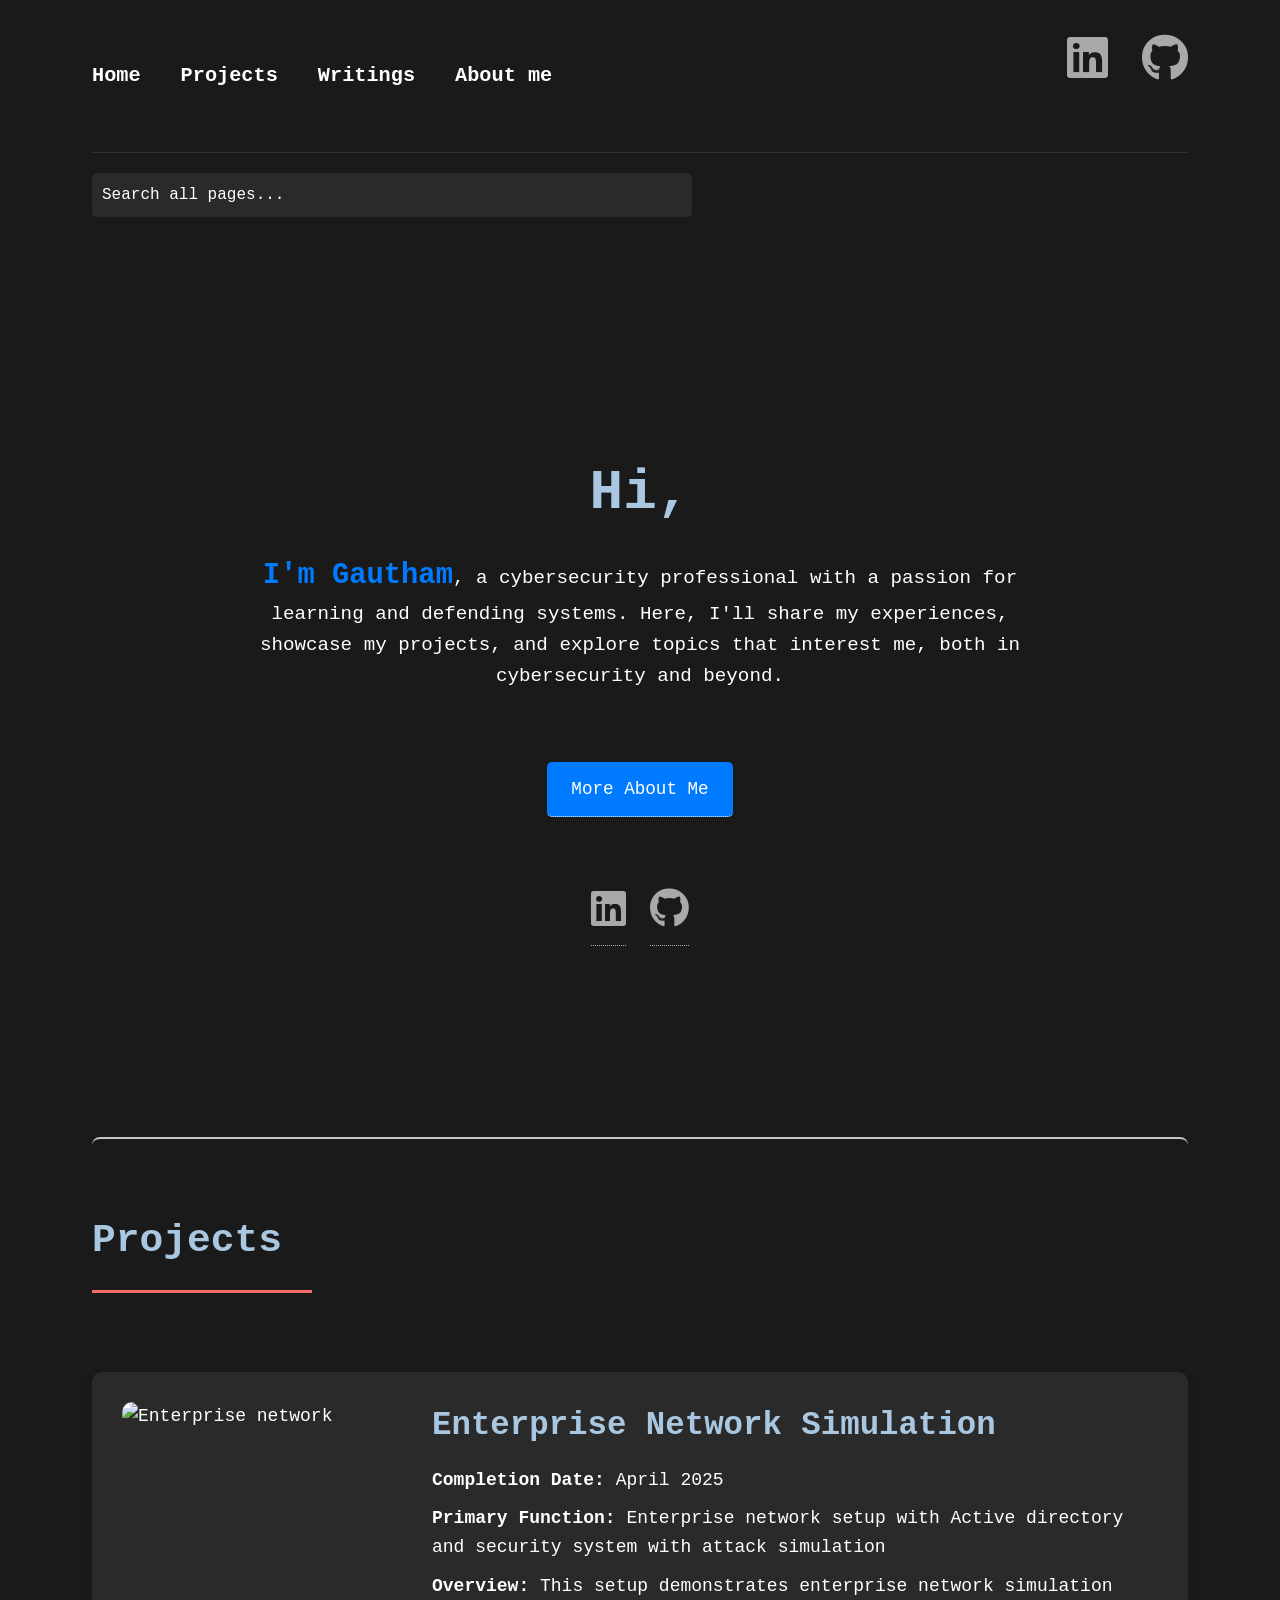
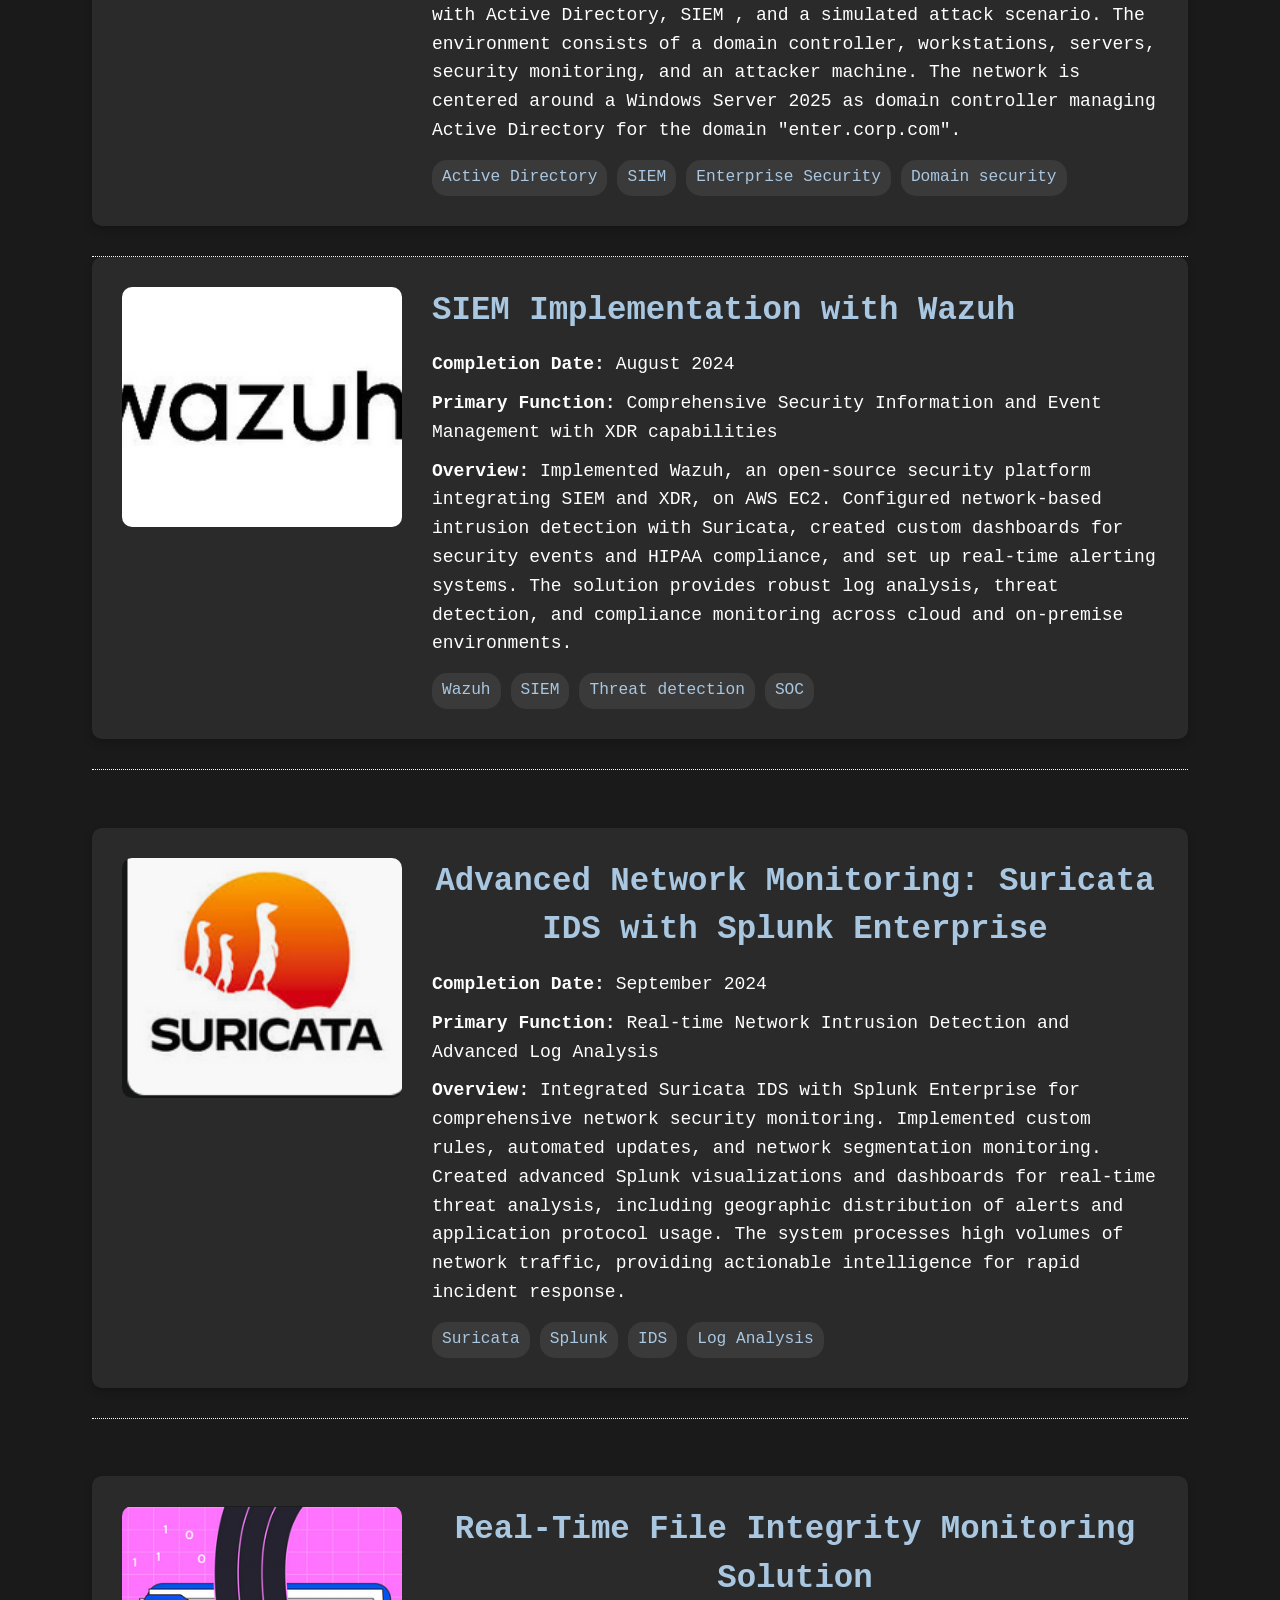
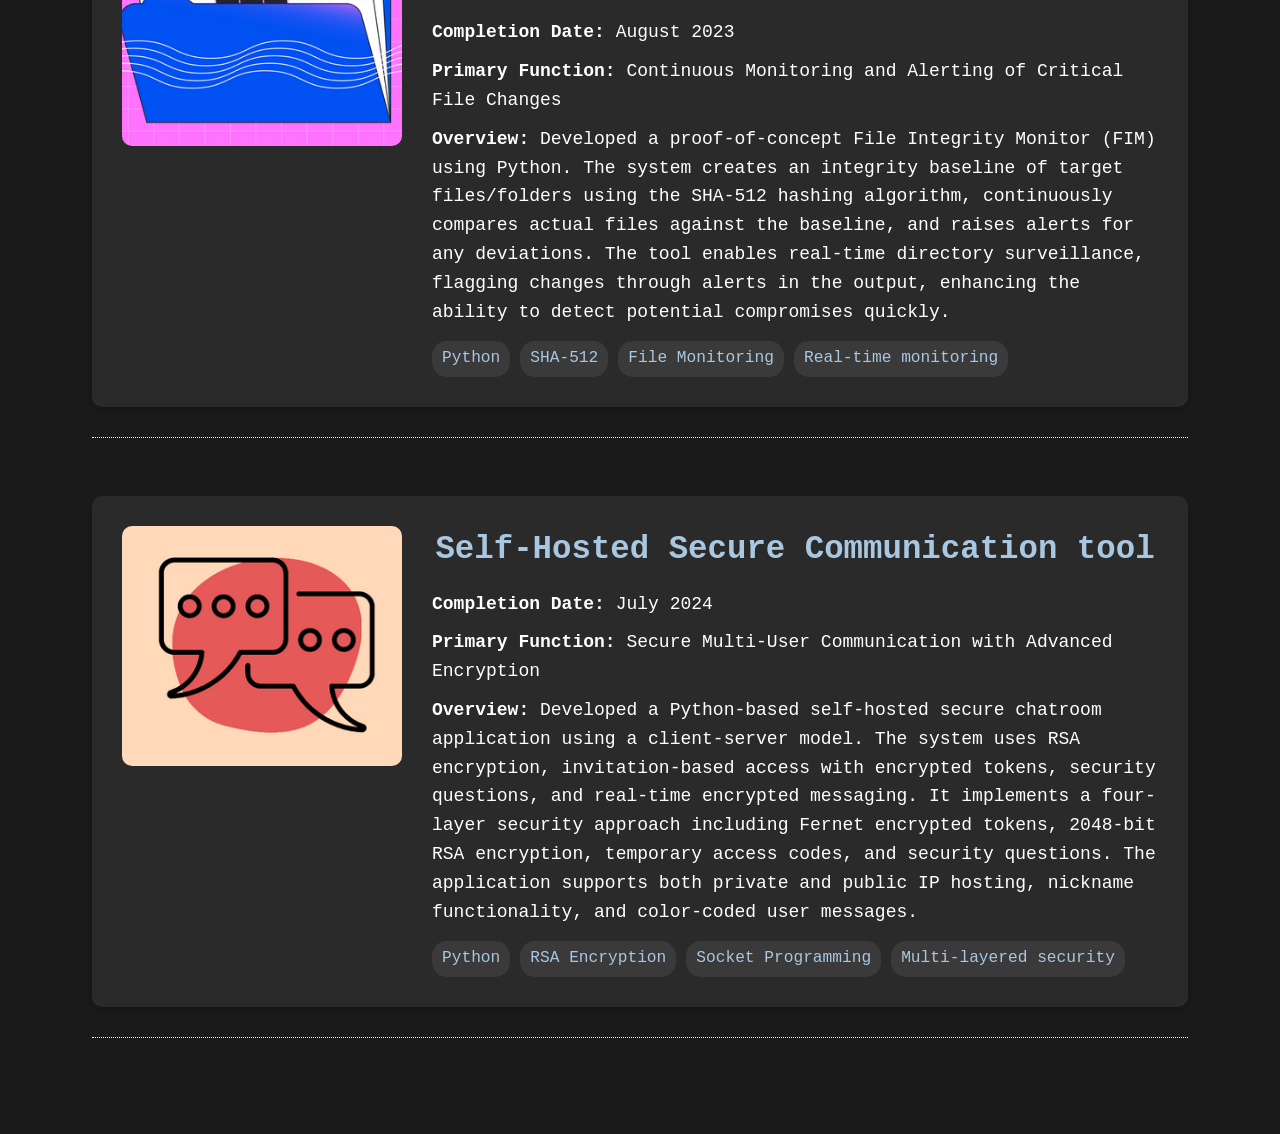
==== index.html @ 32847be4 "Update index.html" ====
<!DOCTYPE HTML>
<html lang="en">
<head>
<title>BeyondTheFirewall</title>
<meta charset="utf-8" />
<meta name="viewport" content="width=device-width, initial-scale=1, user-scalable=no" />
<link rel="stylesheet" href="assets/css/main.css" />
<link rel="stylesheet" href="https://cdnjs.cloudflare.com/ajax/libs/font-awesome/5.15.3/css/all.min.css">
<style>
body {
    font-size: 18px;
    line-height: 1.6;
    color: #a9a9a9;
    background-color: #1a1a1a;
    margin: 0;
    padding: 0;
}
#wrapper {
    max-width: 100%;
    margin: 0 auto;
    padding: 0 20px;
}
#main {
    width: 100%;
    max-width: 1800px;
    margin: 0 auto;
}
.inner {
    padding: 20px;
}
#header {
    display: flex;
    justify-content: space-between;
    align-items: center;
    padding: 20px 0;
    border-bottom: 1px solid #333;
}
.header-content {
    display: flex;
    justify-content: space-between;
    align-items: center;
    width: 100%;
}
.header-links {
    display: flex;
    gap: 2.5rem;
}
.header-links a {
    white-space: nowrap;
    font-size: 1.2em;
    color: #a9a9a9;
    text-decoration: none;
    transition: color 0.3s ease;
}
.header-links a:hover {
    color: #007bff;
}
h1 {
    margin: 0 0 1.5rem 0;
    font-size: 3.5rem;
    text-align: center;
    color: #a9c7e0;
}
h2 {
    margin: 40px 0;
    font-size: 2.2em;
    text-align: center;
    color: #a9c7e0;
}
.content {
    background-color: transparent;
    padding: 30px;
    border-radius: 8px;
    color: #ffffff;
}
.icons {
    list-style-type: none;
    padding: 0;
    display: flex;
    gap: 1rem;
}
.icons a {
    font-size: 2.1em;
    color: #a9a9a9;
    transition: color 0.3s ease;
}
.icons a:hover {
    color: #007bff;
}
#banner {
    text-align: center;
    display: flex;
    flex-direction: column;
    align-items: center;
    justify-content: center;
    min-height: 100vh;
    padding: 2rem;
}
.banner-content {
    display: flex;
    flex-direction: column;
    align-items: center;
    max-width: 800px;
    margin: 0 auto;
}
.highlight-name {
    color: #007bff;
    font-weight: bold;
    font-size: 1.5em;
}
.intro-text {
    font-size: 1.2rem;
    margin-bottom: 2rem;
}
.banner-cta {
    margin-bottom: 2rem;
}
.about-me-link {
    display: inline-block;
    padding: 0.8rem 1.5rem;
    background-color: #007bff;
    color: #fff;
    text-decoration: none;
    border-radius: 5px;
    font-size: 1.1rem;
    transition: background-color 0.3s ease;
}
.about-me-link:hover {
    background-color: #0056b3;
}
.social-links {
    display: flex;
    justify-content: center;
    gap: 1.5rem;
    margin-top: 2rem;
}
.icon-link {
    font-size: 2.5rem;
    color: #a9a9a9;
    transition: color 0.3s ease;
}
.icon-link:hover {
    color: #007bff;
}
.project-box {
    background-color: #2a2a2a;
    border-radius: 10px;
    box-shadow: 0 4px 8px rgba(0, 0, 0, 0.2);
    padding: 30px;
    display: flex;
    align-items: flex-start;
    transition: all 0.2s ease;
    position: relative;
    overflow: hidden;
    margin-bottom: 30px;
    text-decoration: none;
    color: inherit;
}
.project-box::before {
    content: '';
    position: absolute;
    top: -100%;
    left: 0;
    width: 100%;
    height: 100%;
    background: linear-gradient(to bottom, rgba(255,255,255,0.1), transparent);
    transition: top 0.3s ease;
}
.project-box:hover::before {
    top: 0;
}
.project-box:hover {
    transform: translateY(-5px);
    box-shadow: 0 6px 12px rgba(0, 0, 0, 0.3);
}
.project-box-link {
    text-decoration: none;
    color: inherit;
    display: block;
}
.project-box-link:hover {
    text-decoration: none;
    color: inherit;
}
.project-image {
    width: 280px;
    height: 240px;
    margin-right: 30px;
    object-fit: cover;
    border-radius: 10px;
}
.project-info {
    flex: 1;
}
.project-name {
    color: #a9c7e0;
    margin-top: 0;
    margin-bottom: 15px;
    font-size: 1.8em;
    font-weight: bold;
}
.project-info p {
    margin: 10px 0;
    font-size: 1em;
}
.tech-stack {
    display: flex;
    flex-wrap: wrap;
    gap: 10px;
    margin-top: 15px;
}
.tech-tag {
    background-color: #3a3a3a;
    color: #a9c7e0;
    padding: 5px 10px;
    border-radius: 15px;
    font-size: 0.9em;
}
#search-container {
    margin: 20px 0;
    text-align: center;
}
#search-input {
    width: 80%;
    max-width: 600px;
    padding: 10px;
    font-size: 16px;
    border: none;
    border-radius: 5px;
    background-color: #2a2a2a;
    color: #a9a9a9;
}
#search-results {
    margin-top: 20px;
    text-align: left;
    color: #a9a9a9;
}
.search-result-item {
    margin-bottom: 15px;
    padding: 10px;
    background-color: #2a2a2a;
    border-radius: 5px;
}
.search-result-item h3 {
    margin-top: 0;
    color: #a9c7e0;
}
.search-result-item p {
    margin-bottom: 5px;
}
.search-result-item a {
    color: #007bff;
    text-decoration: none;
}
/* Responsive adjustments */
@media screen and (max-width: 768px) {
    body {
        font-size: 16px;
    }
    #header {
        flex-direction: column;
        align-items: flex-start;
    }
    .header-content {
        flex-direction: column;
        align-items: flex-start;
    }
    .header-links {
        flex-direction: column;
        gap: 1rem;
        margin-bottom: 1rem;
    }
    h1 {
        font-size: 2.5em;
    }
    .project-box {
        flex-direction: column;
    }
    .project-image {
        width: 100%;
        margin-right: 0;
        margin-bottom: 20px;
    }
    .social-links {
        flex-wrap: wrap;
    }
}
</style>
</head>
<body class="is-preload">

    <!-- Wrapper -->
    <div id="wrapper">

        <!-- Main -->
        <div id="main">
            <div class="inner">

                <!-- Header -->
                <header id="header">
                    <div class="header-content">
                        <div class="header-links">
                            <a href="index.html" class="logo"><strong>Home</strong></a>
                            <a href="Projects.html" class="logo"><strong>Projects</strong></a>
                            <a href="Writings.html" class="logo"><strong>Writings</strong></a>
                            <a href="AboutMe.html" class="logo"><strong>About me</strong></a>
                            
                        </div>
                        <ul class="icons">
                            <li><a href="https://www.linkedin.com/in/gautham-shridhar-bhandari/" class="icon brands fa-linkedin"><span class="label">LinkedIn</span></a></li>
                            <li><a href="https://github.com/gauthamsb777/gauthamsb777" class="icon brands fa-github"><span class="label">Github</span></a></li>
                        </ul>
                    </div>
                </header>

                <!-- Search Bar -->
                <div id="search-container">
                    <input type="text" id="search-input" placeholder="Search all pages...">
                    <div id="search-results"></div>
                </div>

                <!-- Banner -->
                <section id="banner" class="content">
                    <div class="banner-content">
                        <h1>Hi,</h1>
                        <div class="intro-text">
                            <p><span class="highlight-name">I'm Gautham</span>, a cybersecurity professional with a passion for learning and defending systems. Here, I'll share my experiences, showcase my projects, and explore topics that interest me, both in cybersecurity and beyond.</p>
                        </div>
                        <div class="banner-cta">
                            <a href="AboutMe.html" class="about-me-link">More About Me</a>
                        </div>
                        <div class="social-links">
                            <a href="https://www.linkedin.com/in/gautham-shridhar-bhandari/" class="icon-link" target="_blank" rel="noopener noreferrer">
                                <i class="fab fa-linkedin"></i>
                            </a>
                            <a href="https://github.com/gauthamsb777/gauthamsb777" class="icon-link" target="_blank" rel="noopener noreferrer">
                                <i class="fab fa-github"></i>
                            </a>
                        </div>
                    </div>
                </section>

<!-- Projects Section -->
<!-- Projects Section -->
<section class="content">
    <header class="major">
        <h2>Projects</h2>
    </header>
    <div class="container">
        <a href="Wazuh.html" class="project-box-link">
            <div id="wazuh" class="project-box">
                <img src="/assets/images/enterprise network.png" alt="Enterprise network" class="project-image" />
                <div class="project-info">
                    <h3 class="project-name">Enterprise Network Simulation</h3>
                    <p><strong>Completion Date:</strong> April 2025</p>
                    <p><strong>Primary Function:</strong> Enterprise network setup with Active directory and security system with attack simulation</p>
                    <p><strong>Overview:</strong> This setup demonstrates enterprise network simulation with Active Directory, SIEM , and a simulated attack scenario. The environment consists of a domain controller, workstations, servers, security monitoring, and an attacker machine. The network is centered around a Windows Server 2025 as domain controller managing Active Directory for the domain "enter.corp.com".</p>
                    <div class="tech-stack">
                        <span class="tech-tag">Active Directory</span>
                        <span class="tech-tag">SIEM</span>
                        <span class="tech-tag">Enterprise Security</span>
                        <span class="tech-tag">Domain security</span>
                    </div>
                </div>
            </div>
        </a>
        <a href="Wazuh.html" class="project-box-link">
            <div id="wazuh" class="project-box">
                <img src="/assets/images/wazuh.png" alt="Wazuh SIEM Implementation" class="project-image" />
                <div class="project-info">
                    <h3 class="project-name">SIEM Implementation with Wazuh</h3>
                    <p><strong>Completion Date:</strong> August 2024</p>
                    <p><strong>Primary Function:</strong> Comprehensive Security Information and Event Management with XDR capabilities</p>
                    <p><strong>Overview:</strong> Implemented Wazuh, an open-source security platform integrating SIEM and XDR, on AWS EC2. Configured network-based intrusion detection with Suricata, created custom dashboards for security events and HIPAA compliance, and set up real-time alerting systems. The solution provides robust log analysis, threat detection, and compliance monitoring across cloud and on-premise environments.</p>
                    <div class="tech-stack">
                        <span class="tech-tag">Wazuh</span>
                        <span class="tech-tag">SIEM</span>
                        <span class="tech-tag">Threat detection</span>
                        <span class="tech-tag">SOC</span>
                    </div>
                </div>
            </div>
        </a>
        <br><br>
        <a href="SuricataSplunk.html" class="project-box-link">
            <div id="suricata" class="project-box">
                <img src="/assets/images/suricata.png" alt="Suricata IDS with Splunk Enterprise" class="project-image" />
                <div class="project-info">
                    <h2 class="project-name">Advanced Network Monitoring: Suricata IDS with Splunk Enterprise</h2>
                    <p><strong>Completion Date:</strong> September 2024</p>
                    <p><strong>Primary Function:</strong> Real-time Network Intrusion Detection and Advanced Log Analysis</p>
                    <p><strong>Overview:</strong> Integrated Suricata IDS with Splunk Enterprise for comprehensive network security monitoring. Implemented custom rules, automated updates, and network segmentation monitoring. Created advanced Splunk visualizations and dashboards for real-time threat analysis, including geographic distribution of alerts and application protocol usage. The system processes high volumes of network traffic, providing actionable intelligence for rapid incident response.</p>
                    <div class="tech-stack">
                        <span class="tech-tag">Suricata</span>
                        <span class="tech-tag">Splunk</span>
                        <span class="tech-tag">IDS</span>
                        <span class="tech-tag">Log Analysis</span>
                    </div>
                </div>
            </div>
        </a>
        <br><br>
        <a href="https://github.com/gauthamsb777/gauthamsb777/tree/main/File_Integrity_Monitoring" class="project-box-link">
            <div id="file-integrity" class="project-box">
                <img src="/assets/images/file_integrity.png" alt="File Integrity Monitoring System" class="project-image" />
                <div class="project-info">
                    <h2 class="project-name">Real-Time File Integrity Monitoring Solution</h2>
                    <p><strong>Completion Date:</strong> August 2023</p>
                    <p><strong>Primary Function:</strong> Continuous Monitoring and Alerting of Critical File Changes</p>
                    <p><strong>Overview:</strong> Developed a proof-of-concept File Integrity Monitor (FIM) using Python. The system creates an integrity baseline of target files/folders using the SHA-512 hashing algorithm, continuously compares actual files against the baseline, and raises alerts for any deviations. The tool enables real-time directory surveillance, flagging changes through alerts in the output, enhancing the ability to detect potential compromises quickly.</p>
                    <div class="tech-stack">
                        <span class="tech-tag">Python</span>
                        <span class="tech-tag">SHA-512</span>
                        <span class="tech-tag">File Monitoring</span>
                        <span class="tech-tag">Real-time monitoring</span>
                    </div>
                </div>
            </div>
        </a>
        <br><br>
        <a href="https://github.com/gauthamsb777/gauthamsb777/tree/main/Secure_chat_room" class="project-box-link">
            <div id="secure-chatroom" class="project-box">
                <img src="/assets/images/secure_chat_rooms.png" alt="Self-Hosted Secure Chatroom" class="project-image" />
                <div class="project-info">
                    <h2 class="project-name">Self-Hosted Secure Communication tool</h2>
                    <p><strong>Completion Date:</strong> July 2024</p>
                    <p><strong>Primary Function:</strong> Secure Multi-User Communication with Advanced Encryption</p>
                    <p><strong>Overview:</strong> Developed a Python-based self-hosted secure chatroom application using a client-server model. The system uses RSA encryption, invitation-based access with encrypted tokens, security questions, and real-time encrypted messaging. It implements a four-layer security approach including Fernet encrypted tokens, 2048-bit RSA encryption, temporary access codes, and security questions. The application supports both private and public IP hosting, nickname functionality, and color-coded user messages.</p>
                    <div class="tech-stack">
                        <span class="tech-tag">Python</span>
                        <span class="tech-tag">RSA Encryption</span>
                        <span class="tech-tag">Socket Programming</span>
                        <span class="tech-tag">Multi-layered security</span>
                    </div>
                </div>
            </div>
        </a>
    </div>
</section>
</div>
</div>

</div>

<!-- Scripts -->
<script src="assets/js/jquery.min.js"></script>
<script src="assets/js/browser.min.js"></script>
<script src="assets/js/breakpoints.min.js"></script>
<script src="assets/js/util.js"></script>
<script src="assets/js/main.js"></script>
<script>
// List of all HTML files to search
const pagesToSearch = [
'index.html',
'wazuh.html',
'suricata-splunk-integration.html',
'file-integrity-monitoring.html',
'secure-chatroom.html'
// Add all your HTML files here
];

let pageContents = {};

// Function to fetch and store the content of all pages
async function fetchAllPages() {
for (const page of pagesToSearch) {
    try {
        const response = await fetch(page);
        const text = await response.text();
        const parser = new DOMParser();
        const doc = parser.parseFromString(text, 'text/html');
        pageContents[page] = {
            title: doc.title,
            content: doc.body.innerText
        };
    } catch (error) {
        console.error(`Error fetching ${page}:`, error);
    }
}
}

// Call this function when the page loads
fetchAllPages();

document.getElementById('search-input').addEventListener('input', function(e) {
const searchTerm = e.target.value.toLowerCase();
const resultsDiv = document.getElementById('search-results');

if (searchTerm.length > 2) {
    const results = searchAllPages(searchTerm);
    displaySearchResults(results, resultsDiv);
} else {
    resultsDiv.innerHTML = '';
}
});

function searchAllPages(term) {
const results = [];
for (const [page, content] of Object.entries(pageContents)) {
    if (content.title.toLowerCase().includes(term) || content.content.toLowerCase().includes(term)) {
        const snippet = getSnippet(content.content, term);
        results.push({
            title: content.title,
            url: page,
            snippet: snippet
        });
    }
}
return results;
}

function getSnippet(content, term) {
const index = content.toLowerCase().indexOf(term);
const start = Math.max(0, index - 30);
const end = Math.min(content.length, index + 30);
return '...' + content.slice(start, end) + '...';
}

function displaySearchResults(results, container) {
if (results.length === 0) {
    container.innerHTML = '<p>No results found.</p>';
    return;
}

let html = '';
results.forEach(result => {
    html += `
        <div class="search-result-item">
            <h3><a href="${result.url}">${result.title}</a></h3>
            <p>${result.snippet}</p>
        </div>
    `;
});
container.innerHTML = html;
}
</script>
<script>
    document.addEventListener('DOMContentLoaded', (event) => {
        document.querySelectorAll('a[href^="#"]').forEach(anchor => {
            anchor.addEventListener('click', function (e) {
                e.preventDefault();

                document.querySelector(this.getAttribute('href')).scrollIntoView({
                    behavior: 'smooth'
                });
            });
        });
    });
    </script>
</body>
</html>
</script>
</body>
</html>
---- assets/css/main.css ----
@import url(fontawesome-all.min.css);
/* No need to import Segoe UI as it's a system font */
/*
	Editorial by HTML5 UP
	html5up.net | @ajlkn
	Free for personal and commercial use under the CCA 3.0 license (html5up.net/license)
*/
html, body, div, span, applet, object,
iframe, h1, h2, h3, h4, h5, h6, p, blockquote,
pre, a, abbr, acronym, address, big, cite,
code, del, dfn, em, img, ins, kbd, q, s, samp,
small, strike, strong, sub, sup, tt, var, b,
u, i, center, dl, dt, dd, ol, ul, li, fieldset,
form, label, legend, table, caption, tbody,
tfoot, thead, tr, th, td, article, aside,
canvas, details, embed, figure, figcaption,
footer, header, hgroup, menu, nav, output, ruby,
section, summary, time, mark, audio, video {
  margin: 0;
  padding: 0;
  border: 0;
  font-size: 100%;
  font: inherit;
  vertical-align: baseline; }

article, aside, details, figcaption, figure,
footer, header, hgroup, menu, nav, section {
  display: block; }

body {
  line-height: 1; }

ol, ul {
  list-style: none; }

blockquote, q {
  quotes: none; }
  blockquote:before, blockquote:after, q:before, q:after {
    content: '';
    content: none; }

table {
  border-collapse: collapse;
  border-spacing: 0; }

body {
  -webkit-text-size-adjust: none; }

mark {
  background-color: transparent;
  color: inherit; }

input::-moz-focus-inner {
  border: 0;
  padding: 0; }

input, select, textarea {
  -moz-appearance: none;
  -webkit-appearance: none;
  -ms-appearance: none;
  appearance: none; }

/* Basic */
@-ms-viewport {
  width: device-width; }

body {
  -ms-overflow-style: scrollbar; }

body {
    font-family: 'Segoe UI', monospace;
}

@media screen and (max-width: 480px) {
  html, body {
    min-width: 320px; } }

html {
  box-sizing: border-box; }

*, *:before, *:after {
  box-sizing: inherit; }

body {
  background: #000000; }
  body.is-preload *, body.is-preload *:before, body.is-preload *:after, body.is-resizing *, body.is-resizing *:before, body.is-resizing *:after {
    -moz-animation: none !important;
    -webkit-animation: none !important;
    -ms-animation: none !important;
    animation: none !important;
    -moz-transition: none !important;
    -webkit-transition: none !important;
    -ms-transition: none !important;
    transition: none !important; }

    
  body, input, select, textarea {
  color: #ffffff;
  font-family: 'Segoe UI', monospace;
  font-size: 13pt;
  font-weight: 400;
  line-height: 1.65; }
  @media screen and (max-width: 1680px) {
    body, input, select, textarea {
      font-size: 11pt; } }
  @media screen and (max-width: 1280px) {
    body, input, select, textarea {
      font-size: 10pt; } }
  @media screen and (max-width: 360px) {
    body, input, select, textarea {
      font-size: 9pt; } }

a {
  -moz-transition: color 0.2s ease-in-out, border-bottom-color 0.2s ease-in-out;
  -webkit-transition: color 0.2s ease-in-out, border-bottom-color 0.2s ease-in-out;
  -ms-transition: color 0.2s ease-in-out, border-bottom-color 0.2s ease-in-out;
  transition: color 0.2s ease-in-out, border-bottom-color 0.2s ease-in-out;
  border-bottom: dotted 1px;
  color: #f56a6a;
  text-decoration: none; }
  a:hover {
    border-bottom-color: #f56a6a;
    color: #f56a6a !important; }
    a:hover strong {
      color: inherit; }

strong, b {
  color: #ffffff;
  font-weight: 600; }

em, i {
  font-style: italic; }

p {
  margin: 0 0 2em 0; }

h1, h2, h3, h4, h5, h6 {
  color: #ffffff;
  font-family: "segoe UI", monospace;
  font-weight: 700;
  line-height: 1.5;
  margin: 0 0 1em 0; }
  h1 a, h2 a, h3 a, h4 a, h5 a, h6 a {
    color: inherit;
    text-decoration: none;
    border-bottom: 0; }

h1 {
  font-size: 4em;
  margin: 0 0 0.5em 0;
  line-height: 1.3; }

h2 {
  font-size: 1.75em; }

h3 {
  font-size: 1.25em; }

h4 {
  font-size: 1.1em; }

h5 {
  font-size: 0.9em; }

h6 {
  font-size: 0.7em; }

@media screen and (max-width: 1680px) {
  h1 {
    font-size: 3.5em; } }

@media screen and (max-width: 980px) {
  h1 {
    font-size: 3.25em; } }

@media screen and (max-width: 736px) {
  h1 {
    font-size: 2em;
    line-height: 1.4; }
  h2 {
    font-size: 1.5em; } }
@media only screen and (max-width: 650px) {
img {
width: 100%;
}
}
sub {
  font-size: 0.8em;
  position: relative;
  top: 0.5em; }

sup {
  font-size: 0.8em;
  position: relative;
  top: -0.5em; }

blockquote {
  border-left: solid 3px rgba(255, 255, 255, 0.75);
  font-style: italic;
  margin: 0 0 2em 0;
  padding: 0.5em 0 0.5em 2em; }

code {
    background: rgba(0, 0, 0, 0.25);
    border-radius: 0.375em;
    border: solid 1px rgba(255, 255, 255, 0.75);
    font-family: "segoe UI", monospace;
    font-size: 0.9em;
    margin: 0 0.25em;
    padding: 0.25em 0.65em; }
  
pre {
    -webkit-overflow-scrolling: touch;
    font-family: "Segoe UI", monospace;
    font-size: 0.9em;
    margin: 0; /* Removed bottom margin */
    padding: 0; /* Added to remove any padding */
    width: fit-content; /* Make pre only as wide as its content */ 
    max-width: 100%; /* Ensure it doesn't overflow */ }
    
pre code {
     /* Changed from block to inline-block */
    line-height: 1.5; /* Slightly reduced */
    padding: 0.2em 0.4em; /* Minimal padding */
    margin: 0; /* No margin */
    overflow-x: auto; 
    width: auto; /* Auto width */
    border-radius: 0.375em; }

hr {
  border: 0;
  border-bottom: solid 1px rgba(249, 249, 249, 0.75);
  margin: 2em 0; }
  hr.major {
    margin: 3em 0; }

.align-left {
  text-align: left; }

.align-center {
  text-align: center; }

.align-right {
  text-align: right; }

/* Row */
.row {
  display: flex;
  flex-wrap: wrap;
  box-sizing: border-box;
  align-items: stretch; }
  .row > * {
    box-sizing: border-box; }
  .row.gtr-uniform > * > :last-child {
    margin-bottom: 0; }
  .row.aln-left {
    justify-content: flex-start; }
  .row.aln-center {
    justify-content: center; }
  .row.aln-right {
    justify-content: flex-end; }
  .row.aln-top {
    align-items: flex-start; }
  .row.aln-middle {
    align-items: center; }
  .row.aln-bottom {
    align-items: flex-end; }
  .row > .imp {
    order: -1; }
  .row > .col-1 {
    width: 8.33333%; }
  .row > .off-1 {
    margin-left: 8.33333%; }
  .row > .col-2 {
    width: 16.66667%; }
  .row > .off-2 {
    margin-left: 16.66667%; }
  .row > .col-3 {
    width: 25%; }
  .row > .off-3 {
    margin-left: 25%; }
  .row > .col-4 {
    width: 33.33333%; }
  .row > .off-4 {
    margin-left: 33.33333%; }
  .row > .col-5 {
    width: 41.66667%; }
  .row > .off-5 {
    margin-left: 41.66667%; }
  .row > .col-6 {
    width: 50%; }
  .row > .off-6 {
    margin-left: 50%; }
  .row > .col-7 {
    width: 58.33333%; }
  .row > .off-7 {
    margin-left: 58.33333%; }
  .row > .col-8 {
    width: 66.66667%; }
  .row > .off-8 {
    margin-left: 66.66667%; }
  .row > .col-9 {
    width: 75%; }
  .row > .off-9 {
    margin-left: 75%; }
  .row > .col-10 {
    width: 83.33333%; }
  .row > .off-10 {
    margin-left: 83.33333%; }
  .row > .col-11 {
    width: 91.66667%; }
  .row > .off-11 {
    margin-left: 91.66667%; }
  .row > .col-12 {
    width: 100%; }
  .row > .off-12 {
    margin-left: 100%; }
  .row.gtr-0 {
    margin-top: 0;
    margin-left: 0em; }
    .row.gtr-0 > * {
      padding: 0 0 0 0em; }
    .row.gtr-0.gtr-uniform {
      margin-top: 0em; }
      .row.gtr-0.gtr-uniform > * {
        padding-top: 0em; }
  .row.gtr-25 {
    margin-top: 0;
    margin-left: -0.375em; }
    .row.gtr-25 > * {
      padding: 0 0 0 0.375em; }
    .row.gtr-25.gtr-uniform {
      margin-top: -0.375em; }
      .row.gtr-25.gtr-uniform > * {
        padding-top: 0.375em; }
  .row.gtr-50 {
    margin-top: 0;
    margin-left: -0.75em; }
    .row.gtr-50 > * {
      padding: 0 0 0 0.75em; }
    .row.gtr-50.gtr-uniform {
      margin-top: -0.75em; }
      .row.gtr-50.gtr-uniform > * {
        padding-top: 0.75em; }
  .row {
    margin-top: 0;
    margin-left: -1.5em; }
    .row > * {
      padding: 0 0 0 1.5em; }
    .row.gtr-uniform {
      margin-top: -1.5em; }
      .row.gtr-uniform > * {
        padding-top: 1.5em; }
  .row.gtr-150 {
    margin-top: 0;
    margin-left: -2.25em; }
    .row.gtr-150 > * {
      padding: 0 0 0 2.25em; }
    .row.gtr-150.gtr-uniform {
      margin-top: -2.25em; }
      .row.gtr-150.gtr-uniform > * {
        padding-top: 2.25em; }
  .row.gtr-200 {
    margin-top: 0;
    margin-left: -3em; }
    .row.gtr-200 > * {
      padding: 0 0 0 3em; }
    .row.gtr-200.gtr-uniform {
      margin-top: -3em; }
      .row.gtr-200.gtr-uniform > * {
        padding-top: 3em; }
  @media screen and (max-width: 1680px) {
    .row {
      display: flex;
      flex-wrap: wrap;
      box-sizing: border-box;
      align-items: stretch; }
      .row > * {
        box-sizing: border-box; }
      .row.gtr-uniform > * > :last-child {
        margin-bottom: 0; }
      .row.aln-left {
        justify-content: flex-start; }
      .row.aln-center {
        justify-content: center; }
      .row.aln-right {
        justify-content: flex-end; }
      .row.aln-top {
        align-items: flex-start; }
      .row.aln-middle {
        align-items: center; }
      .row.aln-bottom {
        align-items: flex-end; }
      .row > .imp-xlarge {
        order: -1; }
      .row > .col-1-xlarge {
        width: 8.33333%; }
      .row > .off-1-xlarge {
        margin-left: 8.33333%; }
      .row > .col-2-xlarge {
        width: 16.66667%; }
      .row > .off-2-xlarge {
        margin-left: 16.66667%; }
      .row > .col-3-xlarge {
        width: 25%; }
      .row > .off-3-xlarge {
        margin-left: 25%; }
      .row > .col-4-xlarge {
        width: 33.33333%; }
      .row > .off-4-xlarge {
        margin-left: 33.33333%; }
      .row > .col-5-xlarge {
        width: 41.66667%; }
      .row > .off-5-xlarge {
        margin-left: 41.66667%; }
      .row > .col-6-xlarge {
        width: 50%; }
      .row > .off-6-xlarge {
        margin-left: 50%; }
      .row > .col-7-xlarge {
        width: 58.33333%; }
      .row > .off-7-xlarge {
        margin-left: 58.33333%; }
      .row > .col-8-xlarge {
        width: 66.66667%; }
      .row > .off-8-xlarge {
        margin-left: 66.66667%; }
      .row > .col-9-xlarge {
        width: 75%; }
      .row > .off-9-xlarge {
        margin-left: 75%; }
      .row > .col-10-xlarge {
        width: 83.33333%; }
      .row > .off-10-xlarge {
        margin-left: 83.33333%; }
      .row > .col-11-xlarge {
        width: 91.66667%; }
      .row > .off-11-xlarge {
        margin-left: 91.66667%; }
      .row > .col-12-xlarge {
        width: 100%; }
      .row > .off-12-xlarge {
        margin-left: 100%; }
      .row.gtr-0 {
        margin-top: 0;
        margin-left: 0em; }
        .row.gtr-0 > * {
          padding: 0 0 0 0em; }
        .row.gtr-0.gtr-uniform {
          margin-top: 0em; }
          .row.gtr-0.gtr-uniform > * {
            padding-top: 0em; }
      .row.gtr-25 {
        margin-top: 0;
        margin-left: -0.375em; }
        .row.gtr-25 > * {
          padding: 0 0 0 0.375em; }
        .row.gtr-25.gtr-uniform {
          margin-top: -0.375em; }
          .row.gtr-25.gtr-uniform > * {
            padding-top: 0.375em; }
      .row.gtr-50 {
        margin-top: 0;
        margin-left: -0.75em; }
        .row.gtr-50 > * {
          padding: 0 0 0 0.75em; }
        .row.gtr-50.gtr-uniform {
          margin-top: -0.75em; }
          .row.gtr-50.gtr-uniform > * {
            padding-top: 0.75em; }
      .row {
        margin-top: 0;
        margin-left: -1.5em; }
        .row > * {
          padding: 0 0 0 1.5em; }
        .row.gtr-uniform {
          margin-top: -1.5em; }
          .row.gtr-uniform > * {
            padding-top: 1.5em; }
      .row.gtr-150 {
        margin-top: 0;
        margin-left: -2.25em; }
        .row.gtr-150 > * {
          padding: 0 0 0 2.25em; }
        .row.gtr-150.gtr-uniform {
          margin-top: -2.25em; }
          .row.gtr-150.gtr-uniform > * {
            padding-top: 2.25em; }
      .row.gtr-200 {
        margin-top: 0;
        margin-left: -3em; }
        .row.gtr-200 > * {
          padding: 0 0 0 3em; }
        .row.gtr-200.gtr-uniform {
          margin-top: -3em; }
          .row.gtr-200.gtr-uniform > * {
            padding-top: 3em; } }
  @media screen and (max-width: 1280px) {
    .row {
      display: flex;
      flex-wrap: wrap;
      box-sizing: border-box;
      align-items: stretch; }
      .row > * {
        box-sizing: border-box; }
      .row.gtr-uniform > * > :last-child {
        margin-bottom: 0; }
      .row.aln-left {
        justify-content: flex-start; }
      .row.aln-center {
        justify-content: center; }
      .row.aln-right {
        justify-content: flex-end; }
      .row.aln-top {
        align-items: flex-start; }
      .row.aln-middle {
        align-items: center; }
      .row.aln-bottom {
        align-items: flex-end; }
      .row > .imp-large {
        order: -1; }
      .row > .col-1-large {
        width: 8.33333%; }
      .row > .off-1-large {
        margin-left: 8.33333%; }
      .row > .col-2-large {
        width: 16.66667%; }
      .row > .off-2-large {
        margin-left: 16.66667%; }
      .row > .col-3-large {
        width: 25%; }
      .row > .off-3-large {
        margin-left: 25%; }
      .row > .col-4-large {
        width: 33.33333%; }
      .row > .off-4-large {
        margin-left: 33.33333%; }
      .row > .col-5-large {
        width: 41.66667%; }
      .row > .off-5-large {
        margin-left: 41.66667%; }
      .row > .col-6-large {
        width: 50%; }
      .row > .off-6-large {
        margin-left: 50%; }
      .row > .col-7-large {
        width: 58.33333%; }
      .row > .off-7-large {
        margin-left: 58.33333%; }
      .row > .col-8-large {
        width: 66.66667%; }
      .row > .off-8-large {
        margin-left: 66.66667%; }
      .row > .col-9-large {
        width: 75%; }
      .row > .off-9-large {
        margin-left: 75%; }
      .row > .col-10-large {
        width: 83.33333%; }
      .row > .off-10-large {
        margin-left: 83.33333%; }
      .row > .col-11-large {
        width: 91.66667%; }
      .row > .off-11-large {
        margin-left: 91.66667%; }
      .row > .col-12-large {
        width: 100%; }
      .row > .off-12-large {
        margin-left: 100%; }
      .row.gtr-0 {
        margin-top: 0;
        margin-left: 0em; }
        .row.gtr-0 > * {
          padding: 0 0 0 0em; }
        .row.gtr-0.gtr-uniform {
          margin-top: 0em; }
          .row.gtr-0.gtr-uniform > * {
            padding-top: 0em; }
      .row.gtr-25 {
        margin-top: 0;
        margin-left: -0.375em; }
        .row.gtr-25 > * {
          padding: 0 0 0 0.375em; }
        .row.gtr-25.gtr-uniform {
          margin-top: -0.375em; }
          .row.gtr-25.gtr-uniform > * {
            padding-top: 0.375em; }
      .row.gtr-50 {
        margin-top: 0;
        margin-left: -0.75em; }
        .row.gtr-50 > * {
          padding: 0 0 0 0.75em; }
        .row.gtr-50.gtr-uniform {
          margin-top: -0.75em; }
          .row.gtr-50.gtr-uniform > * {
            padding-top: 0.75em; }
      .row {
        margin-top: 0;
        margin-left: -1.5em; }
        .row > * {
          padding: 0 0 0 1.5em; }
        .row.gtr-uniform {
          margin-top: -1.5em; }
          .row.gtr-uniform > * {
            padding-top: 1.5em; }
      .row.gtr-150 {
        margin-top: 0;
        margin-left: -2.25em; }
        .row.gtr-150 > * {
          padding: 0 0 0 2.25em; }
        .row.gtr-150.gtr-uniform {
          margin-top: -2.25em; }
          .row.gtr-150.gtr-uniform > * {
            padding-top: 2.25em; }
      .row.gtr-200 {
        margin-top: 0;
        margin-left: -3em; }
        .row.gtr-200 > * {
          padding: 0 0 0 3em; }
        .row.gtr-200.gtr-uniform {
          margin-top: -3em; }
          .row.gtr-200.gtr-uniform > * {
            padding-top: 3em; } }
  @media screen and (max-width: 980px) {
    .row {
      display: flex;
      flex-wrap: wrap;
      box-sizing: border-box;
      align-items: stretch; }
      .row > * {
        box-sizing: border-box; }
      .row.gtr-uniform > * > :last-child {
        margin-bottom: 0; }
      .row.aln-left {
        justify-content: flex-start; }
      .row.aln-center {
        justify-content: center; }
      .row.aln-right {
        justify-content: flex-end; }
      .row.aln-top {
        align-items: flex-start; }
      .row.aln-middle {
        align-items: center; }
      .row.aln-bottom {
        align-items: flex-end; }
      .row > .imp-medium {
        order: -1; }
      .row > .col-1-medium {
        width: 8.33333%; }
      .row > .off-1-medium {
        margin-left: 8.33333%; }
      .row > .col-2-medium {
        width: 16.66667%; }
      .row > .off-2-medium {
        margin-left: 16.66667%; }
      .row > .col-3-medium {
        width: 25%; }
      .row > .off-3-medium {
        margin-left: 25%; }
      .row > .col-4-medium {
        width: 33.33333%; }
      .row > .off-4-medium {
        margin-left: 33.33333%; }
      .row > .col-5-medium {
        width: 41.66667%; }
      .row > .off-5-medium {
        margin-left: 41.66667%; }
      .row > .col-6-medium {
        width: 50%; }
      .row > .off-6-medium {
        margin-left: 50%; }
      .row > .col-7-medium {
        width: 58.33333%; }
      .row > .off-7-medium {
        margin-left: 58.33333%; }
      .row > .col-8-medium {
        width: 66.66667%; }
      .row > .off-8-medium {
        margin-left: 66.66667%; }
      .row > .col-9-medium {
        width: 75%; }
      .row > .off-9-medium {
        margin-left: 75%; }
      .row > .col-10-medium {
        width: 83.33333%; }
      .row > .off-10-medium {
        margin-left: 83.33333%; }
      .row > .col-11-medium {
        width: 91.66667%; }
      .row > .off-11-medium {
        margin-left: 91.66667%; }
      .row > .col-12-medium {
        width: 100%; }
      .row > .off-12-medium {
        margin-left: 100%; }
      .row.gtr-0 {
        margin-top: 0;
        margin-left: 0em; }
        .row.gtr-0 > * {
          padding: 0 0 0 0em; }
        .row.gtr-0.gtr-uniform {
          margin-top: 0em; }
          .row.gtr-0.gtr-uniform > * {
            padding-top: 0em; }
      .row.gtr-25 {
        margin-top: 0;
        margin-left: -0.375em; }
        .row.gtr-25 > * {
          padding: 0 0 0 0.375em; }
        .row.gtr-25.gtr-uniform {
          margin-top: -0.375em; }
          .row.gtr-25.gtr-uniform > * {
            padding-top: 0.375em; }
      .row.gtr-50 {
        margin-top: 0;
        margin-left: -0.75em; }
        .row.gtr-50 > * {
          padding: 0 0 0 0.75em; }
        .row.gtr-50.gtr-uniform {
          margin-top: -0.75em; }
          .row.gtr-50.gtr-uniform > * {
            padding-top: 0.75em; }
      .row {
        margin-top: 0;
        margin-left: -1.5em; }
        .row > * {
          padding: 0 0 0 1.5em; }
        .row.gtr-uniform {
          margin-top: -1.5em; }
          .row.gtr-uniform > * {
            padding-top: 1.5em; }
      .row.gtr-150 {
        margin-top: 0;
        margin-left: -2.25em; }
        .row.gtr-150 > * {
          padding: 0 0 0 2.25em; }
        .row.gtr-150.gtr-uniform {
          margin-top: -2.25em; }
          .row.gtr-150.gtr-uniform > * {
            padding-top: 2.25em; }
      .row.gtr-200 {
        margin-top: 0;
        margin-left: -3em; }
        .row.gtr-200 > * {
          padding: 0 0 0 3em; }
        .row.gtr-200.gtr-uniform {
          margin-top: -3em; }
          .row.gtr-200.gtr-uniform > * {
            padding-top: 3em; } }
  @media screen and (max-width: 736px) {
    .row {
      display: flex;
      flex-wrap: wrap;
      box-sizing: border-box;
      align-items: stretch; }
      .row > * {
        box-sizing: border-box; }
      .row.gtr-uniform > * > :last-child {
        margin-bottom: 0; }
      .row.aln-left {
        justify-content: flex-start; }
      .row.aln-center {
        justify-content: center; }
      .row.aln-right {
        justify-content: flex-end; }
      .row.aln-top {
        align-items: flex-start; }
      .row.aln-middle {
        align-items: center; }
      .row.aln-bottom {
        align-items: flex-end; }
      .row > .imp-small {
        order: -1; }
      .row > .col-1-small {
        width: 8.33333%; }
      .row > .off-1-small {
        margin-left: 8.33333%; }
      .row > .col-2-small {
        width: 16.66667%; }
      .row > .off-2-small {
        margin-left: 16.66667%; }
      .row > .col-3-small {
        width: 25%; }
      .row > .off-3-small {
        margin-left: 25%; }
      .row > .col-4-small {
        width: 33.33333%; }
      .row > .off-4-small {
        margin-left: 33.33333%; }
      .row > .col-5-small {
        width: 41.66667%; }
      .row > .off-5-small {
        margin-left: 41.66667%; }
      .row > .col-6-small {
        width: 50%; }
      .row > .off-6-small {
        margin-left: 50%; }
      .row > .col-7-small {
        width: 58.33333%; }
      .row > .off-7-small {
        margin-left: 58.33333%; }
      .row > .col-8-small {
        width: 66.66667%; }
      .row > .off-8-small {
        margin-left: 66.66667%; }
      .row > .col-9-small {
        width: 75%; }
      .row > .off-9-small {
        margin-left: 75%; }
      .row > .col-10-small {
        width: 83.33333%; }
      .row > .off-10-small {
        margin-left: 83.33333%; }
      .row > .col-11-small {
        width: 91.66667%; }
      .row > .off-11-small {
        margin-left: 91.66667%; }
      .row > .col-12-small {
        width: 100%; }
      .row > .off-12-small {
        margin-left: 100%; }
      .row.gtr-0 {
        margin-top: 0;
        margin-left: 0em; }
        .row.gtr-0 > * {
          padding: 0 0 0 0em; }
        .row.gtr-0.gtr-uniform {
          margin-top: 0em; }
          .row.gtr-0.gtr-uniform > * {
            padding-top: 0em; }
      .row.gtr-25 {
        margin-top: 0;
        margin-left: -0.375em; }
        .row.gtr-25 > * {
          padding: 0 0 0 0.375em; }
        .row.gtr-25.gtr-uniform {
          margin-top: -0.375em; }
          .row.gtr-25.gtr-uniform > * {
            padding-top: 0.375em; }
      .row.gtr-50 {
        margin-top: 0;
        margin-left: -0.75em; }
        .row.gtr-50 > * {
          padding: 0 0 0 0.75em; }
        .row.gtr-50.gtr-uniform {
          margin-top: -0.75em; }
          .row.gtr-50.gtr-uniform > * {
            padding-top: 0.75em; }
      .row {
        margin-top: 0;
        margin-left: -1.5em; }
        .row > * {
          padding: 0 0 0 1.5em; }
        .row.gtr-uniform {
          margin-top: -1.5em; }
          .row.gtr-uniform > * {
            padding-top: 1.5em; }
      .row.gtr-150 {
        margin-top: 0;
        margin-left: -2.25em; }
        .row.gtr-150 > * {
          padding: 0 0 0 2.25em; }
        .row.gtr-150.gtr-uniform {
          margin-top: -2.25em; }
          .row.gtr-150.gtr-uniform > * {
            padding-top: 2.25em; }
      .row.gtr-200 {
        margin-top: 0;
        margin-left: -3em; }
        .row.gtr-200 > * {
          padding: 0 0 0 3em; }
        .row.gtr-200.gtr-uniform {
          margin-top: -3em; }
          .row.gtr-200.gtr-uniform > * {
            padding-top: 3em; } }
  @media screen and (max-width: 480px) {
    .row {
      display: flex;
      flex-wrap: wrap;
      box-sizing: border-box;
      align-items: stretch; }
      .row > * {
        box-sizing: border-box; }
      .row.gtr-uniform > * > :last-child {
        margin-bottom: 0; }
      .row.aln-left {
        justify-content: flex-start; }
      .row.aln-center {
        justify-content: center; }
      .row.aln-right {
        justify-content: flex-end; }
      .row.aln-top {
        align-items: flex-start; }
      .row.aln-middle {
        align-items: center; }
      .row.aln-bottom {
        align-items: flex-end; }
      .row > .imp-xsmall {
        order: -1; }
      .row > .col-1-xsmall {
        width: 8.33333%; }
      .row > .off-1-xsmall {
        margin-left: 8.33333%; }
      .row > .col-2-xsmall {
        width: 16.66667%; }
      .row > .off-2-xsmall {
        margin-left: 16.66667%; }
      .row > .col-3-xsmall {
        width: 25%; }
      .row > .off-3-xsmall {
        margin-left: 25%; }
      .row > .col-4-xsmall {
        width: 33.33333%; }
      .row > .off-4-xsmall {
        margin-left: 33.33333%; }
      .row > .col-5-xsmall {
        width: 41.66667%; }
      .row > .off-5-xsmall {
        margin-left: 41.66667%; }
      .row > .col-6-xsmall {
        width: 50%; }
      .row > .off-6-xsmall {
        margin-left: 50%; }
      .row > .col-7-xsmall {
        width: 58.33333%; }
      .row > .off-7-xsmall {
        margin-left: 58.33333%; }
      .row > .col-8-xsmall {
        width: 66.66667%; }
      .row > .off-8-xsmall {
        margin-left: 66.66667%; }
      .row > .col-9-xsmall {
        width: 75%; }
      .row > .off-9-xsmall {
        margin-left: 75%; }
      .row > .col-10-xsmall {
        width: 83.33333%; }
      .row > .off-10-xsmall {
        margin-left: 83.33333%; }
      .row > .col-11-xsmall {
        width: 91.66667%; }
      .row > .off-11-xsmall {
        margin-left: 91.66667%; }
      .row > .col-12-xsmall {
        width: 100%; }
      .row > .off-12-xsmall {
        margin-left: 100%; }
      .row.gtr-0 {
        margin-top: 0;
        margin-left: 0em; }
        .row.gtr-0 > * {
          padding: 0 0 0 0em; }
        .row.gtr-0.gtr-uniform {
          margin-top: 0em; }
          .row.gtr-0.gtr-uniform > * {
            padding-top: 0em; }
      .row.gtr-25 {
        margin-top: 0;
        margin-left: -0.375em; }
        .row.gtr-25 > * {
          padding: 0 0 0 0.375em; }
        .row.gtr-25.gtr-uniform {
          margin-top: -0.375em; }
          .row.gtr-25.gtr-uniform > * {
            padding-top: 0.375em; }
      .row.gtr-50 {
        margin-top: 0;
        margin-left: -0.75em; }
        .row.gtr-50 > * {
          padding: 0 0 0 0.75em; }
        .row.gtr-50.gtr-uniform {
          margin-top: -0.75em; }
          .row.gtr-50.gtr-uniform > * {
            padding-top: 0.75em; }
      .row {
        margin-top: 0;
        margin-left: -1.5em; }
        .row > * {
          padding: 0 0 0 1.5em; }
        .row.gtr-uniform {
          margin-top: -1.5em; }
          .row.gtr-uniform > * {
            padding-top: 1.5em; }
      .row.gtr-150 {
        margin-top: 0;
        margin-left: -2.25em; }
        .row.gtr-150 > * {
          padding: 0 0 0 2.25em; }
        .row.gtr-150.gtr-uniform {
          margin-top: -2.25em; }
          .row.gtr-150.gtr-uniform > * {
            padding-top: 2.25em; }
      .row.gtr-200 {
        margin-top: 0;
        margin-left: -3em; }
        .row.gtr-200 > * {
          padding: 0 0 0 3em; }
        .row.gtr-200.gtr-uniform {
          margin-top: -3em; }
          .row.gtr-200.gtr-uniform > * {
            padding-top: 3em; } }

/* Section/Article */
section.special, article.special {
  text-align: center; }

header p {
  font-family: "DM Mono", monospace;
  font-size: 1em;
  font-weight: 400;
  letter-spacing: 0.075em;
  margin-top: -0.5em;
  text-transform: uppercase; }

header.major > :last-child {
  border-bottom: solid 3px #f56a6a;
  display: inline-block;
  margin: 0 0 2em 0;
  padding: 0 0.75em 0.5em 0; }

header.main > :last-child {
  margin: 0 0 1em 0; }

/* Form */
form {
  margin: 0 0 2em 0; }

label {
  color: #ffffff;
  display: block;
  font-size: 0.9em;
  font-weight: 600;
  margin: 0 0 1em 0; }

input[type="text"],
input[type="password"],
input[type="email"],
input[type="tel"],
input[type="search"],
input[type="url"],
select,
textarea {
  -moz-appearance: none;
  -webkit-appearance: none;
  -ms-appearance: none;
  appearance: none;
  background: #070707;
  border-radius: 0.375em;
  border: none;
  border: solid 1px rgba(210, 215, 217, 0.75);
  color: inherit;
  display: block;
  outline: 0;
  padding: 0 1em;
  text-decoration: none;
  width: 100%; }
  input[type="text"]:invalid,
  input[type="password"]:invalid,
  input[type="email"]:invalid,
  input[type="tel"]:invalid,
  input[type="search"]:invalid,
  input[type="url"]:invalid,
  select:invalid,
  textarea:invalid {
    box-shadow: none; }
  input[type="text"]:focus,
  input[type="password"]:focus,
  input[type="email"]:focus,
  input[type="tel"]:focus,
  input[type="search"]:focus,
  input[type="url"]:focus,
  select:focus,
  textarea:focus {
    border-color: #f56a6a;
    box-shadow: 0 0 0 1px #f56a6a; }

select {
  background-image: url("data:image/svg+xml;charset=utf8,%3Csvg xmlns='http://www.w3.org/2000/svg' width='40' height='40' preserveAspectRatio='none' viewBox='0 0 40 40'%3E%3Cpath d='M9.4,12.3l10.4,10.4l10.4-10.4c0.2-0.2,0.5-0.4,0.9-0.4c0.3,0,0.6,0.1,0.9,0.4l3.3,3.3c0.2,0.2,0.4,0.5,0.4,0.9 c0,0.4-0.1,0.6-0.4,0.9L20.7,31.9c-0.2,0.2-0.5,0.4-0.9,0.4c-0.3,0-0.6-0.1-0.9-0.4L4.3,17.3c-0.2-0.2-0.4-0.5-0.4-0.9 c0-0.4,0.1-0.6,0.4-0.9l3.3-3.3c0.2-0.2,0.5-0.4,0.9-0.4S9.1,12.1,9.4,12.3z' fill='rgba(210, 215, 217, 0.75)' /%3E%3C/svg%3E");
  background-size: 1.25em;
  background-repeat: no-repeat;
  background-position: calc(100% - 1em) center;
  height: 2.75em;
  padding-right: 2.75em;
  text-overflow: ellipsis; }
  select option {
    color: #feffff;
    background: #000000; }
  select:focus::-ms-value {
    background-color: transparent; }
  select::-ms-expand {
    display: none; }

input[type="text"],
input[type="password"],
input[type="email"],
input[type="tel"],
input[type="search"],
input[type="url"],
select {
  height: 2.75em; }

textarea {
  padding: 0.75em 1em; }

input[type="checkbox"],
input[type="radio"] {
  -moz-appearance: none;
  -webkit-appearance: none;
  -ms-appearance: none;
  appearance: none;
  display: block;
  float: left;
  margin-right: -2em;
  opacity: 0;
  width: 1em;
  z-index: -1; }
  input[type="checkbox"] + label,
  input[type="radio"] + label {
    text-decoration: none;
    color: #ff6161;
    cursor: pointer;
    display: inline-block;
    font-size: 1em;
    font-weight: 400;
    padding-left: 2.4em;
    padding-right: 0.75em;
    position: relative; }
    input[type="checkbox"] + label:before,
    input[type="radio"] + label:before {
      -moz-osx-font-smoothing: grayscale;
      -webkit-font-smoothing: antialiased;
      display: inline-block;
      font-style: normal;
      font-variant: normal;
      text-rendering: auto;
      line-height: 1;
      text-transform: none !important;
      font-family: 'Font Awesome 5 Free';
      font-weight: 900; }
    input[type="checkbox"] + label:before,
    input[type="radio"] + label:before {
      background: #000000;
      border-radius: 0.375em;
      border: solid 1px rgb(255, 255, 255);
      content: '';
      display: inline-block;
      font-size: 0.8em;
      height: 2.0625em;
      left: 0;
      line-height: 2.0625em;
      position: absolute;
      text-align: center;
      top: 0;
      width: 2.0625em; }
  input[type="checkbox"]:checked + label:before,
  input[type="radio"]:checked + label:before {
    background: #000000;
    border-color: #ff6161;
    color: #ffffff;
    content: '\f00c'; }
  input[type="checkbox"]:focus + label:before,
  input[type="radio"]:focus + label:before {
    border-color: #f56a6a;
    box-shadow: 0 0 0 1px #f56a6a; }

input[type="checkbox"] + label:before {
  border-radius: 0.375em; }

input[type="radio"] + label:before {
  border-radius: 100%; }

::-webkit-input-placeholder {
  color: #ffffff !important;
  opacity: 1.0; }

:-moz-placeholder {
  color: #ffffff !important;
  opacity: 1.0; }

::-moz-placeholder {
  color: #feffff !important;
  opacity: 1.0; }

:-ms-input-placeholder {
  color: #f9f9f9 !important;
  opacity: 1.0; }

/* Box */
.box {
  border-radius: 0.375em;
  border: solid 1px rgba(255, 255, 255, 0.895);
  margin-bottom: 2em;
  padding: 1.5em; }
  .box > :last-child,
  .box > :last-child > :last-child,
  .box > :last-child > :last-child > :last-child {
    margin-bottom: 0; }
  .box.alt {
    border: 0;
    border-radius: 0;
    padding: 0; }

/* Icon */
.icon {
  text-decoration: none;
  border-bottom: none;
  position: relative; }
  .icon:before {
    -moz-osx-font-smoothing: grayscale;
    -webkit-font-smoothing: antialiased;
    display: inline-block;
    font-style: normal;
    font-variant: normal;
    text-rendering: auto;
    line-height: 1;
    text-transform: none !important;
    font-family: 'Font Awesome 5 Free';
    font-weight: 400; }
  .icon > .label {
    display: none; }
  .icon:before {
    line-height: inherit; }
  .icon.solid:before {
    font-weight: 900; }
  .icon.brands:before {
    font-family: 'Font Awesome 5 Brands'; }

/* Image */
.image {
  border-radius: 0.375em;
  border: 0;
  display: inline-block;
  position: relative; }
  .image img {
    border-radius: 0.375em;
    display: block; }
  .image.left, .image.right {
    max-width: 40%; }
    .image.left img, .image.right img {
      width: 100%; }
  .image.left {
    float: left;
    padding: 0 1.5em 1em 0;
    top: 0.25em; }
  .image.right {
    float: right;
    padding: 0 0 1em 1.5em;
    top: 0.25em; }
  .image.fit {
    display: block;
    margin: 0 0 2em 0;
    width: 100%; }
    .image.fit img {
      width: 100%; }
  .image.main {
    display: block;
    margin: 0 0 3em 0;
    width: 100%; }
    .image.main img {
      width: 100%; }

a.image {
  overflow: hidden; }
  a.image img {
    -moz-transition: -moz-transform 0.2s ease;
    -webkit-transition: -webkit-transform 0.2s ease;
    -ms-transition: -ms-transform 0.2s ease;
    transition: transform 0.2s ease; }
  a.image:hover img {
    -moz-transform: scale(1.075);
    -webkit-transform: scale(1.075);
    -ms-transform: scale(1.075);
    transform: scale(1.075); }

/* List */
ol {
  list-style: decimal;
  margin: 0 0 2em 0;
  padding-left: 1.25em; }
  ol li {
    padding-left: 0.25em; }

ul {
  list-style: disc;
  margin: 0 0 2em 0;
  padding-left: 1em; }
  ul li {
    padding-left: 0.5em; }
  ul.alt {
    list-style: none;
    padding-left: 0; }
    ul.alt li {
      border-top: solid 1px rgba(255, 255, 255, 0.75);
      padding: 0.5em 0; }
      ul.alt li:first-child {
        border-top: 0;
        padding-top: 0; }

dl {
  margin: 0 0 2em 0; }
  dl dt {
    display: block;
    font-weight: 600;
    margin: 0 0 1em 0; }
  dl dd {
    margin-left: 2em; }

/* Actions */
ul.actions {
  display: -moz-flex;
  display: -webkit-flex;
  display: -ms-flex;
  display: flex;
  cursor: default;
  list-style: none;
  margin-left: -1em;
  padding-left: 0; }
  ul.actions li {
    padding: 0 0 0 1em;
    vertical-align: middle; }
  ul.actions.special {
    -moz-justify-content: center;
    -webkit-justify-content: center;
    -ms-justify-content: center;
    justify-content: center;
    width: 100%;
    margin-left: 0; }
    ul.actions.special li:first-child {
      padding-left: 0; }
  ul.actions.stacked {
    -moz-flex-direction: column;
    -webkit-flex-direction: column;
    -ms-flex-direction: column;
    flex-direction: column;
    margin-left: 0; }
    ul.actions.stacked li {
      padding: 1.3em 0 0 0; }
      ul.actions.stacked li:first-child {
        padding-top: 0; }
  ul.actions.fit {
    width: calc(100% + 1em); }
    ul.actions.fit li {
      -moz-flex-grow: 1;
      -webkit-flex-grow: 1;
      -ms-flex-grow: 1;
      flex-grow: 1;
      -moz-flex-shrink: 1;
      -webkit-flex-shrink: 1;
      -ms-flex-shrink: 1;
      flex-shrink: 1;
      width: 100%; }
      ul.actions.fit li > * {
        width: 100%; }
    ul.actions.fit.stacked {
      width: 100%; }

/* Icons */
ul.icons {
  cursor: default;
  list-style: none;
  padding-left: 0; }
  ul.icons li {
    display: inline-block;
    padding: 0 1em 0 0; }
    ul.icons li:last-child {
      padding-right: 0; }
    ul.icons li .icon {
      color: inherit; }
      ul.icons li .icon:before {
        font-size: 1.25em; }

/* Contact */
ul.contact {
  list-style: none;
  padding: 0; }
  ul.contact li {
    text-decoration: none;
    border-top: solid 1px rgba(255, 255, 255, 0.75);
    margin: 1.5em 0 0 0;
    padding: 1.5em 0 0 3em;
    position: relative; }
    ul.contact li:before {
      -moz-osx-font-smoothing: grayscale;
      -webkit-font-smoothing: antialiased;
      display: inline-block;
      font-style: normal;
      font-variant: normal;
      text-rendering: auto;
      line-height: 1;
      text-transform: none !important;
      font-family: 'Font Awesome 5 Free';
      font-weight: 400; }
    ul.contact li:before {
      color: #f56a6a;
      display: inline-block;
      font-size: 1.5em;
      height: 1.125em;
      left: 0;
      line-height: 1.125em;
      position: absolute;
      text-align: center;
      top: 1em;
      width: 1.5em; }
    ul.contact li:first-child {
      border-top: 0;
      margin-top: 0;
      padding-top: 0; }
      ul.contact li:first-child:before {
        top: 0; }
    ul.contact li a {
      color: inherit; }

/* Pagination */
ul.pagination {
  cursor: default;
  list-style: none;
  padding-left: 0; }
  ul.pagination li {
    display: inline-block;
    padding-left: 0;
    vertical-align: middle; }
    ul.pagination li > .page {
      -moz-transition: background-color 0.2s ease-in-out, color 0.2s ease-in-out;
      -webkit-transition: background-color 0.2s ease-in-out, color 0.2s ease-in-out;
      -ms-transition: background-color 0.2s ease-in-out, color 0.2s ease-in-out;
      transition: background-color 0.2s ease-in-out, color 0.2s ease-in-out;
      border-bottom: 0;
      border-radius: 0.375em;
      display: inline-block;
      font-size: 0.8em;
      font-weight: 600;
      height: 2em;
      line-height: 2em;
      margin: 0 0.125em;
      min-width: 2em;
      padding: 0 0.5em;
      text-align: center; }
      ul.pagination li > .page.active {
        background-color: #0c0c0c;
        color: #ffffff !important; }
        ul.pagination li > .page.active:hover {
          background-color: #040404; }
        ul.pagination li > .page.active:active {
          background-color: #010101; }
    ul.pagination li:first-child {
      padding-right: 0.75em; }
    ul.pagination li:last-child {
      padding-left: 0.75em; }
  @media screen and (max-width: 480px) {
    ul.pagination li:nth-child(n+2):nth-last-child(n+2) {
      display: none; }
    ul.pagination li:first-child {
      padding-right: 0; } }

/* Table */
.table-wrapper {
  -webkit-overflow-scrolling: touch;
  overflow-x: auto; }

table {
  margin: 0 0 2em 0;
  width: 100%; }
  table tbody tr {
    border: solid 1px rgba(255, 255, 255, 0.97);
    border-left: 0;
    border-right: 0; }
    table tbody tr:nth-child(2n + 1) {
      background-color: rgba(0, 0, 0, 0.25); }
  table td {
    padding: 0.75em 0.75em; }
  table th {
    color: #3d4449;
    font-size: 0.9em;
    font-weight: 600;
    padding: 0 0.75em 0.75em 0.75em;
    text-align: left; }
  table thead {
    border-bottom: solid 2px rgb(255, 88, 88); }
  table tfoot {
    border-top: solid 2px rgb(255, 91, 91); }
  table.alt {
    border-collapse: separate; }
    table.alt tbody tr td {
      border: solid 1px rgb(255, 77, 77);
      border-left-width: 0;
      border-top-width: 0; }
      table.alt tbody tr td:first-child {
        border-left-width: 1px; }
    table.alt tbody tr:first-child td {
      border-top-width: 1px; }
    table.alt thead {
      border-bottom: 0; }
    table.alt tfoot {
      border-top: 0; }

/* Button */
input[type="submit"],
input[type="reset"],
input[type="button"],
button,
.button {
  -moz-appearance: none;
  -webkit-appearance: none;
  -ms-appearance: none;
  appearance: none;
  -moz-transition: background-color 0.2s ease-in-out, color 0.2s ease-in-out;
  -webkit-transition: background-color 0.2s ease-in-out, color 0.2s ease-in-out;
  -ms-transition: background-color 0.2s ease-in-out, color 0.2s ease-in-out;
  transition: background-color 0.2s ease-in-out, color 0.2s ease-in-out;
  background-color: transparent;
  border-radius: 0.375em;
  border: 0;
  box-shadow: inset 0 0 0 2px #f56a6a;
  color: #f56a6a !important;
  cursor: pointer;
  display: inline-block;
  font-family: "DM Mono", monospace;
  font-size: 0.8em;
  font-weight: 700;
  height: 3.5em;
  letter-spacing: 0.075em;
  line-height: 3.5em;
  padding: 0 2.25em;
  text-align: center;
  text-decoration: none;
  text-transform: uppercase;
  white-space: nowrap; }
  input[type="submit"]:hover,
  input[type="reset"]:hover,
  input[type="button"]:hover,
  button:hover,
  .button:hover {
    background-color: rgba(245, 106, 106, 0.05); }
  input[type="submit"]:active,
  input[type="reset"]:active,
  input[type="button"]:active,
  button:active,
  .button:active {
    background-color: rgba(245, 106, 106, 0.15); }
  input[type="submit"].icon:before,
  input[type="reset"].icon:before,
  input[type="button"].icon:before,
  button.icon:before,
  .button.icon:before {
    margin-right: 0.5em; }
  input[type="submit"].fit,
  input[type="reset"].fit,
  input[type="button"].fit,
  button.fit,
  .button.fit {
    width: 100%; }
  input[type="submit"].small,
  input[type="reset"].small,
  input[type="button"].small,
  button.small,
  .button.small {
    font-size: 0.6em; }
  input[type="submit"].large,
  input[type="reset"].large,
  input[type="button"].large,
  button.large,
  .button.large {
    font-size: 1em;
    height: 3.65em;
    line-height: 3.65em; }
  input[type="submit"].primary,
  input[type="reset"].primary,
  input[type="button"].primary,
  button.primary,
  .button.primary {
    background-color: #f56a6a;
    box-shadow: none;
    color: #000000 !important; }
    input[type="submit"].primary:hover,
    input[type="reset"].primary:hover,
    input[type="button"].primary:hover,
    button.primary:hover,
    .button.primary:hover {
      background-color: #f67878; }
    input[type="submit"].primary:active,
    input[type="reset"].primary:active,
    input[type="button"].primary:active,
    button.primary:active,
    .button.primary:active {
      background-color: #f45c5c; }
  input[type="submit"].disabled, input[type="submit"]:disabled,
  input[type="reset"].disabled,
  input[type="reset"]:disabled,
  input[type="button"].disabled,
  input[type="button"]:disabled,
  button.disabled,
  button:disabled,
  .button.disabled,
  .button:disabled {
    pointer-events: none;
    opacity: 0.25; }

/* Mini Posts */
.mini-posts article {
  border-top: solid 1px rgba(210, 215, 217, 0.75);
  margin-top: 2em;
  padding-top: 2em; }
  .mini-posts article .image {
    display: block;
    margin: 0 0 1.5em 0; }
    .mini-posts article .image img {
      display: block;
      width: 100%; }
  .mini-posts article:first-child {
    border-top: 0;
    margin-top: 0;
    padding-top: 0; }

/* Features */
.features {
  display: -moz-flex;
  display: -webkit-flex;
  display: -ms-flex;
  display: flex;
  -moz-flex-wrap: wrap;
  -webkit-flex-wrap: wrap;
  -ms-flex-wrap: wrap;
  flex-wrap: wrap;
  margin: 0 0 2em -3em;
  width: calc(100% + 3em); }
  .features article {
    -moz-align-items: center;
    -webkit-align-items: center;
    -ms-align-items: center;
    align-items: center;
    display: -moz-flex;
    display: -webkit-flex;
    display: -ms-flex;
    display: flex;
    margin: 0 0 3em 3em;
    position: relative;
    width: calc(50% - 3em); }
    .features article:nth-child(2n - 1) {
      margin-right: 1.5em; }
    .features article:nth-child(2n) {
      margin-left: 1.5em; }
    .features article:nth-last-child(1), .features article:nth-last-child(2) {
      margin-bottom: 0; }
    .features article .icon {
      -moz-flex-grow: 0;
      -webkit-flex-grow: 0;
      -ms-flex-grow: 0;
      flex-grow: 0;
      -moz-flex-shrink: 0;
      -webkit-flex-shrink: 0;
      -ms-flex-shrink: 0;
      flex-shrink: 0;
      display: block;
      height: 10em;
      line-height: 10em;
      margin: 0 2em 0 0;
      text-align: center;
      width: 10em; }
      .features article .icon:before {
        color: #f56a6a;
        font-size: 2.75rem;
        position: relative;
        top: 0.05em; }
      .features article .icon:after {
        -moz-transform: rotate(45deg);
        -webkit-transform: rotate(45deg);
        -ms-transform: rotate(45deg);
        transform: rotate(45deg);
        border-radius: 0.25rem;
        border: solid 2px rgba(210, 215, 217, 0.75);
        content: '';
        display: block;
        height: 7em;
        left: 50%;
        margin: -3.5em 0 0 -3.5em;
        position: absolute;
        top: 50%;
        width: 7em; }
    .features article .content {
      -moz-flex-grow: 1;
      -webkit-flex-grow: 1;
      -ms-flex-grow: 1;
      flex-grow: 1;
      -moz-flex-shrink: 1;
      -webkit-flex-shrink: 1;
      -ms-flex-shrink: 1;
      flex-shrink: 1;
      width: 100%; }
      .features article .content > :last-child {
        margin-bottom: 0; }
  @media screen and (max-width: 980px) {
    .features {
      margin: 0 0 2em 0;
      width: 100%; }
      .features article {
        margin: 0 0 3em 0;
        width: 100%; }
        .features article:nth-child(2n - 1) {
          margin-right: 0; }
        .features article:nth-child(2n) {
          margin-left: 0; }
        .features article:nth-last-child(1), .features article:nth-last-child(2) {
          margin-bottom: 3em; }
        .features article:last-child {
          margin-bottom: 0; }
        .features article .icon {
          height: 8em;
          line-height: 8em;
          width: 8em; }
          .features article .icon:before {
            font-size: 2.25rem; }
          .features article .icon:after {
            height: 6em;
            margin: -3em 0 0 -3em;
            width: 6em; } }
  @media screen and (max-width: 480px) {
    .features article {
      -moz-flex-direction: column;
      -webkit-flex-direction: column;
      -ms-flex-direction: column;
      flex-direction: column;
      -moz-align-items: -moz-flex-start;
      -webkit-align-items: -webkit-flex-start;
      -ms-align-items: -ms-flex-start;
      align-items: flex-start; }
      .features article .icon {
        height: 6em;
        line-height: 6em;
        margin: 0 0 1.5em 0;
        width: 6em; }
        .features article .icon:before {
          font-size: 1.5rem; }
        .features article .icon:after {
          height: 4em;
          margin: -2em 0 0 -2em;
          width: 4em; } }
  @media screen and (max-width: 480px) {
    .features article .icon:before {
      font-size: 1.25rem; } }

/* Posts */
.posts {
  display: -moz-flex;
  display: -webkit-flex;
  display: -ms-flex;
  display: flex;
  -moz-flex-wrap: wrap;
  -webkit-flex-wrap: wrap;
  -ms-flex-wrap: wrap;
  flex-wrap: wrap;
  margin: 0 0 2em -6em;
  width: calc(100% + 6em); }
  .posts article {
    -moz-flex-grow: 0;
    -webkit-flex-grow: 0;
    -ms-flex-grow: 0;
    flex-grow: 0;
    -moz-flex-shrink: 1;
    -webkit-flex-shrink: 1;
    -ms-flex-shrink: 1;
    flex-shrink: 1;
    margin: 0 0 6em 6em;
    position: relative;
    width: calc(33.33333% - 6em); }
    .posts article:before {
      background: rgba(0, 0, 0, 0.75);
      content: '';
      display: block;
      height: calc(100% + 6em);
      left: -3em;
      position: absolute;
      top: 0;
      width: 1px; }
    .posts article:after {
      background: rgba(0, 0, 0, 0.75);
      bottom: -3em;
      content: '';
      display: block;
      height: 1px;
      position: absolute;
      right: 0;
      width: calc(100% + 6em); }
    .posts article > :last-child {
      margin-bottom: 0; }
    .posts article .image {
      display: block;
      margin: 0 0 2em 0; }
      .posts article .image img {
        display: block;
        width: 100%; }
  @media screen and (min-width: 1681px) {
    .posts article:nth-child(3n + 1):before {
      display: none; }
    .posts article:nth-child(3n + 1):after {
      width: 100%; }
    .posts article:nth-last-child(1), .posts article:nth-last-child(2), .posts article:nth-last-child(3) {
      margin-bottom: 0; }
      .posts article:nth-last-child(1):before, .posts article:nth-last-child(2):before, .posts article:nth-last-child(3):before {
        height: 100%; }
      .posts article:nth-last-child(1):after, .posts article:nth-last-child(2):after, .posts article:nth-last-child(3):after {
        display: none; } }
  @media screen and (max-width: 1680px) {
    .posts article {
      width: calc(50% - 6em); }
      .posts article:nth-last-child(3) {
        margin-bottom: 6em; } }
  @media screen and (min-width: 481px) and (max-width: 1680px) {
    .posts article:nth-child(2n + 1):before {
      display: none; }
    .posts article:nth-child(2n + 1):after {
      width: 100%; }
    .posts article:nth-last-child(1), .posts article:nth-last-child(2) {
      margin-bottom: 0; }
      .posts article:nth-last-child(1):before, .posts article:nth-last-child(2):before {
        height: 100%; }
      .posts article:nth-last-child(1):after, .posts article:nth-last-child(2):after {
        display: none; } }
  @media screen and (max-width: 736px) {
    .posts {
      margin: 0 0 2em -4.5em;
      width: calc(100% + 4.5em); }
      .posts article {
        margin: 0 0 4.5em 4.5em;
        width: calc(50% - 4.5em); }
        .posts article:before {
          height: calc(100% + 4.5em);
          left: -2.25em; }
        .posts article:after {
          bottom: -2.25em;
          width: calc(100% + 4.5em); }
        .posts article:nth-last-child(3) {
          margin-bottom: 4.5em; } }
  @media screen and (max-width: 480px) {
    .posts {
      margin: 0 0 2em 0;
      width: 100%; }
      .posts article {
        margin: 0 0 4.5em 0;
        width: 100%; }
        .posts article:before {
          display: none; }
        .posts article:after {
          width: 100%; }
        .posts article:last-child {
          margin-bottom: 0; }
          .posts article:last-child:after {
            display: none; } }

/* Wrapper */
#wrapper {
  display: -moz-flex;
  display: -webkit-flex;
  display: -ms-flex;
  display: flex;
  -moz-flex-direction: row-reverse;
  -webkit-flex-direction: row-reverse;
  -ms-flex-direction: row-reverse;
  flex-direction: row-reverse;
  min-height: 100vh; }

/* Main */
#main {
  -moz-flex-grow: 1;
  -webkit-flex-grow: 1;
  -ms-flex-grow: 1;
  flex-grow: 1;
  -moz-flex-shrink: 1;
  -webkit-flex-shrink: 1;
  -ms-flex-shrink: 1;
  flex-shrink: 1;
  width: 100%; }
  #main > .inner {
    padding: 0 6em 0.1em 6em ;
    margin: 0 auto;
    max-width: 110em; }
    #main > .inner > section {
      padding: 6em 0 4em 0 ;
      border-top: solid 2px rgba(251, 254, 255, 0.75); }
      #main > .inner > section:first-of-type {
        border-top: 0 !important; }
  @media screen and (max-width: 1680px) {
    #main > .inner {
      padding: 0 5em 0.1em 5em ; }
      #main > .inner > section {
        padding: 5em 0 3em 0 ; } }
  @media screen and (max-width: 1280px) {
    #main > .inner {
      padding: 0 4em 0.1em 4em ; }
      #main > .inner > section {
        padding: 4em 0 2em 0 ; } }
  @media screen and (max-width: 736px) {
    #main > .inner {
      padding: 0 2em 0.1em 2em ; }
      #main > .inner > section {
        padding: 3em 0 1em 0 ; } }

/* Sidebar */
#search form {
  text-decoration: none;
  position: relative; }
  #search form:before {
    -moz-osx-font-smoothing: grayscale;
    -webkit-font-smoothing: antialiased;
    display: inline-block;
    font-style: normal;
    font-variant: normal;
    text-rendering: auto;
    line-height: 1;
    text-transform: none !important;
    font-family: 'Font Awesome 5 Free';
    font-weight: 900; }
  #search form:before {
    -moz-transform: scaleX(-1);
    -webkit-transform: scaleX(-1);
    -ms-transform: scaleX(-1);
    transform: scaleX(-1);
    color: #ffffff;
    content: '\f002';
    cursor: default;
    display: block;
    font-size: 1.5em;
    height: 2em;
    line-height: 2em;
    opacity: 0.325;
    position: absolute;
    right: 0;
    text-align: center;
    top: 0;
    width: 2em; }
  #search form input[type="text"] {
    padding-right: 2.75em; }

#sidebar {
  -moz-flex-grow: 0;
  -webkit-flex-grow: 0;
  -ms-flex-grow: 0;
  flex-grow: 0;
  -moz-flex-shrink: 0;
  -webkit-flex-shrink: 0;
  -ms-flex-shrink: 0;
  flex-shrink: 0;
  -moz-transition: margin-left 0.5s ease, box-shadow 0.5s ease;
  -webkit-transition: margin-left 0.5s ease, box-shadow 0.5s ease;
  -ms-transition: margin-left 0.5s ease, box-shadow 0.5s ease;
  transition: margin-left 0.5s ease, box-shadow 0.5s ease;
  background-color: #070707;
  font-size: 0.9em;
  position: relative;
  width: 26em; }
  #sidebar h2 {
    font-size: 1.38889em; }
  #sidebar > .inner {
    padding: 2.22222em 2.22222em 2.44444em 2.22222em ;
    position: relative;
    width: 26em; }
    #sidebar > .inner > * {
      border-bottom: solid 2px rgb(255, 255, 255);
      margin: 0 0 3.5em 0;
      padding: 0 0 3.5em 0; }
      #sidebar > .inner > * > :last-child {
        margin-bottom: 0; }
      #sidebar > .inner > *:last-child {
        border-bottom: 0;
        margin-bottom: 0;
        padding-bottom: 0; }
    #sidebar > .inner > .alt {
      background-color: #000000;
      border-bottom: 0;
      margin: -2.22222em 0 4.44444em -2.22222em;
      padding: 2.22222em;
      width: calc(100% + 4.44444em); }
  #sidebar .toggle {
    text-decoration: none;
    -moz-transition: left 0.5s ease;
    -webkit-transition: left 0.5s ease;
    -ms-transition: left 0.5s ease;
    transition: left 0.5s ease;
    -webkit-tap-highlight-color: rgba(255, 255, 255, 0);
    border: 0;
    display: block;
    height: 7.5em;
    left: 26em;
    line-height: 7.5em;
    outline: 0;
    overflow: hidden;
    position: absolute;
    text-align: center;
    text-indent: -15em;
    white-space: nowrap;
    top: 0;
    width: 6em;
    z-index: 10000; }
    #sidebar .toggle:before {
      -moz-osx-font-smoothing: grayscale;
      -webkit-font-smoothing: antialiased;
      display: inline-block;
      font-style: normal;
      font-variant: normal;
      text-rendering: auto;
      line-height: 1;
      text-transform: none !important;
      font-family: 'Font Awesome 5 Free';
      font-weight: 900; }
    #sidebar .toggle:before {
      content: '\f0c9';
      font-size: 2rem;
      height: inherit;
      left: 0;
      line-height: inherit;
      position: absolute;
      text-indent: 0;
      top: 0;
      width: inherit; }
  #sidebar.inactive {
    margin-left: -26em; }
  @media screen and (max-width: 1680px) {
    #sidebar {
      width: 24em; }
      #sidebar > .inner {
        padding: 1.66667em 1.66667em 1.33333em 1.66667em ;
        width: 24em; }
        #sidebar > .inner > .alt {
          margin: -1.66667em 0 3.33333em -1.66667em;
          padding: 1.66667em;
          width: calc(100% + 3.33333em); }
      #sidebar .toggle {
        height: 6.25em;
        left: 24em;
        line-height: 6.25em;
        text-indent: 5em;
        width: 5em; }
        #sidebar .toggle:before {
          font-size: 1.5rem; }
      #sidebar.inactive {
        margin-left: -24em; } }
  @media screen and (max-width: 1280px) {
    #sidebar {
      box-shadow: 0 0 5em 0 rgba(0, 0, 0, 0.175);
      height: 100%;
      left: 0;
      position: fixed;
      top: 0;
      z-index: 10000; }
      #sidebar.inactive {
        box-shadow: none; }
      #sidebar > .inner {
        -webkit-overflow-scrolling: touch;
        height: 100%;
        left: 0;
        overflow-x: hidden;
        overflow-y: auto;
        position: absolute;
        top: 0; }
        #sidebar > .inner:after {
          content: '';
          display: block;
          height: 4em;
          width: 100%; }
      #sidebar .toggle {
        text-indent: 6em;
        width: 6em; }
        #sidebar .toggle:before {
          font-size: 1.5rem;
          margin-left: -0.4375em; }
      body.is-preload #sidebar {
        display: none; } }
  @media screen and (max-width: 736px) {
    #sidebar .toggle {
      text-indent: 7.25em;
      width: 7.25em; }
      #sidebar .toggle:before {
        color: #f9fdff;
        margin-left: -0.0625em;
        margin-top: -0.25em;
        font-size: 1.1rem;
        z-index: 1; }
      #sidebar .toggle:after {
        background: rgba(0, 0, 0, 0.75);
        border-radius: 0.375em;
        content: '';
        height: 3.5em;
        left: 1em;
        position: absolute;
        top: 1em;
        width: 5em; } }

/* Header */
#header {
  display: -moz-flex;
  display: -webkit-flex;
  display: -ms-flex;
  display: flex;
  border-bottom: solid 5px #6a6cf5;
  padding: 6em 0 1em 0;
  position: relative; }
  #header > * {
    -moz-flex: 1;
    -webkit-flex: 1;
    -ms-flex: 1;
    flex: 1;
    margin-bottom: 0; }
  #header .logo {
    border-bottom: 0;
    color: inherit;
    font-family: "segoe UI", monospace;
    font-size: 1.125em; }
  #header .icons {
    text-align: right; }
  @media screen and (max-width: 1680px) {
    #header {
      padding-top: 5em; } }
  @media screen and (max-width: 736px) {
    #header {
      padding-top: 6.5em; }
      #header .logo {
        font-size: 1.25em;
        margin: 0; }
      #header .icons {
        height: 5em;
        line-height: 5em;
        position: absolute;
        right: -0.5em;
        top: 0; } }

/* Banner */
#banner {
  padding: 6em 0 4em 0 ;
  display: -moz-flex;
  display: -webkit-flex;
  display: -ms-flex;
  display: flex; }
  #banner h1 {
    margin-top: -0.125em; }
  #banner .content {
    -moz-flex-grow: 1;
    -webkit-flex-grow: 1;
    -ms-flex-grow: 1;
    flex-grow: 1;
    -moz-flex-shrink: 1;
    -webkit-flex-shrink: 1;
    -ms-flex-shrink: 1;
    flex-shrink: 1;
    width: 50%; }
  #banner .image {
    -moz-flex-grow: 0;
    -webkit-flex-grow: 0;
    -ms-flex-grow: 0;
    flex-grow: 0;
    -moz-flex-shrink: 0;
    -webkit-flex-shrink: 0;
    -ms-flex-shrink: 0;
    flex-shrink: 0;
    display: block;
    margin: 0 0 2em 4em;
    width: 50%; }
    #banner .image img {
      height: 100%;
      -moz-object-fit: cover;
      -webkit-object-fit: cover;
      -ms-object-fit: cover;
      object-fit: cover;
      -moz-object-position: center;
      -webkit-object-position: center;
      -ms-object-position: center;
      object-position: center;
      width: 100%; }
  @media screen and (orientation: portrait) {
    #banner {
      -moz-flex-direction: column-reverse;
      -webkit-flex-direction: column-reverse;
      -ms-flex-direction: column-reverse;
      flex-direction: column-reverse; }
      #banner h1 br {
        display: none; }
      #banner .content {
        -moz-flex-grow: 0;
        -webkit-flex-grow: 0;
        -ms-flex-grow: 0;
        flex-grow: 0;
        -moz-flex-shrink: 0;
        -webkit-flex-shrink: 0;
        -ms-flex-shrink: 0;
        flex-shrink: 0;
        width: 100%; }
      #banner .image {
        -moz-flex-grow: 0;
        -webkit-flex-grow: 0;
        -ms-flex-grow: 0;
        flex-grow: 0;
        -moz-flex-shrink: 0;
        -webkit-flex-shrink: 0;
        -ms-flex-shrink: 0;
        flex-shrink: 0;
        margin: 0 0 4em 0;
        height: 25em;
        max-height: 50vh;
        min-height: 18em;
        width: 100%; } }
  @media screen and (orientation: portrait) and (max-width: 480px) {
    #banner .image {
      max-height: 35vh; } }

/* Footer */
#footer .copyright {
  color: #f5f6f7;
  font-size: 0.9em; }
  #footer .copyright a {
    color: inherit; }

/* Menu */
#menu ul {
  -moz-user-select: none;
  -webkit-user-select: none;
  -ms-user-select: none;
  user-select: none;
  color: #ffffff;
  font-family: "DM Mono", monospace;
  font-weight: 400;
  letter-spacing: 0.075em;
  list-style: none;
  margin-bottom: 0;
  padding: 0;
  text-transform: uppercase; }
  #menu ul a, #menu ul span {
    border-bottom: 0;
    color: inherit;
    cursor: pointer;
    display: block;
    font-size: 0.9em;
    padding: 0.625em 0; }
    #menu ul a:hover, #menu ul span:hover {
      color: #f56a6a; }
    #menu ul a.opener, #menu ul span.opener {
      -moz-transition: color 0.2s ease-in-out;
      -webkit-transition: color 0.2s ease-in-out;
      -ms-transition: color 0.2s ease-in-out;
      transition: color 0.2s ease-in-out;
      text-decoration: none;
      -webkit-tap-highlight-color: rgba(255, 255, 255, 0);
      position: relative; }
      #menu ul a.opener:before, #menu ul span.opener:before {
        -moz-osx-font-smoothing: grayscale;
        -webkit-font-smoothing: antialiased;
        display: inline-block;
        font-style: normal;
        font-variant: normal;
        text-rendering: auto;
        line-height: 1;
        text-transform: none !important;
        font-family: 'Font Awesome 5 Free';
        font-weight: 900; }
      #menu ul a.opener:before, #menu ul span.opener:before {
        -moz-transition: color 0.2s ease-in-out, -moz-transform 0.2s ease-in-out;
        -webkit-transition: color 0.2s ease-in-out, -webkit-transform 0.2s ease-in-out;
        -ms-transition: color 0.2s ease-in-out, -ms-transform 0.2s ease-in-out;
        transition: color 0.2s ease-in-out, transform 0.2s ease-in-out;
        color: #ffffff;
        content: '\f078';
        position: absolute;
        right: 0; }
      #menu ul a.opener:hover:before, #menu ul span.opener:hover:before {
        color: #f56a6a; }
      #menu ul a.opener.active + ul, #menu ul span.opener.active + ul {
        display: block; }
      #menu ul a.opener.active:before, #menu ul span.opener.active:before {
        -moz-transform: rotate(-180deg);
        -webkit-transform: rotate(-180deg);
        -ms-transform: rotate(-180deg);
        transform: rotate(-180deg); }

#menu > ul > li {
  border-top: solid 1px rgba(255, 254, 254, 0.75);
  margin: 0.5em 0 0 0;
  padding: 0.5em 0 0 0; }
  #menu > ul > li > ul {
    color: #ffffff;
    display: none;
    margin: 0.5em 0 1.5em 0;
    padding-left: 1em; }
    #menu > ul > li > ul a, #menu > ul > li > ul span {
      font-size: 0.8em; }
    #menu > ul > li > ul > li {
      margin: 0.125em 0 0 0;
      padding: 0.125em 0 0 0; }
  #menu > ul > li:first-child {
    border-top: 0;
    margin-top: 0;
    padding-top: 0; }


    :root {
  
      --background-color-dark: #1a1a1a; /* Dark mode background color */
    }
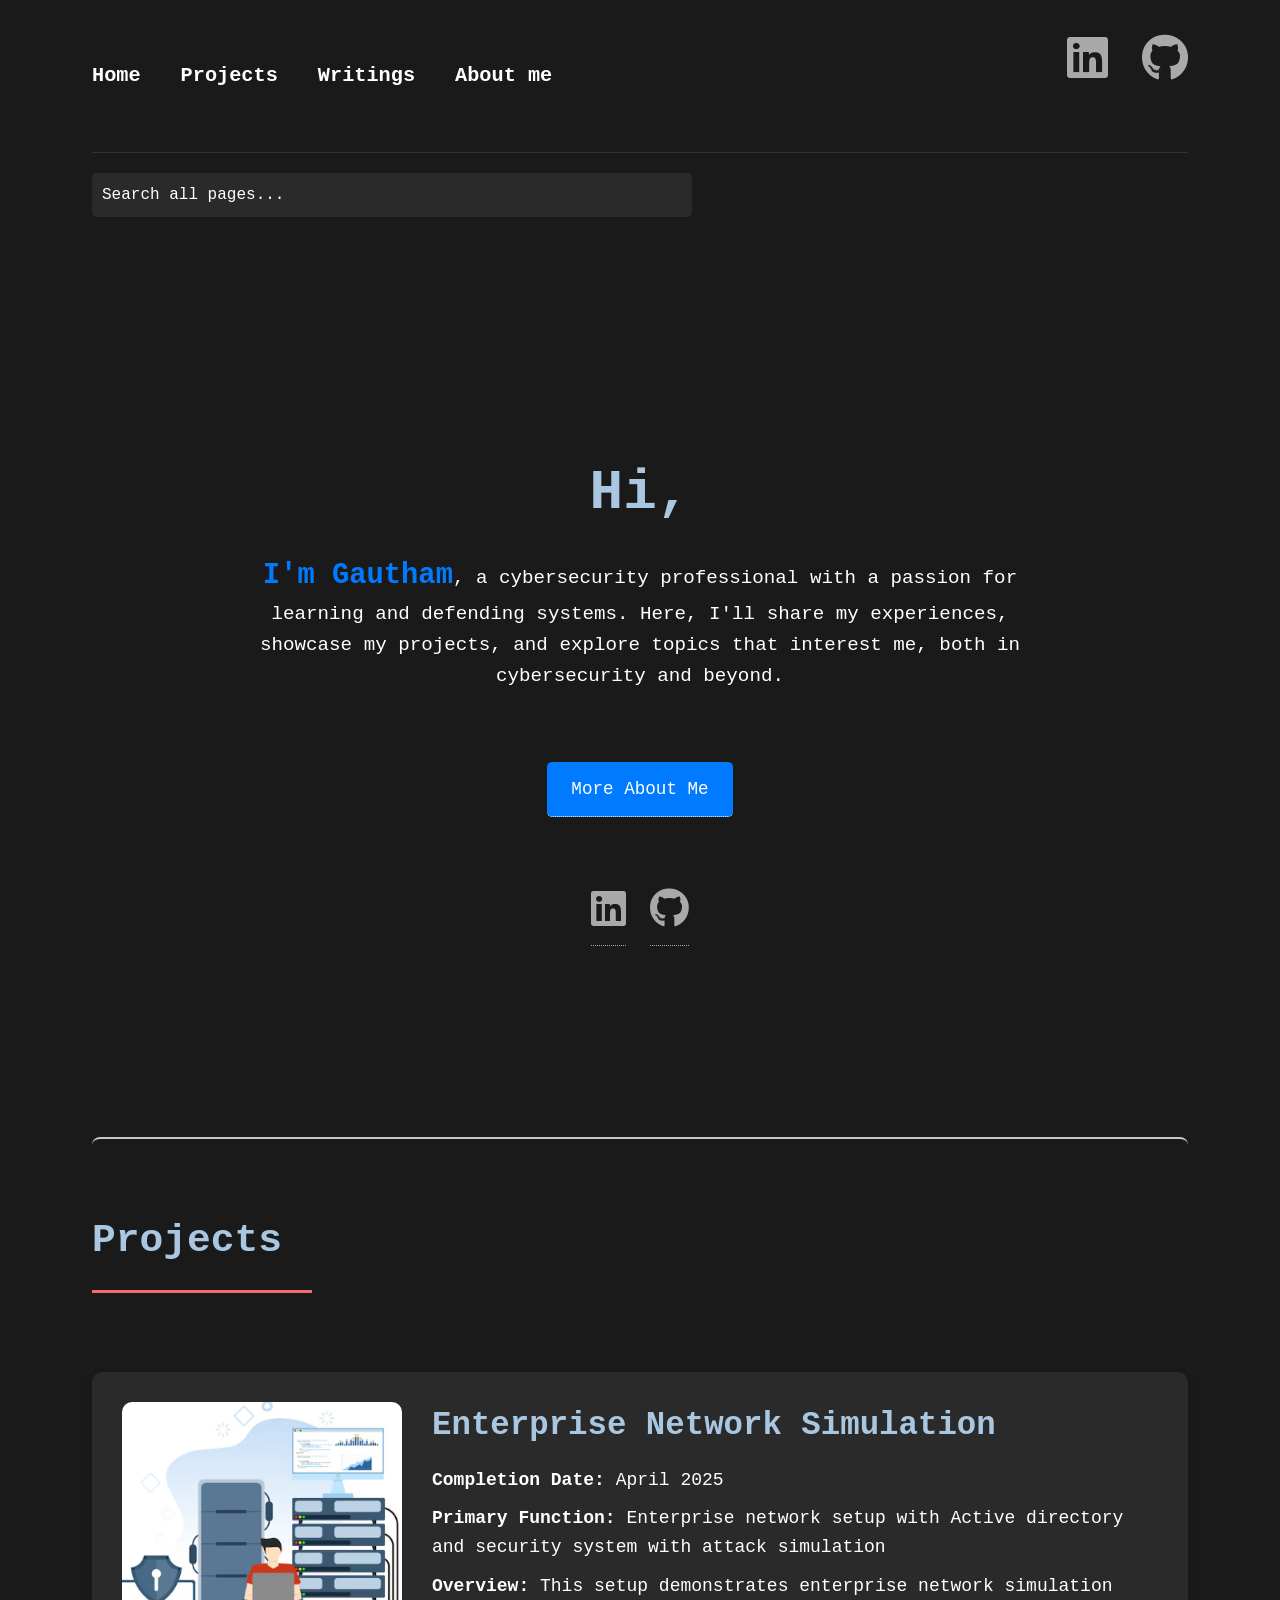
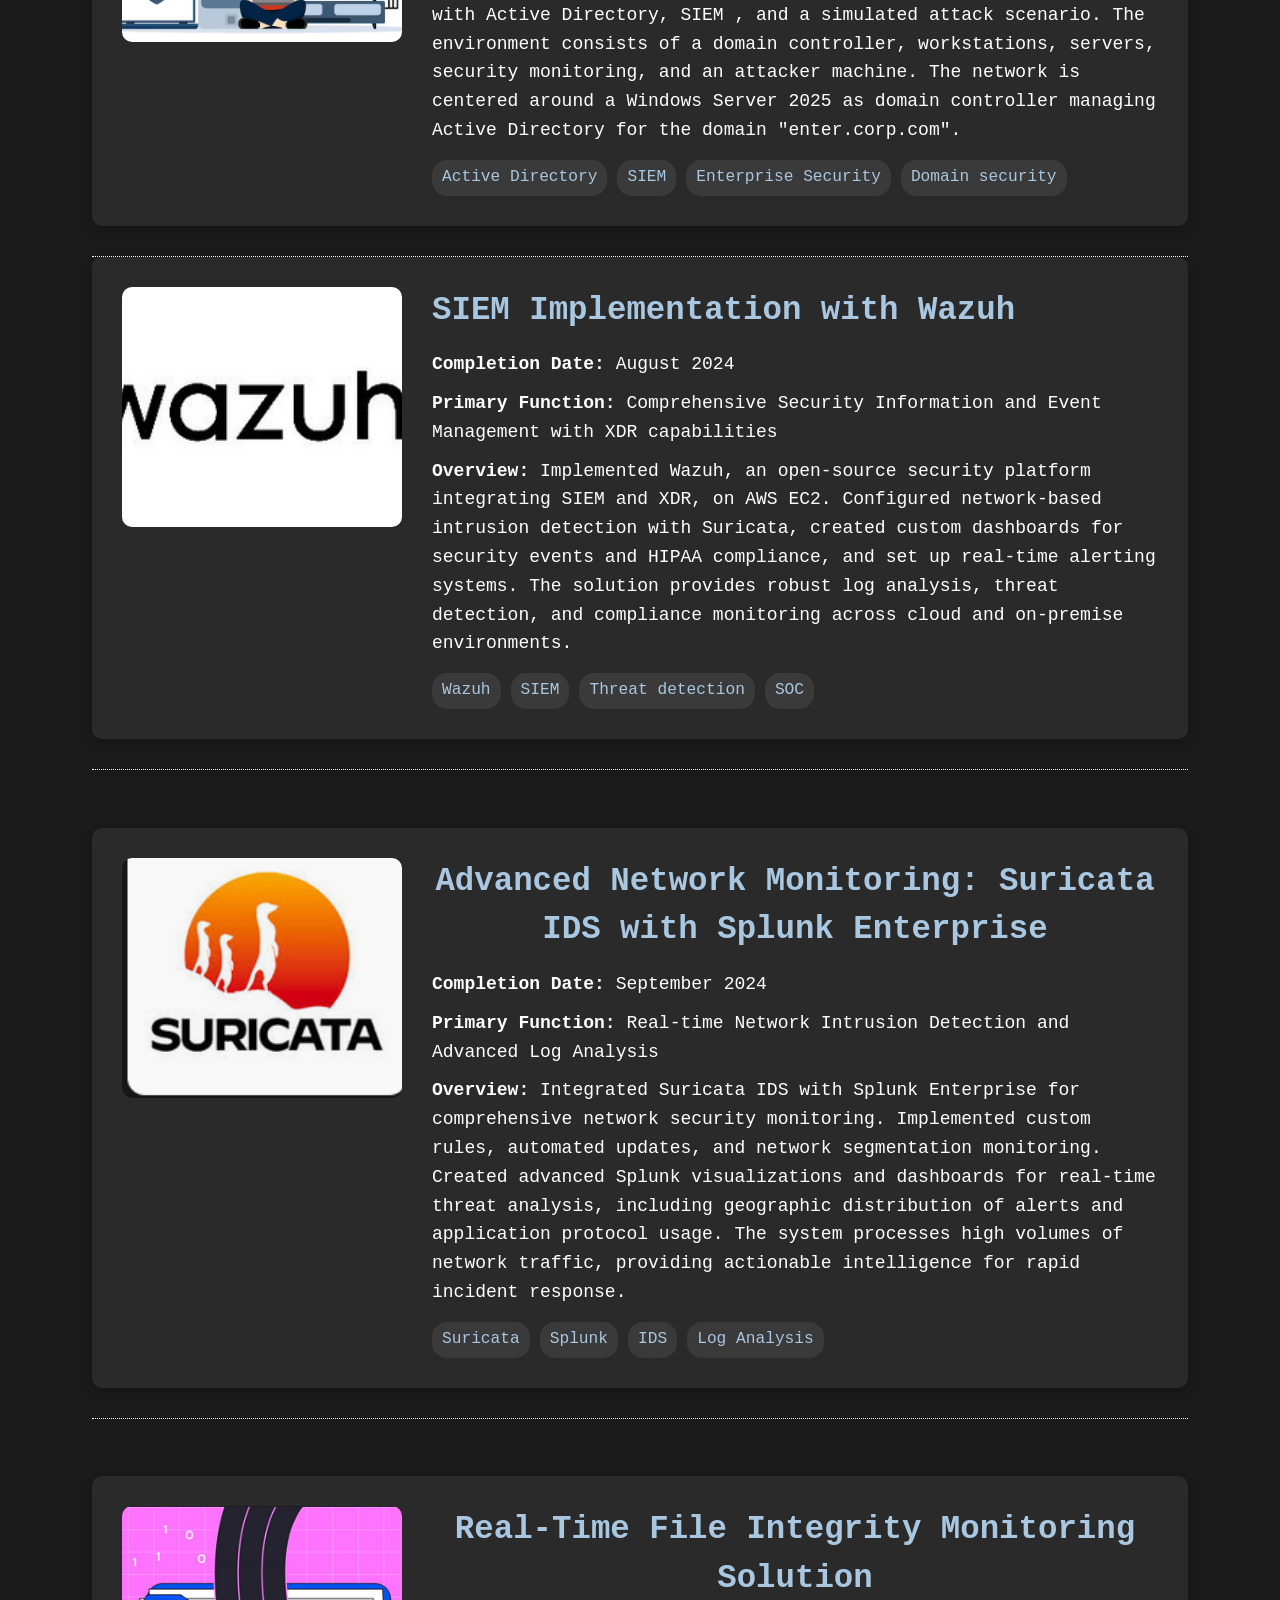
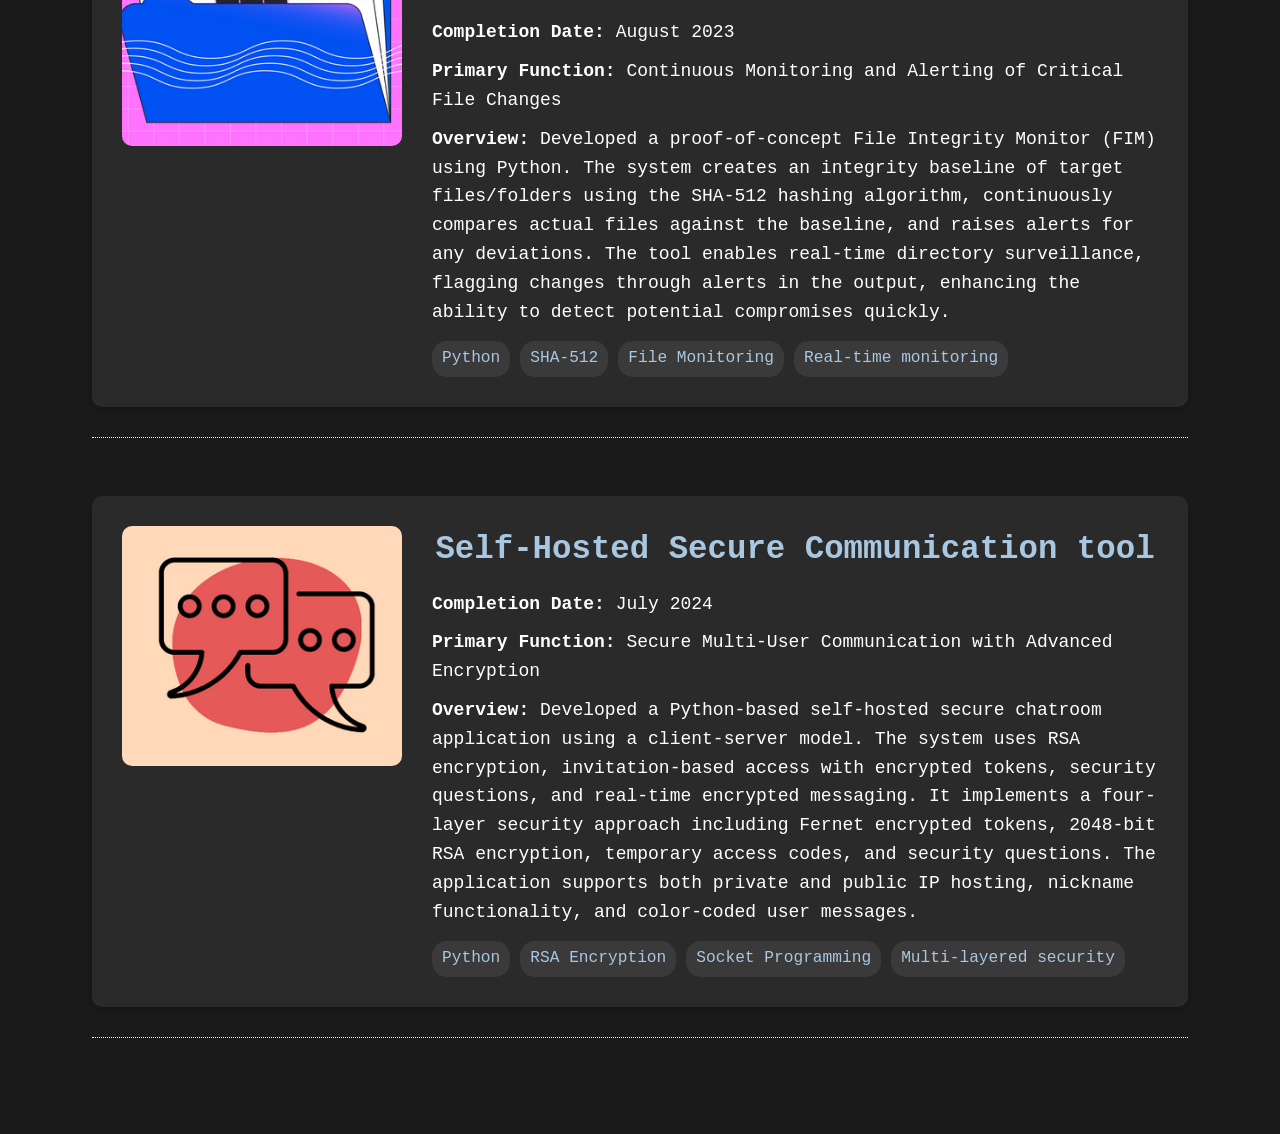
==== commit 0110d993: "Update index.html" ====
--- a/index.html
+++ b/index.html
@@ -349,7 +349,7 @@
     <div class="container">
         <a href="Wazuh.html" class="project-box-link">
             <div id="wazuh" class="project-box">
-                <img src="/assets/images/enterprise network.png" alt="Enterprise network" class="project-image" />
+                <img src="/assets/images/Enterprise network.png" alt="Enterprise network" class="project-image" />
                 <div class="project-info">
                     <h3 class="project-name">Enterprise Network Simulation</h3>
                     <p><strong>Completion Date:</strong> April 2025</p>
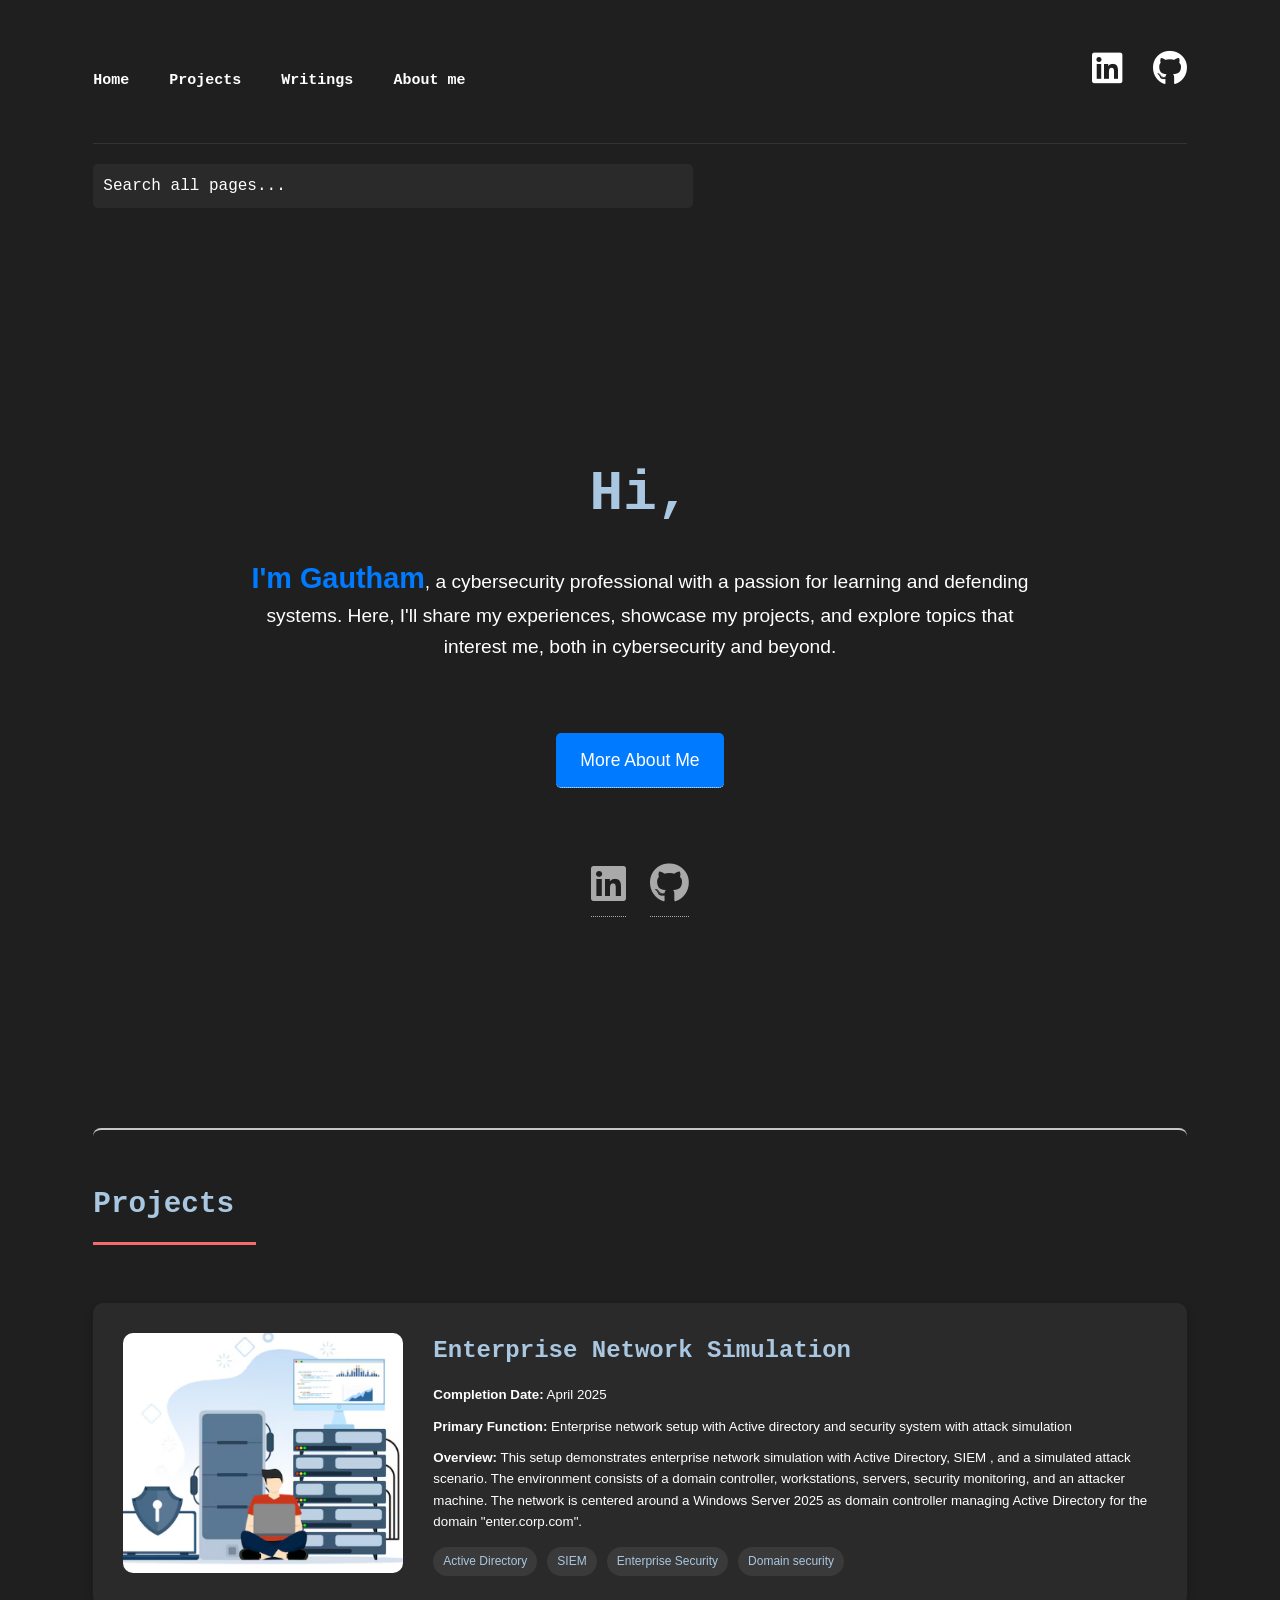
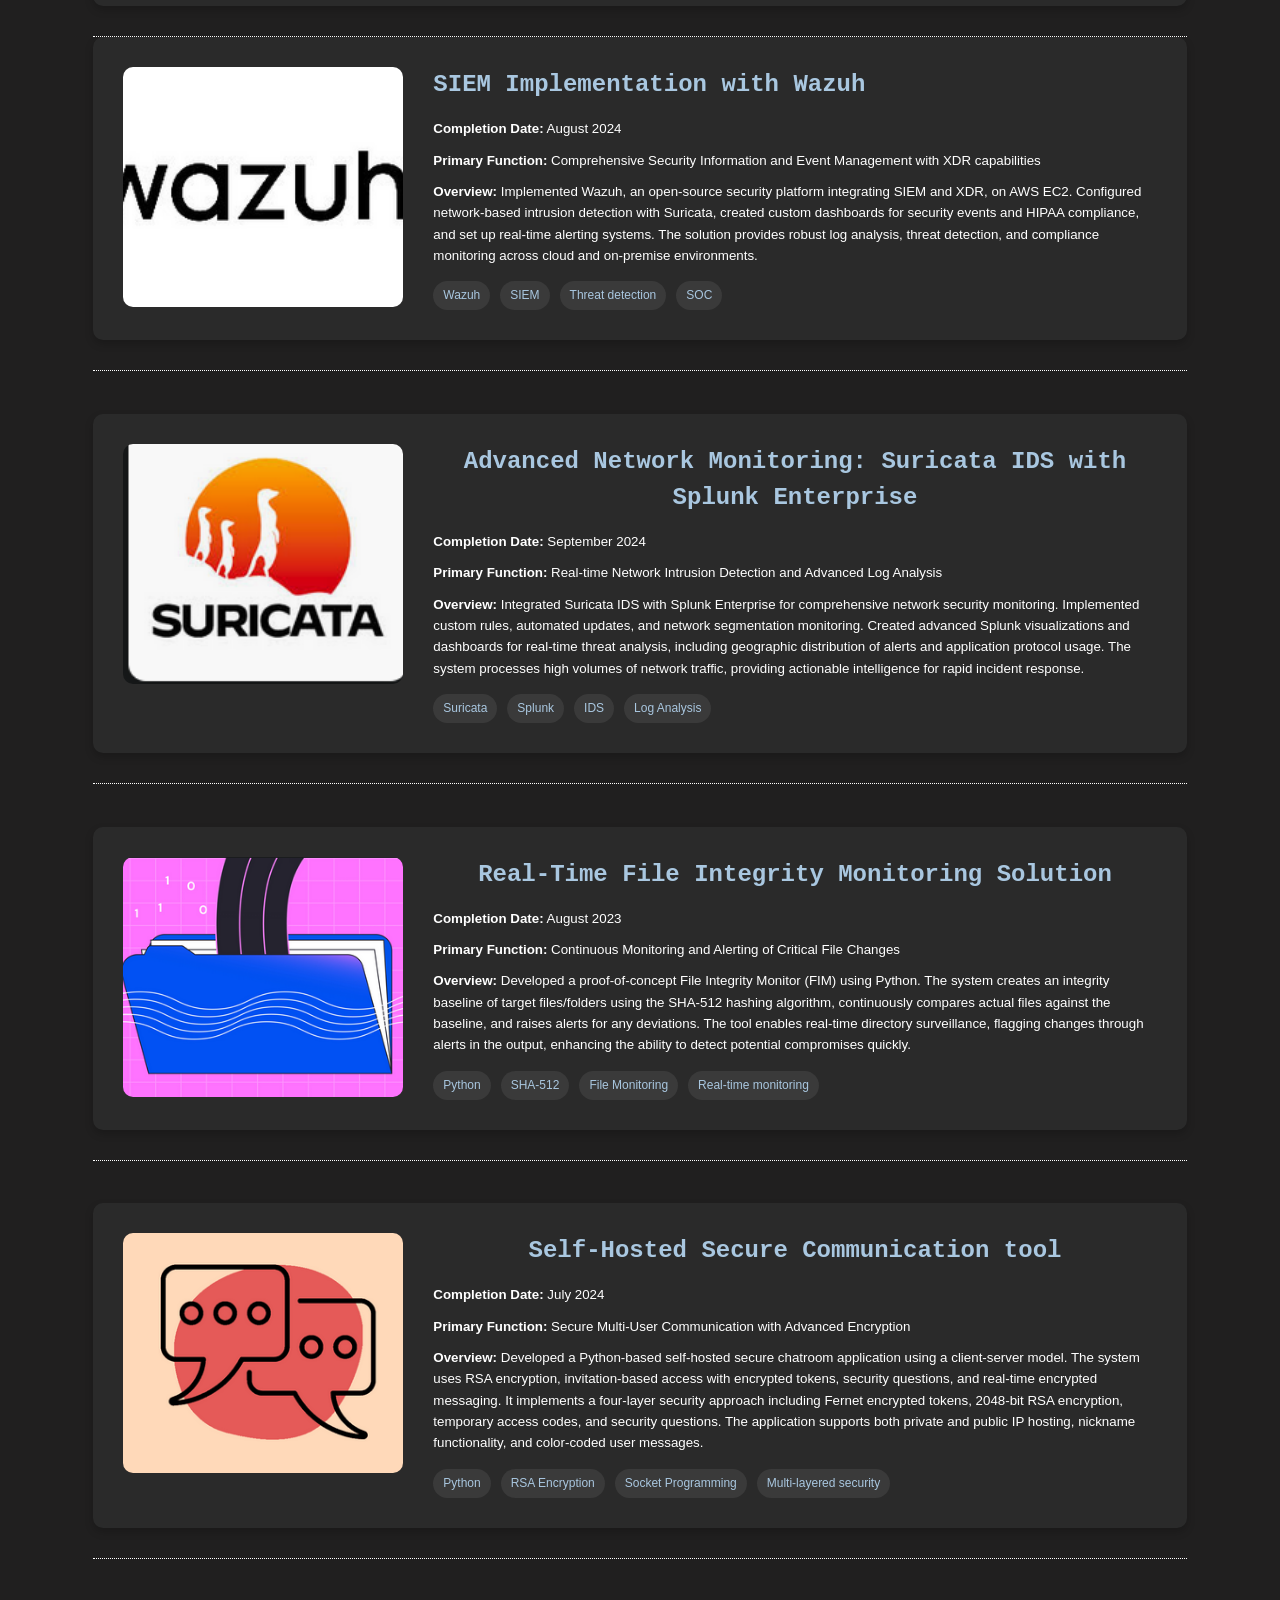
==== commit 23edca99: "Update index.html" ====
--- a/index.html
+++ b/index.html
@@ -6,16 +6,17 @@
 <meta name="viewport" content="width=device-width, initial-scale=1, user-scalable=no" />
 <link rel="stylesheet" href="assets/css/main.css" />
 <link rel="stylesheet" href="https://cdnjs.cloudflare.com/ajax/libs/font-awesome/5.15.3/css/all.min.css">
-<style>
-body {
-    font-size: 18px;
-    line-height: 1.6;
-    color: #a9a9a9;
-    background-color: #1a1a1a;
-    margin: 0;
-    padding: 0;
-}
-#wrapper {
+<style>    
+            body {
+                font-family: 'Segoe UI', Tahoma, Geneva, Verdana, sans-serif;
+                line-height: 1.6;
+                color: #ffffff;
+                max-width: 1300px;
+                margin: 0 auto;
+                padding: 20px;
+                background-color: #201f1f;
+            }
+            #wrapper {
     max-width: 100%;
     margin: 0 auto;
     padding: 0 20px;
@@ -48,7 +49,7 @@
 .header-links a {
     white-space: nowrap;
     font-size: 1.2em;
-    color: #a9a9a9;
+    color: #ffffff;
     text-decoration: none;
     transition: color 0.3s ease;
 }
@@ -347,7 +348,7 @@
         <h2>Projects</h2>
     </header>
     <div class="container">
-        <a href="Wazuh.html" class="project-box-link">
+        <a href="EnterpriseLab.html" class="project-box-link">
             <div id="wazuh" class="project-box">
                 <img src="/assets/images/Enterprise network.png" alt="Enterprise network" class="project-image" />
                 <div class="project-info">
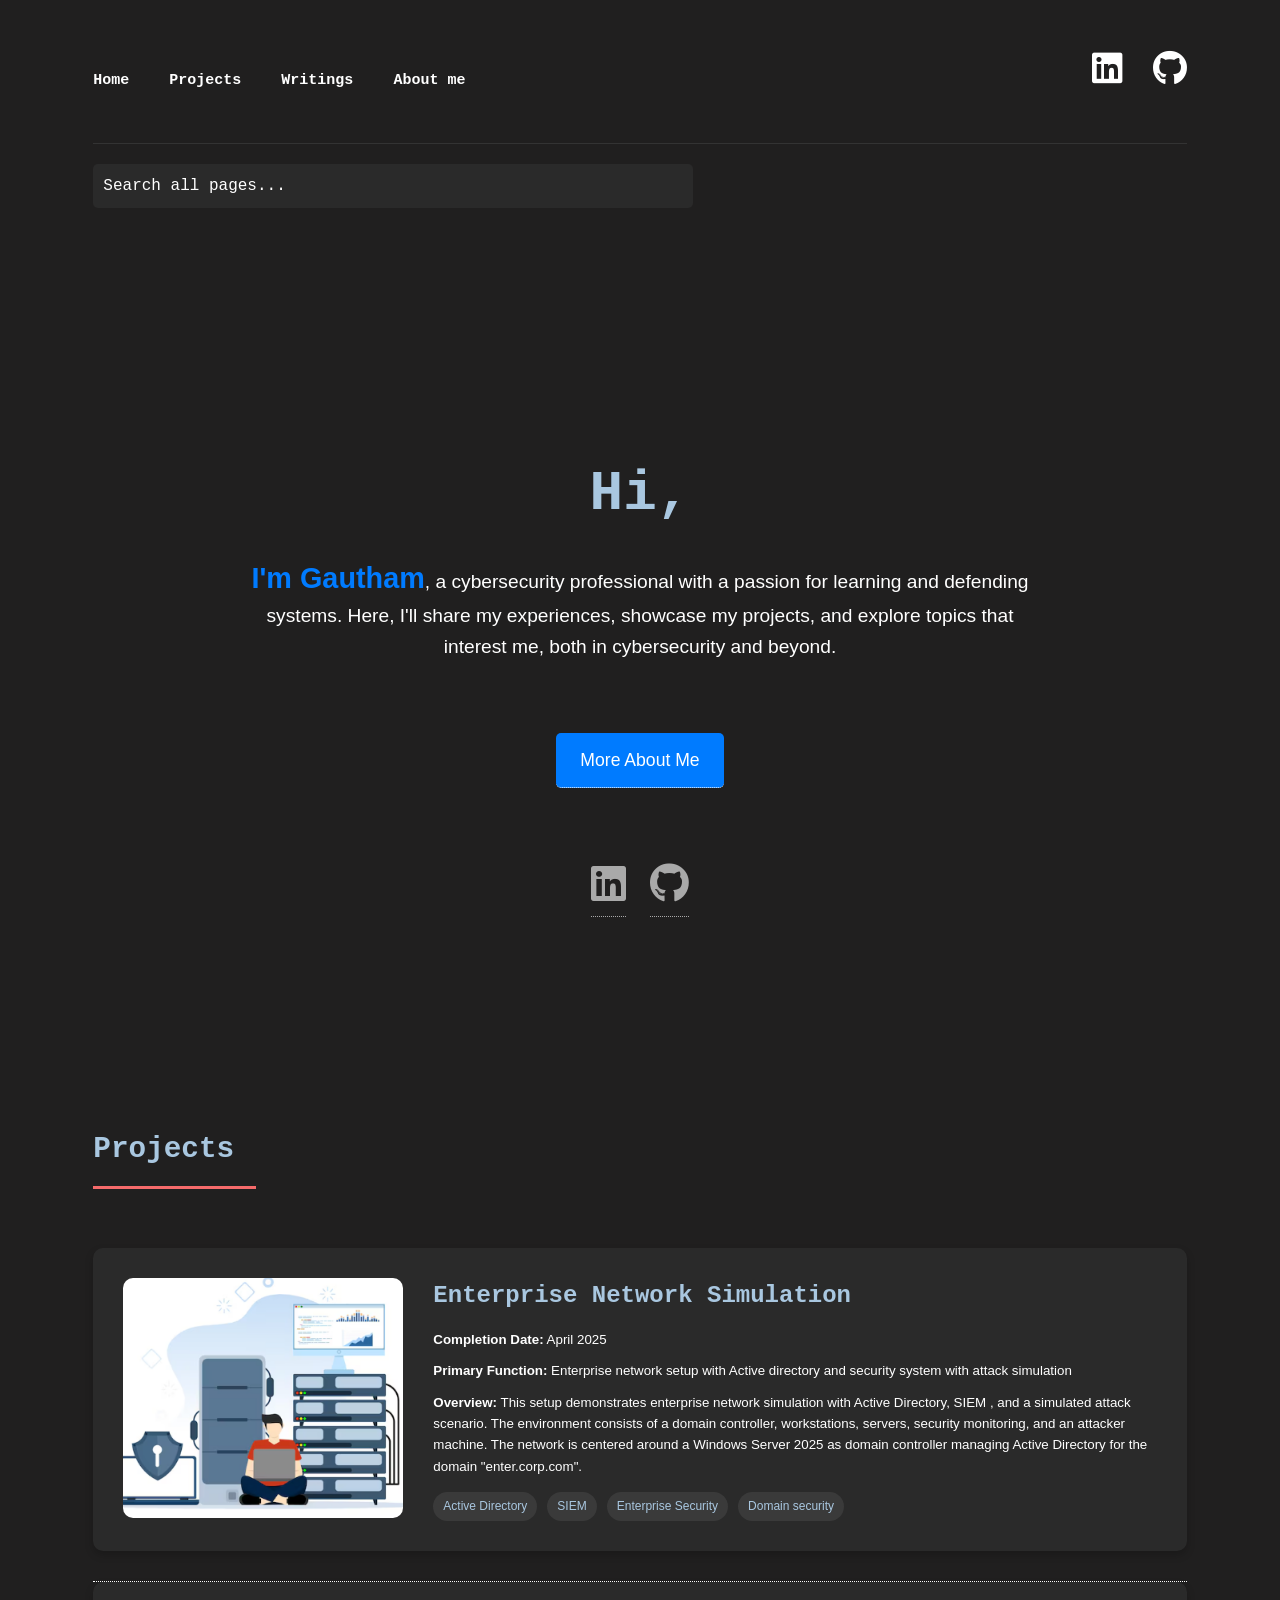
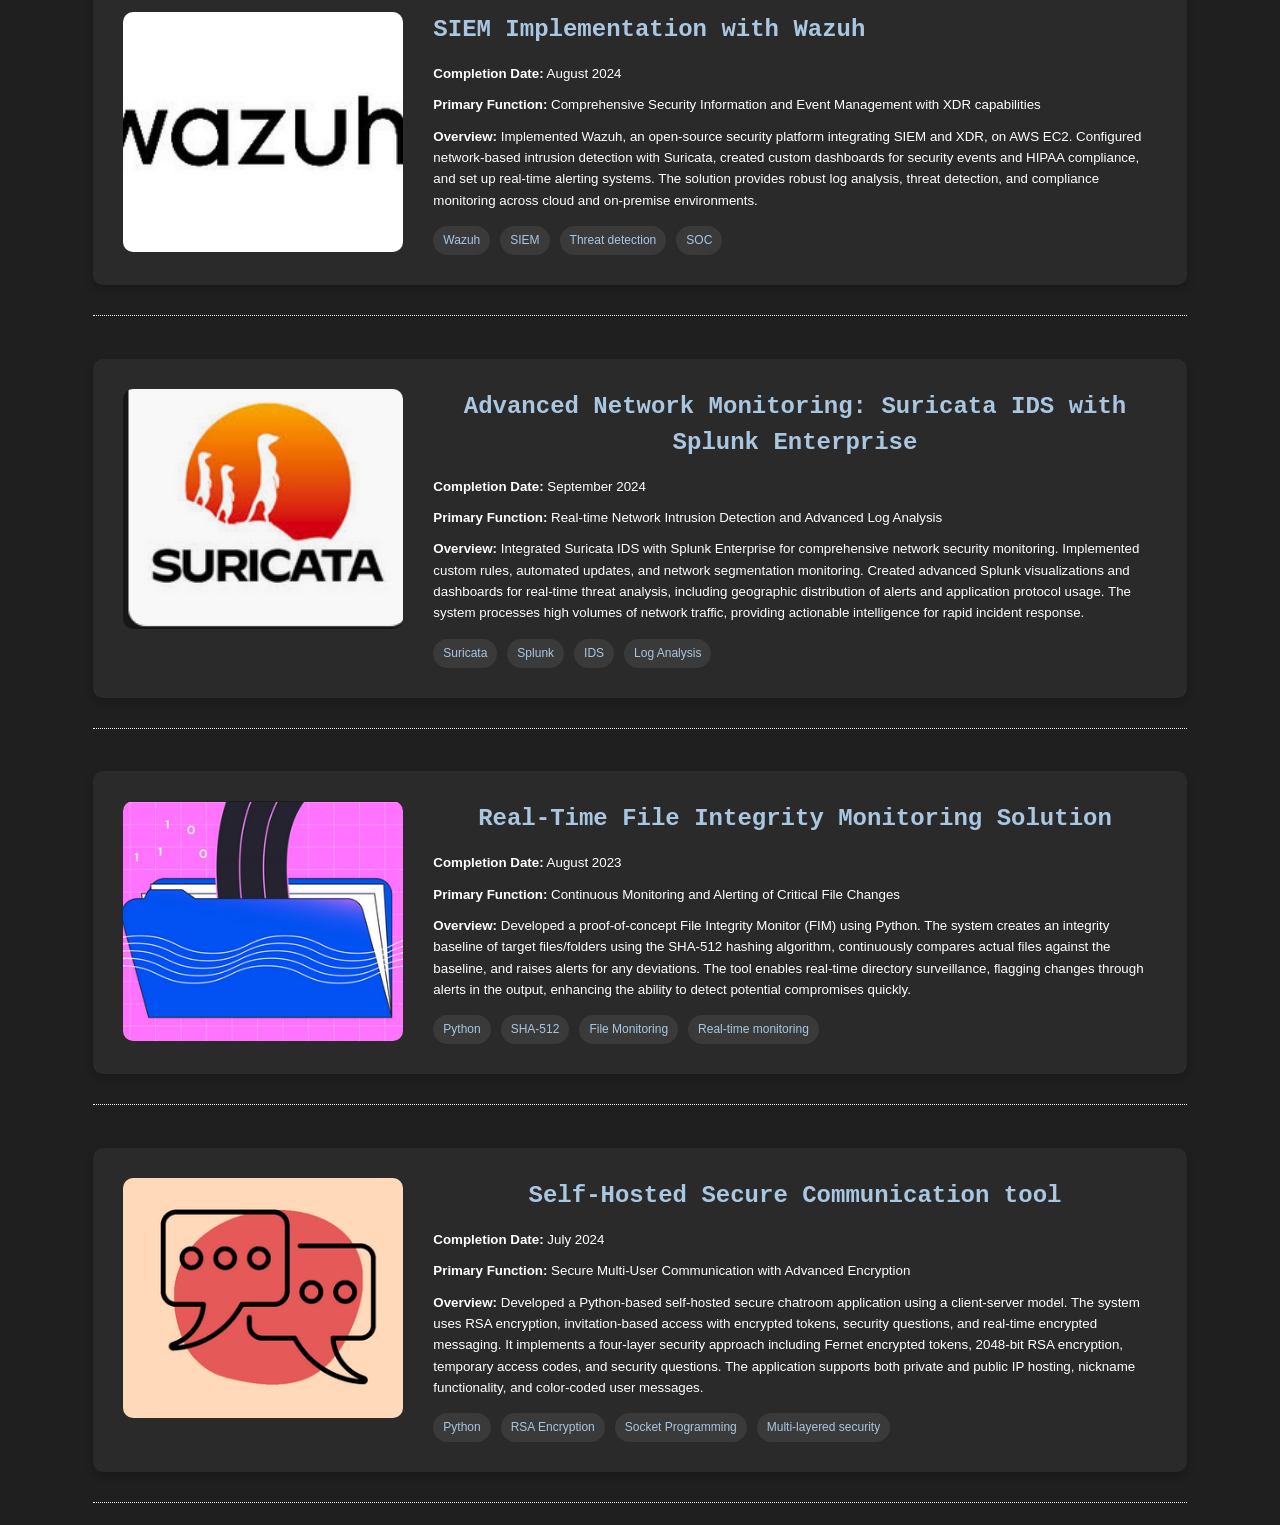
==== commit 59dc3357: "Update index.html" ====
--- a/index.html
+++ b/index.html
@@ -343,7 +343,7 @@
 
 <!-- Projects Section -->
 <!-- Projects Section -->
-<section class="content">
+
     <header class="major">
         <h2>Projects</h2>
     </header>
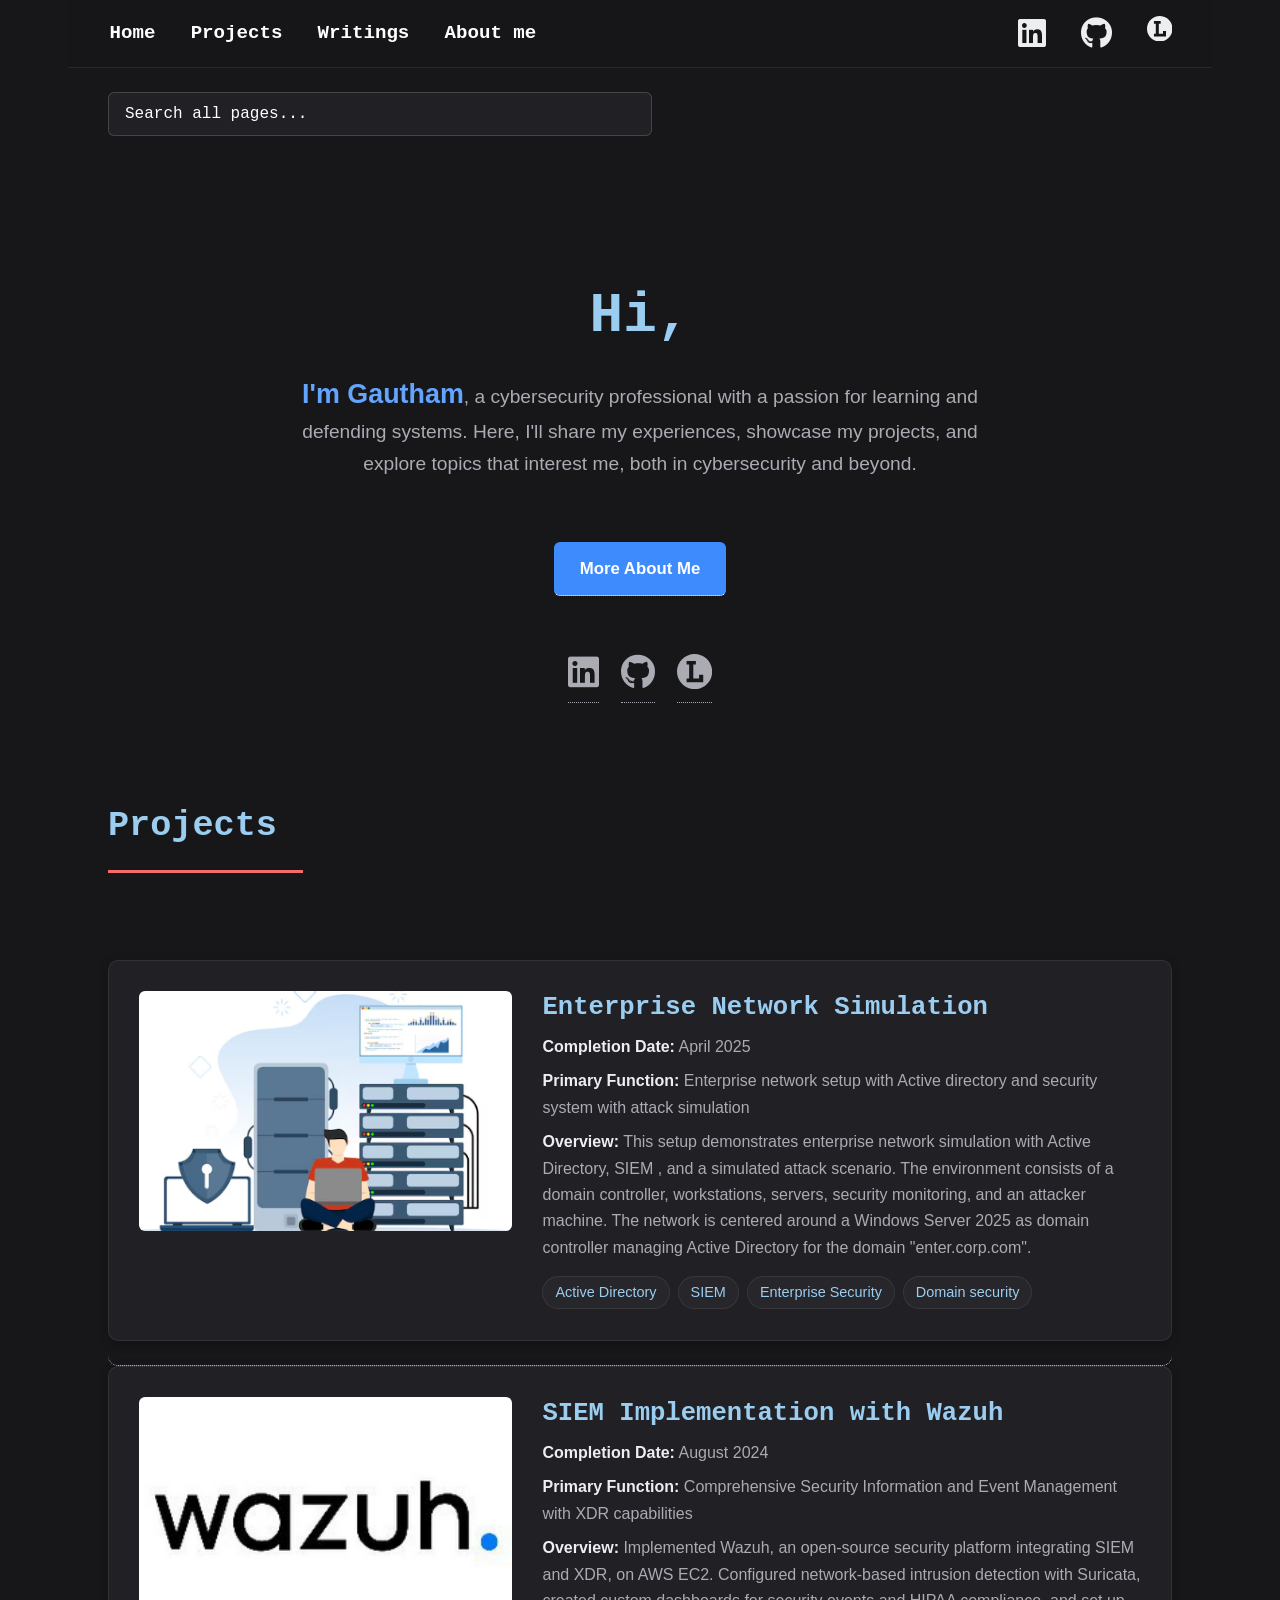
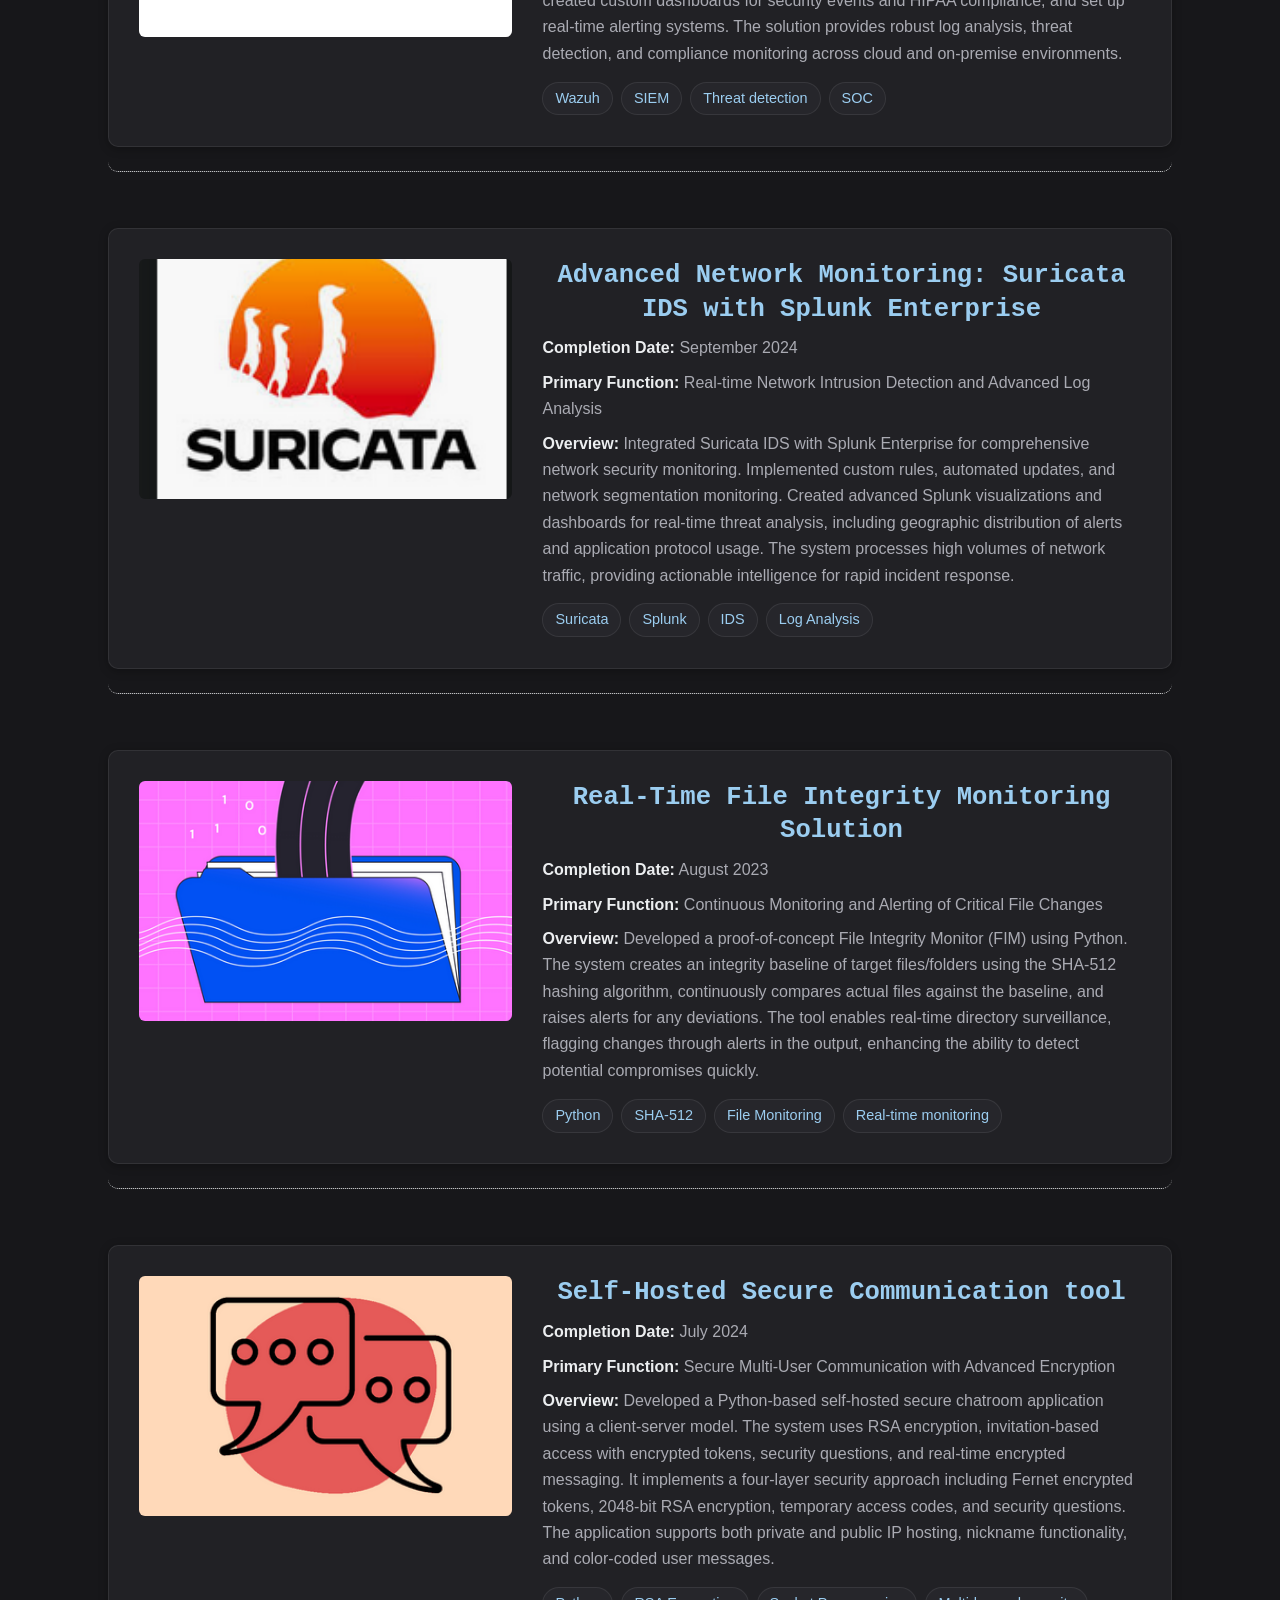
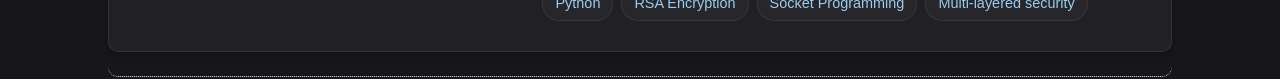
==== commit 939572dc: "Add new folder and update directory contents" ====
--- a/index.html
+++ b/index.html
@@ -1,555 +1,280 @@
-<!DOCTYPE HTML>
-<html lang="en">
-<head>
-<title>BeyondTheFirewall</title>
-<meta charset="utf-8" />
-<meta name="viewport" content="width=device-width, initial-scale=1, user-scalable=no" />
-<link rel="stylesheet" href="assets/css/main.css" />
-<link rel="stylesheet" href="https://cdnjs.cloudflare.com/ajax/libs/font-awesome/5.15.3/css/all.min.css">
-<style>    
-            body {
-                font-family: 'Segoe UI', Tahoma, Geneva, Verdana, sans-serif;
-                line-height: 1.6;
-                color: #ffffff;
-                max-width: 1300px;
-                margin: 0 auto;
-                padding: 20px;
-                background-color: #201f1f;
-            }
-            #wrapper {
-    max-width: 100%;
-    margin: 0 auto;
-    padding: 0 20px;
-}
-#main {
-    width: 100%;
-    max-width: 1800px;
-    margin: 0 auto;
-}
-.inner {
-    padding: 20px;
-}
-#header {
-    display: flex;
-    justify-content: space-between;
-    align-items: center;
-    padding: 20px 0;
-    border-bottom: 1px solid #333;
-}
-.header-content {
-    display: flex;
-    justify-content: space-between;
-    align-items: center;
-    width: 100%;
-}
-.header-links {
-    display: flex;
-    gap: 2.5rem;
-}
-.header-links a {
-    white-space: nowrap;
-    font-size: 1.2em;
-    color: #ffffff;
-    text-decoration: none;
-    transition: color 0.3s ease;
-}
-.header-links a:hover {
-    color: #007bff;
-}
-h1 {
-    margin: 0 0 1.5rem 0;
-    font-size: 3.5rem;
-    text-align: center;
-    color: #a9c7e0;
-}
-h2 {
-    margin: 40px 0;
-    font-size: 2.2em;
-    text-align: center;
-    color: #a9c7e0;
-}
-.content {
-    background-color: transparent;
-    padding: 30px;
-    border-radius: 8px;
-    color: #ffffff;
-}
-.icons {
-    list-style-type: none;
-    padding: 0;
-    display: flex;
-    gap: 1rem;
-}
-.icons a {
-    font-size: 2.1em;
-    color: #a9a9a9;
-    transition: color 0.3s ease;
-}
-.icons a:hover {
-    color: #007bff;
-}
-#banner {
-    text-align: center;
-    display: flex;
-    flex-direction: column;
-    align-items: center;
-    justify-content: center;
-    min-height: 100vh;
-    padding: 2rem;
-}
-.banner-content {
-    display: flex;
-    flex-direction: column;
-    align-items: center;
-    max-width: 800px;
-    margin: 0 auto;
-}
-.highlight-name {
-    color: #007bff;
-    font-weight: bold;
-    font-size: 1.5em;
-}
-.intro-text {
-    font-size: 1.2rem;
-    margin-bottom: 2rem;
-}
-.banner-cta {
-    margin-bottom: 2rem;
-}
-.about-me-link {
-    display: inline-block;
-    padding: 0.8rem 1.5rem;
-    background-color: #007bff;
-    color: #fff;
-    text-decoration: none;
-    border-radius: 5px;
-    font-size: 1.1rem;
-    transition: background-color 0.3s ease;
-}
-.about-me-link:hover {
-    background-color: #0056b3;
-}
-.social-links {
-    display: flex;
-    justify-content: center;
-    gap: 1.5rem;
-    margin-top: 2rem;
-}
-.icon-link {
-    font-size: 2.5rem;
-    color: #a9a9a9;
-    transition: color 0.3s ease;
-}
-.icon-link:hover {
-    color: #007bff;
-}
-.project-box {
-    background-color: #2a2a2a;
-    border-radius: 10px;
-    box-shadow: 0 4px 8px rgba(0, 0, 0, 0.2);
-    padding: 30px;
-    display: flex;
-    align-items: flex-start;
-    transition: all 0.2s ease;
-    position: relative;
-    overflow: hidden;
-    margin-bottom: 30px;
-    text-decoration: none;
-    color: inherit;
-}
-.project-box::before {
-    content: '';
-    position: absolute;
-    top: -100%;
-    left: 0;
-    width: 100%;
-    height: 100%;
-    background: linear-gradient(to bottom, rgba(255,255,255,0.1), transparent);
-    transition: top 0.3s ease;
-}
-.project-box:hover::before {
-    top: 0;
-}
-.project-box:hover {
-    transform: translateY(-5px);
-    box-shadow: 0 6px 12px rgba(0, 0, 0, 0.3);
-}
-.project-box-link {
-    text-decoration: none;
-    color: inherit;
-    display: block;
-}
-.project-box-link:hover {
-    text-decoration: none;
-    color: inherit;
-}
-.project-image {
-    width: 280px;
-    height: 240px;
-    margin-right: 30px;
-    object-fit: cover;
-    border-radius: 10px;
-}
-.project-info {
-    flex: 1;
-}
-.project-name {
-    color: #a9c7e0;
-    margin-top: 0;
-    margin-bottom: 15px;
-    font-size: 1.8em;
-    font-weight: bold;
-}
-.project-info p {
-    margin: 10px 0;
-    font-size: 1em;
-}
-.tech-stack {
-    display: flex;
-    flex-wrap: wrap;
-    gap: 10px;
-    margin-top: 15px;
-}
-.tech-tag {
-    background-color: #3a3a3a;
-    color: #a9c7e0;
-    padding: 5px 10px;
-    border-radius: 15px;
-    font-size: 0.9em;
-}
-#search-container {
-    margin: 20px 0;
-    text-align: center;
-}
-#search-input {
-    width: 80%;
-    max-width: 600px;
-    padding: 10px;
-    font-size: 16px;
-    border: none;
-    border-radius: 5px;
-    background-color: #2a2a2a;
-    color: #a9a9a9;
-}
-#search-results {
-    margin-top: 20px;
-    text-align: left;
-    color: #a9a9a9;
-}
-.search-result-item {
-    margin-bottom: 15px;
-    padding: 10px;
-    background-color: #2a2a2a;
-    border-radius: 5px;
-}
-.search-result-item h3 {
-    margin-top: 0;
-    color: #a9c7e0;
-}
-.search-result-item p {
-    margin-bottom: 5px;
-}
-.search-result-item a {
-    color: #007bff;
-    text-decoration: none;
-}
-/* Responsive adjustments */
-@media screen and (max-width: 768px) {
-    body {
-        font-size: 16px;
-    }
-    #header {
-        flex-direction: column;
-        align-items: flex-start;
-    }
-    .header-content {
-        flex-direction: column;
-        align-items: flex-start;
-    }
-    .header-links {
-        flex-direction: column;
-        gap: 1rem;
-        margin-bottom: 1rem;
-    }
-    h1 {
-        font-size: 2.5em;
-    }
-    .project-box {
-        flex-direction: column;
-    }
-    .project-image {
-        width: 100%;
-        margin-right: 0;
-        margin-bottom: 20px;
-    }
-    .social-links {
-        flex-wrap: wrap;
-    }
-}
-</style>
-</head>
-<body class="is-preload">
-
-    <!-- Wrapper -->
-    <div id="wrapper">
-
-        <!-- Main -->
-        <div id="main">
-            <div class="inner">
-
-                <!-- Header -->
-                <header id="header">
-                    <div class="header-content">
-                        <div class="header-links">
-                            <a href="index.html" class="logo"><strong>Home</strong></a>
-                            <a href="Projects.html" class="logo"><strong>Projects</strong></a>
-                            <a href="Writings.html" class="logo"><strong>Writings</strong></a>
-                            <a href="AboutMe.html" class="logo"><strong>About me</strong></a>
-                            
-                        </div>
-                        <ul class="icons">
-                            <li><a href="https://www.linkedin.com/in/gautham-shridhar-bhandari/" class="icon brands fa-linkedin"><span class="label">LinkedIn</span></a></li>
-                            <li><a href="https://github.com/gauthamsb777/gauthamsb777" class="icon brands fa-github"><span class="label">Github</span></a></li>
-                        </ul>
-                    </div>
-                </header>
-
-                <!-- Search Bar -->
-                <div id="search-container">
-                    <input type="text" id="search-input" placeholder="Search all pages...">
-                    <div id="search-results"></div>
-                </div>
-
-                <!-- Banner -->
-                <section id="banner" class="content">
-                    <div class="banner-content">
-                        <h1>Hi,</h1>
-                        <div class="intro-text">
-                            <p><span class="highlight-name">I'm Gautham</span>, a cybersecurity professional with a passion for learning and defending systems. Here, I'll share my experiences, showcase my projects, and explore topics that interest me, both in cybersecurity and beyond.</p>
-                        </div>
-                        <div class="banner-cta">
-                            <a href="AboutMe.html" class="about-me-link">More About Me</a>
-                        </div>
-                        <div class="social-links">
-                            <a href="https://www.linkedin.com/in/gautham-shridhar-bhandari/" class="icon-link" target="_blank" rel="noopener noreferrer">
-                                <i class="fab fa-linkedin"></i>
-                            </a>
-                            <a href="https://github.com/gauthamsb777/gauthamsb777" class="icon-link" target="_blank" rel="noopener noreferrer">
-                                <i class="fab fa-github"></i>
-                            </a>
-                        </div>
-                    </div>
-                </section>
-
-<!-- Projects Section -->
-<!-- Projects Section -->
-
-    <header class="major">
-        <h2>Projects</h2>
-    </header>
-    <div class="container">
-        <a href="EnterpriseLab.html" class="project-box-link">
-            <div id="wazuh" class="project-box">
-                <img src="/assets/images/Enterprise network.png" alt="Enterprise network" class="project-image" />
-                <div class="project-info">
-                    <h3 class="project-name">Enterprise Network Simulation</h3>
-                    <p><strong>Completion Date:</strong> April 2025</p>
-                    <p><strong>Primary Function:</strong> Enterprise network setup with Active directory and security system with attack simulation</p>
-                    <p><strong>Overview:</strong> This setup demonstrates enterprise network simulation with Active Directory, SIEM , and a simulated attack scenario. The environment consists of a domain controller, workstations, servers, security monitoring, and an attacker machine. The network is centered around a Windows Server 2025 as domain controller managing Active Directory for the domain "enter.corp.com".</p>
-                    <div class="tech-stack">
-                        <span class="tech-tag">Active Directory</span>
-                        <span class="tech-tag">SIEM</span>
-                        <span class="tech-tag">Enterprise Security</span>
-                        <span class="tech-tag">Domain security</span>
-                    </div>
-                </div>
-            </div>
-        </a>
-        <a href="Wazuh.html" class="project-box-link">
-            <div id="wazuh" class="project-box">
-                <img src="/assets/images/wazuh.png" alt="Wazuh SIEM Implementation" class="project-image" />
-                <div class="project-info">
-                    <h3 class="project-name">SIEM Implementation with Wazuh</h3>
-                    <p><strong>Completion Date:</strong> August 2024</p>
-                    <p><strong>Primary Function:</strong> Comprehensive Security Information and Event Management with XDR capabilities</p>
-                    <p><strong>Overview:</strong> Implemented Wazuh, an open-source security platform integrating SIEM and XDR, on AWS EC2. Configured network-based intrusion detection with Suricata, created custom dashboards for security events and HIPAA compliance, and set up real-time alerting systems. The solution provides robust log analysis, threat detection, and compliance monitoring across cloud and on-premise environments.</p>
-                    <div class="tech-stack">
-                        <span class="tech-tag">Wazuh</span>
-                        <span class="tech-tag">SIEM</span>
-                        <span class="tech-tag">Threat detection</span>
-                        <span class="tech-tag">SOC</span>
-                    </div>
-                </div>
-            </div>
-        </a>
-        <br><br>
-        <a href="SuricataSplunk.html" class="project-box-link">
-            <div id="suricata" class="project-box">
-                <img src="/assets/images/suricata.png" alt="Suricata IDS with Splunk Enterprise" class="project-image" />
-                <div class="project-info">
-                    <h2 class="project-name">Advanced Network Monitoring: Suricata IDS with Splunk Enterprise</h2>
-                    <p><strong>Completion Date:</strong> September 2024</p>
-                    <p><strong>Primary Function:</strong> Real-time Network Intrusion Detection and Advanced Log Analysis</p>
-                    <p><strong>Overview:</strong> Integrated Suricata IDS with Splunk Enterprise for comprehensive network security monitoring. Implemented custom rules, automated updates, and network segmentation monitoring. Created advanced Splunk visualizations and dashboards for real-time threat analysis, including geographic distribution of alerts and application protocol usage. The system processes high volumes of network traffic, providing actionable intelligence for rapid incident response.</p>
-                    <div class="tech-stack">
-                        <span class="tech-tag">Suricata</span>
-                        <span class="tech-tag">Splunk</span>
-                        <span class="tech-tag">IDS</span>
-                        <span class="tech-tag">Log Analysis</span>
-                    </div>
-                </div>
-            </div>
-        </a>
-        <br><br>
-        <a href="https://github.com/gauthamsb777/gauthamsb777/tree/main/File_Integrity_Monitoring" class="project-box-link">
-            <div id="file-integrity" class="project-box">
-                <img src="/assets/images/file_integrity.png" alt="File Integrity Monitoring System" class="project-image" />
-                <div class="project-info">
-                    <h2 class="project-name">Real-Time File Integrity Monitoring Solution</h2>
-                    <p><strong>Completion Date:</strong> August 2023</p>
-                    <p><strong>Primary Function:</strong> Continuous Monitoring and Alerting of Critical File Changes</p>
-                    <p><strong>Overview:</strong> Developed a proof-of-concept File Integrity Monitor (FIM) using Python. The system creates an integrity baseline of target files/folders using the SHA-512 hashing algorithm, continuously compares actual files against the baseline, and raises alerts for any deviations. The tool enables real-time directory surveillance, flagging changes through alerts in the output, enhancing the ability to detect potential compromises quickly.</p>
-                    <div class="tech-stack">
-                        <span class="tech-tag">Python</span>
-                        <span class="tech-tag">SHA-512</span>
-                        <span class="tech-tag">File Monitoring</span>
-                        <span class="tech-tag">Real-time monitoring</span>
-                    </div>
-                </div>
-            </div>
-        </a>
-        <br><br>
-        <a href="https://github.com/gauthamsb777/gauthamsb777/tree/main/Secure_chat_room" class="project-box-link">
-            <div id="secure-chatroom" class="project-box">
-                <img src="/assets/images/secure_chat_rooms.png" alt="Self-Hosted Secure Chatroom" class="project-image" />
-                <div class="project-info">
-                    <h2 class="project-name">Self-Hosted Secure Communication tool</h2>
-                    <p><strong>Completion Date:</strong> July 2024</p>
-                    <p><strong>Primary Function:</strong> Secure Multi-User Communication with Advanced Encryption</p>
-                    <p><strong>Overview:</strong> Developed a Python-based self-hosted secure chatroom application using a client-server model. The system uses RSA encryption, invitation-based access with encrypted tokens, security questions, and real-time encrypted messaging. It implements a four-layer security approach including Fernet encrypted tokens, 2048-bit RSA encryption, temporary access codes, and security questions. The application supports both private and public IP hosting, nickname functionality, and color-coded user messages.</p>
-                    <div class="tech-stack">
-                        <span class="tech-tag">Python</span>
-                        <span class="tech-tag">RSA Encryption</span>
-                        <span class="tech-tag">Socket Programming</span>
-                        <span class="tech-tag">Multi-layered security</span>
-                    </div>
-                </div>
-            </div>
-        </a>
-    </div>
-</section>
-</div>
-</div>
-
-</div>
-
-<!-- Scripts -->
-<script src="assets/js/jquery.min.js"></script>
-<script src="assets/js/browser.min.js"></script>
-<script src="assets/js/breakpoints.min.js"></script>
-<script src="assets/js/util.js"></script>
-<script src="assets/js/main.js"></script>
-<script>
-// List of all HTML files to search
-const pagesToSearch = [
-'index.html',
-'wazuh.html',
-'suricata-splunk-integration.html',
-'file-integrity-monitoring.html',
-'secure-chatroom.html'
-// Add all your HTML files here
-];
-
-let pageContents = {};
-
-// Function to fetch and store the content of all pages
-async function fetchAllPages() {
-for (const page of pagesToSearch) {
-    try {
-        const response = await fetch(page);
-        const text = await response.text();
-        const parser = new DOMParser();
-        const doc = parser.parseFromString(text, 'text/html');
-        pageContents[page] = {
-            title: doc.title,
-            content: doc.body.innerText
-        };
-    } catch (error) {
-        console.error(`Error fetching ${page}:`, error);
-    }
-}
-}
-
-// Call this function when the page loads
-fetchAllPages();
-
-document.getElementById('search-input').addEventListener('input', function(e) {
-const searchTerm = e.target.value.toLowerCase();
-const resultsDiv = document.getElementById('search-results');
-
-if (searchTerm.length > 2) {
-    const results = searchAllPages(searchTerm);
-    displaySearchResults(results, resultsDiv);
-} else {
-    resultsDiv.innerHTML = '';
-}
-});
-
-function searchAllPages(term) {
-const results = [];
-for (const [page, content] of Object.entries(pageContents)) {
-    if (content.title.toLowerCase().includes(term) || content.content.toLowerCase().includes(term)) {
-        const snippet = getSnippet(content.content, term);
-        results.push({
-            title: content.title,
-            url: page,
-            snippet: snippet
-        });
-    }
-}
-return results;
-}
-
-function getSnippet(content, term) {
-const index = content.toLowerCase().indexOf(term);
-const start = Math.max(0, index - 30);
-const end = Math.min(content.length, index + 30);
-return '...' + content.slice(start, end) + '...';
-}
-
-function displaySearchResults(results, container) {
-if (results.length === 0) {
-    container.innerHTML = '<p>No results found.</p>';
-    return;
-}
-
-let html = '';
-results.forEach(result => {
-    html += `
-        <div class="search-result-item">
-            <h3><a href="${result.url}">${result.title}</a></h3>
-            <p>${result.snippet}</p>
-        </div>
-    `;
-});
-container.innerHTML = html;
-}
-</script>
-<script>
-    document.addEventListener('DOMContentLoaded', (event) => {
-        document.querySelectorAll('a[href^="#"]').forEach(anchor => {
-            anchor.addEventListener('click', function (e) {
-                e.preventDefault();
-
-                document.querySelector(this.getAttribute('href')).scrollIntoView({
-                    behavior: 'smooth'
-                });
-            });
-        });
-    });
-    </script>
-</body>
-</html>
-</script>
-</body>
-</html>
+<!DOCTYPE HTML>
+<html lang="en">
+<head>
+<title>BeyondTheFirewall</title>
+<meta charset="utf-8" />
+<meta name="viewport" content="width=device-width, initial-scale=1" />
+<link rel="stylesheet" href="assets/css/main.css" />
+<link rel="stylesheet" href="assets/css/site.css" />
+<link rel="stylesheet" href="assets/css/home.css" />
+</head>
+<body class="is-preload">
+
+    <!-- Wrapper -->
+    <div id="wrapper">
+
+        <!-- Main -->
+        <div id="main">
+            <div class="inner">
+
+                <!-- Header -->
+                <header id="header">
+                    <div class="header-content">
+                        <div class="header-links" id="primary-nav">
+                            <a href="index.html" class="logo" aria-current="page"><strong>Home</strong></a>
+                            <a href="Projects.html" class="logo"><strong>Projects</strong></a>
+                            <a href="Writings.html" class="logo"><strong>Writings</strong></a>
+                            <a href="AboutMe.html" class="logo"><strong>About me</strong></a>
+                        </div>
+                        <ul class="icons">
+                            <li><a href="https://www.linkedin.com/in/gautham-shridhar-bhandari/" class="icon brands fa-linkedin"><span class="label">LinkedIn</span></a></li>
+                            <li><a href="https://github.com/gauthamsb777/gauthamsb777" class="icon brands fa-github"><span class="label">Github</span></a></li>
+                            <li><a href="https://letterboxd.com/gautham_777/" class="icon" aria-label="Letterboxd"><svg viewBox="0 0 24 24" aria-hidden="true"><path fill="currentColor" d="M8.29 16.752V7.2H6.546V4.8h6.328v2.4h-1.746v9.574h3.925v-2.618h2.839V19.2H6.545v-2.448h1.746zM0 12c0 6.628 5.372 12 12 12s12-5.372 12-12S18.628 0 12 0 0 5.372 0 12z"/></svg><span class="label">Letterboxd</span></a></li>
+                        </ul>
+                        <button type="button" class="nav-toggle" aria-expanded="false" aria-controls="primary-nav" aria-label="Toggle navigation menu">
+                            <span class="bar"></span>
+                        </button>
+                    </div>
+                </header>
+
+                <!-- Search Bar -->
+                <div id="search-container">
+                    <input type="text" id="search-input" placeholder="Search all pages...">
+                    <div id="search-results"></div>
+                </div>
+
+                <!-- Banner -->
+                <section id="banner" class="content">
+                    <div class="banner-content">
+                        <h1>Hi,</h1>
+                        <div class="intro-text">
+                            <p><span class="highlight-name">I'm Gautham</span>, a cybersecurity professional with a passion for learning and defending systems. Here, I'll share my experiences, showcase my projects, and explore topics that interest me, both in cybersecurity and beyond.</p>
+                        </div>
+                        <div class="banner-cta">
+                            <a href="AboutMe.html" class="about-me-link">More About Me</a>
+                        </div>
+                        <div class="social-links">
+                            <a href="https://www.linkedin.com/in/gautham-shridhar-bhandari/" class="icon-link" target="_blank" rel="noopener noreferrer">
+                                <i class="fab fa-linkedin"></i>
+                            </a>
+                            <a href="https://github.com/gauthamsb777/gauthamsb777" class="icon-link" target="_blank" rel="noopener noreferrer">
+                                <i class="fab fa-github"></i>
+                            </a>
+                            <a href="https://letterboxd.com/gautham_777/" class="icon-link" target="_blank" rel="noopener noreferrer" aria-label="Letterboxd">
+                                <svg viewBox="0 0 24 24" aria-hidden="true"><path fill="currentColor" d="M8.29 16.752V7.2H6.546V4.8h6.328v2.4h-1.746v9.574h3.925v-2.618h2.839V19.2H6.545v-2.448h1.746zM0 12c0 6.628 5.372 12 12 12s12-5.372 12-12S18.628 0 12 0 0 5.372 0 12z"/></svg>
+                            </a>
+                        </div>
+                    </div>
+                </section>
+
+<!-- Projects Section -->
+<!-- Projects Section -->
+
+    <header class="major">
+        <h2>Projects</h2>
+    </header>
+    <div class="container">
+        <a href="EnterpriseLab.html" class="project-box-link">
+            <div id="wazuh" class="project-box">
+                <img src="assets/images/Enterprise network.png" alt="Enterprise network" class="project-image" />
+                <div class="project-info">
+                    <h3 class="project-name">Enterprise Network Simulation</h3>
+                    <p><strong>Completion Date:</strong> April 2025</p>
+                    <p><strong>Primary Function:</strong> Enterprise network setup with Active directory and security system with attack simulation</p>
+                    <p><strong>Overview:</strong> This setup demonstrates enterprise network simulation with Active Directory, SIEM , and a simulated attack scenario. The environment consists of a domain controller, workstations, servers, security monitoring, and an attacker machine. The network is centered around a Windows Server 2025 as domain controller managing Active Directory for the domain "enter.corp.com".</p>
+                    <div class="tech-stack">
+                        <span class="tech-tag">Active Directory</span>
+                        <span class="tech-tag">SIEM</span>
+                        <span class="tech-tag">Enterprise Security</span>
+                        <span class="tech-tag">Domain security</span>
+                    </div>
+                </div>
+            </div>
+        </a>
+        <a href="Wazuh.html" class="project-box-link">
+            <div id="wazuh" class="project-box">
+                <img src="assets/images/wazuh.png" alt="Wazuh SIEM Implementation" class="project-image" />
+                <div class="project-info">
+                    <h3 class="project-name">SIEM Implementation with Wazuh</h3>
+                    <p><strong>Completion Date:</strong> August 2024</p>
+                    <p><strong>Primary Function:</strong> Comprehensive Security Information and Event Management with XDR capabilities</p>
+                    <p><strong>Overview:</strong> Implemented Wazuh, an open-source security platform integrating SIEM and XDR, on AWS EC2. Configured network-based intrusion detection with Suricata, created custom dashboards for security events and HIPAA compliance, and set up real-time alerting systems. The solution provides robust log analysis, threat detection, and compliance monitoring across cloud and on-premise environments.</p>
+                    <div class="tech-stack">
+                        <span class="tech-tag">Wazuh</span>
+                        <span class="tech-tag">SIEM</span>
+                        <span class="tech-tag">Threat detection</span>
+                        <span class="tech-tag">SOC</span>
+                    </div>
+                </div>
+            </div>
+        </a>
+        <br><br>
+        <a href="SuricataSplunk.html" class="project-box-link">
+            <div id="suricata" class="project-box">
+                <img src="assets/images/suricata.png" alt="Suricata IDS with Splunk Enterprise" class="project-image" />
+                <div class="project-info">
+                    <h2 class="project-name">Advanced Network Monitoring: Suricata IDS with Splunk Enterprise</h2>
+                    <p><strong>Completion Date:</strong> September 2024</p>
+                    <p><strong>Primary Function:</strong> Real-time Network Intrusion Detection and Advanced Log Analysis</p>
+                    <p><strong>Overview:</strong> Integrated Suricata IDS with Splunk Enterprise for comprehensive network security monitoring. Implemented custom rules, automated updates, and network segmentation monitoring. Created advanced Splunk visualizations and dashboards for real-time threat analysis, including geographic distribution of alerts and application protocol usage. The system processes high volumes of network traffic, providing actionable intelligence for rapid incident response.</p>
+                    <div class="tech-stack">
+                        <span class="tech-tag">Suricata</span>
+                        <span class="tech-tag">Splunk</span>
+                        <span class="tech-tag">IDS</span>
+                        <span class="tech-tag">Log Analysis</span>
+                    </div>
+                </div>
+            </div>
+        </a>
+        <br><br>
+        <a href="https://github.com/gauthamsb777/gauthamsb777/tree/main/File_Integrity_Monitoring" class="project-box-link">
+            <div id="file-integrity" class="project-box">
+                <img src="assets/images/file_integrity.png" alt="File Integrity Monitoring System" class="project-image" />
+                <div class="project-info">
+                    <h2 class="project-name">Real-Time File Integrity Monitoring Solution</h2>
+                    <p><strong>Completion Date:</strong> August 2023</p>
+                    <p><strong>Primary Function:</strong> Continuous Monitoring and Alerting of Critical File Changes</p>
+                    <p><strong>Overview:</strong> Developed a proof-of-concept File Integrity Monitor (FIM) using Python. The system creates an integrity baseline of target files/folders using the SHA-512 hashing algorithm, continuously compares actual files against the baseline, and raises alerts for any deviations. The tool enables real-time directory surveillance, flagging changes through alerts in the output, enhancing the ability to detect potential compromises quickly.</p>
+                    <div class="tech-stack">
+                        <span class="tech-tag">Python</span>
+                        <span class="tech-tag">SHA-512</span>
+                        <span class="tech-tag">File Monitoring</span>
+                        <span class="tech-tag">Real-time monitoring</span>
+                    </div>
+                </div>
+            </div>
+        </a>
+        <br><br>
+        <a href="https://github.com/gauthamsb777/gauthamsb777/tree/main/Secure_chat_tool" class="project-box-link">
+            <div id="secure-chatroom" class="project-box">
+                <img src="assets/images/secure_chat_rooms.png" alt="Self-Hosted Secure Chatroom" class="project-image" />
+                <div class="project-info">
+                    <h2 class="project-name">Self-Hosted Secure Communication tool</h2>
+                    <p><strong>Completion Date:</strong> July 2024</p>
+                    <p><strong>Primary Function:</strong> Secure Multi-User Communication with Advanced Encryption</p>
+                    <p><strong>Overview:</strong> Developed a Python-based self-hosted secure chatroom application using a client-server model. The system uses RSA encryption, invitation-based access with encrypted tokens, security questions, and real-time encrypted messaging. It implements a four-layer security approach including Fernet encrypted tokens, 2048-bit RSA encryption, temporary access codes, and security questions. The application supports both private and public IP hosting, nickname functionality, and color-coded user messages.</p>
+                    <div class="tech-stack">
+                        <span class="tech-tag">Python</span>
+                        <span class="tech-tag">RSA Encryption</span>
+                        <span class="tech-tag">Socket Programming</span>
+                        <span class="tech-tag">Multi-layered security</span>
+                    </div>
+                </div>
+            </div>
+        </a>
+    </div>
+</section>
+</div>
+</div>
+
+</div>
+
+<!-- Scripts -->
+<script src="assets/js/jquery.min.js"></script>
+<script src="assets/js/browser.min.js"></script>
+<script src="assets/js/breakpoints.min.js"></script>
+<script src="assets/js/util.js"></script>
+<script src="assets/js/main.js"></script>
+<script src="assets/js/nav.js"></script>
+<script>
+// List of all HTML files to search
+const pagesToSearch = [
+'index.html',
+'Projects.html',
+'AboutMe.html',
+'EnterpriseLab.html',
+'Wazuh.html',
+'SuricataSplunk.html'
+// Add all your HTML files here
+];
+
+let pageContents = {};
+
+// Function to fetch and store the content of all pages
+async function fetchAllPages() {
+for (const page of pagesToSearch) {
+    try {
+        const response = await fetch(page);
+        const text = await response.text();
+        const parser = new DOMParser();
+        const doc = parser.parseFromString(text, 'text/html');
+        pageContents[page] = {
+            title: doc.title,
+            content: doc.body.innerText
+        };
+    } catch (error) {
+        console.error(`Error fetching ${page}:`, error);
+    }
+}
+}
+
+// Call this function when the page loads
+fetchAllPages();
+
+document.getElementById('search-input').addEventListener('input', function(e) {
+const searchTerm = e.target.value.toLowerCase();
+const resultsDiv = document.getElementById('search-results');
+
+if (searchTerm.length > 2) {
+    const results = searchAllPages(searchTerm);
+    displaySearchResults(results, resultsDiv);
+} else {
+    resultsDiv.innerHTML = '';
+}
+});
+
+function searchAllPages(term) {
+const results = [];
+for (const [page, content] of Object.entries(pageContents)) {
+    if (content.title.toLowerCase().includes(term) || content.content.toLowerCase().includes(term)) {
+        const snippet = getSnippet(content.content, term);
+        results.push({
+            title: content.title,
+            url: page,
+            snippet: snippet
+        });
+    }
+}
+return results;
+}
+
+function getSnippet(content, term) {
+const index = content.toLowerCase().indexOf(term);
+const start = Math.max(0, index - 30);
+const end = Math.min(content.length, index + 30);
+return '...' + content.slice(start, end) + '...';
+}
+
+function displaySearchResults(results, container) {
+if (results.length === 0) {
+    container.innerHTML = '<p>No results found.</p>';
+    return;
+}
+
+let html = '';
+results.forEach(result => {
+    html += `
+        <div class="search-result-item">
+            <h3><a href="${result.url}">${result.title}</a></h3>
+            <p>${result.snippet}</p>
+        </div>
+    `;
+});
+container.innerHTML = html;
+}
+</script>
+<script>
+    document.addEventListener('DOMContentLoaded', (event) => {
+        document.querySelectorAll('a[href^="#"]').forEach(anchor => {
+            anchor.addEventListener('click', function (e) {
+                e.preventDefault();
+
+                document.querySelector(this.getAttribute('href')).scrollIntoView({
+                    behavior: 'smooth'
+                });
+            });
+        });
+    });
+    </script>
+</body>
+</html>
--- a/assets/css/main.css
+++ b/assets/css/main.css
@@ -1,2295 +1,2295 @@
-@import url(fontawesome-all.min.css);
-/* No need to import Segoe UI as it's a system font */
-/*
-	Editorial by HTML5 UP
-	html5up.net | @ajlkn
-	Free for personal and commercial use under the CCA 3.0 license (html5up.net/license)
-*/
-html, body, div, span, applet, object,
-iframe, h1, h2, h3, h4, h5, h6, p, blockquote,
-pre, a, abbr, acronym, address, big, cite,
-code, del, dfn, em, img, ins, kbd, q, s, samp,
-small, strike, strong, sub, sup, tt, var, b,
-u, i, center, dl, dt, dd, ol, ul, li, fieldset,
-form, label, legend, table, caption, tbody,
-tfoot, thead, tr, th, td, article, aside,
-canvas, details, embed, figure, figcaption,
-footer, header, hgroup, menu, nav, output, ruby,
-section, summary, time, mark, audio, video {
-  margin: 0;
-  padding: 0;
-  border: 0;
-  font-size: 100%;
-  font: inherit;
-  vertical-align: baseline; }
-
-article, aside, details, figcaption, figure,
-footer, header, hgroup, menu, nav, section {
-  display: block; }
-
-body {
-  line-height: 1; }
-
-ol, ul {
-  list-style: none; }
-
-blockquote, q {
-  quotes: none; }
-  blockquote:before, blockquote:after, q:before, q:after {
-    content: '';
-    content: none; }
-
-table {
-  border-collapse: collapse;
-  border-spacing: 0; }
-
-body {
-  -webkit-text-size-adjust: none; }
-
-mark {
-  background-color: transparent;
-  color: inherit; }
-
-input::-moz-focus-inner {
-  border: 0;
-  padding: 0; }
-
-input, select, textarea {
-  -moz-appearance: none;
-  -webkit-appearance: none;
-  -ms-appearance: none;
-  appearance: none; }
-
-/* Basic */
-@-ms-viewport {
-  width: device-width; }
-
-body {
-  -ms-overflow-style: scrollbar; }
-
-body {
-    font-family: 'Segoe UI', monospace;
-}
-
-@media screen and (max-width: 480px) {
-  html, body {
-    min-width: 320px; } }
-
-html {
-  box-sizing: border-box; }
-
-*, *:before, *:after {
-  box-sizing: inherit; }
-
-body {
-  background: #000000; }
-  body.is-preload *, body.is-preload *:before, body.is-preload *:after, body.is-resizing *, body.is-resizing *:before, body.is-resizing *:after {
-    -moz-animation: none !important;
-    -webkit-animation: none !important;
-    -ms-animation: none !important;
-    animation: none !important;
-    -moz-transition: none !important;
-    -webkit-transition: none !important;
-    -ms-transition: none !important;
-    transition: none !important; }
-
-    
-  body, input, select, textarea {
-  color: #ffffff;
-  font-family: 'Segoe UI', monospace;
-  font-size: 13pt;
-  font-weight: 400;
-  line-height: 1.65; }
-  @media screen and (max-width: 1680px) {
-    body, input, select, textarea {
-      font-size: 11pt; } }
-  @media screen and (max-width: 1280px) {
-    body, input, select, textarea {
-      font-size: 10pt; } }
-  @media screen and (max-width: 360px) {
-    body, input, select, textarea {
-      font-size: 9pt; } }
-
-a {
-  -moz-transition: color 0.2s ease-in-out, border-bottom-color 0.2s ease-in-out;
-  -webkit-transition: color 0.2s ease-in-out, border-bottom-color 0.2s ease-in-out;
-  -ms-transition: color 0.2s ease-in-out, border-bottom-color 0.2s ease-in-out;
-  transition: color 0.2s ease-in-out, border-bottom-color 0.2s ease-in-out;
-  border-bottom: dotted 1px;
-  color: #f56a6a;
-  text-decoration: none; }
-  a:hover {
-    border-bottom-color: #f56a6a;
-    color: #f56a6a !important; }
-    a:hover strong {
-      color: inherit; }
-
-strong, b {
-  color: #ffffff;
-  font-weight: 600; }
-
-em, i {
-  font-style: italic; }
-
-p {
-  margin: 0 0 2em 0; }
-
-h1, h2, h3, h4, h5, h6 {
-  color: #ffffff;
-  font-family: "segoe UI", monospace;
-  font-weight: 700;
-  line-height: 1.5;
-  margin: 0 0 1em 0; }
-  h1 a, h2 a, h3 a, h4 a, h5 a, h6 a {
-    color: inherit;
-    text-decoration: none;
-    border-bottom: 0; }
-
-h1 {
-  font-size: 4em;
-  margin: 0 0 0.5em 0;
-  line-height: 1.3; }
-
-h2 {
-  font-size: 1.75em; }
-
-h3 {
-  font-size: 1.25em; }
-
-h4 {
-  font-size: 1.1em; }
-
-h5 {
-  font-size: 0.9em; }
-
-h6 {
-  font-size: 0.7em; }
-
-@media screen and (max-width: 1680px) {
-  h1 {
-    font-size: 3.5em; } }
-
-@media screen and (max-width: 980px) {
-  h1 {
-    font-size: 3.25em; } }
-
-@media screen and (max-width: 736px) {
-  h1 {
-    font-size: 2em;
-    line-height: 1.4; }
-  h2 {
-    font-size: 1.5em; } }
-@media only screen and (max-width: 650px) {
-img {
-width: 100%;
-}
-}
-sub {
-  font-size: 0.8em;
-  position: relative;
-  top: 0.5em; }
-
-sup {
-  font-size: 0.8em;
-  position: relative;
-  top: -0.5em; }
-
-blockquote {
-  border-left: solid 3px rgba(255, 255, 255, 0.75);
-  font-style: italic;
-  margin: 0 0 2em 0;
-  padding: 0.5em 0 0.5em 2em; }
-
-code {
-    background: rgba(0, 0, 0, 0.25);
-    border-radius: 0.375em;
-    border: solid 1px rgba(255, 255, 255, 0.75);
-    font-family: "segoe UI", monospace;
-    font-size: 0.9em;
-    margin: 0 0.25em;
-    padding: 0.25em 0.65em; }
-  
-pre {
-    -webkit-overflow-scrolling: touch;
-    font-family: "Segoe UI", monospace;
-    font-size: 0.9em;
-    margin: 0; /* Removed bottom margin */
-    padding: 0; /* Added to remove any padding */
-    width: fit-content; /* Make pre only as wide as its content */ 
-    max-width: 100%; /* Ensure it doesn't overflow */ }
-    
-pre code {
-     /* Changed from block to inline-block */
-    line-height: 1.5; /* Slightly reduced */
-    padding: 0.2em 0.4em; /* Minimal padding */
-    margin: 0; /* No margin */
-    overflow-x: auto; 
-    width: auto; /* Auto width */
-    border-radius: 0.375em; }
-
-hr {
-  border: 0;
-  border-bottom: solid 1px rgba(249, 249, 249, 0.75);
-  margin: 2em 0; }
-  hr.major {
-    margin: 3em 0; }
-
-.align-left {
-  text-align: left; }
-
-.align-center {
-  text-align: center; }
-
-.align-right {
-  text-align: right; }
-
-/* Row */
-.row {
-  display: flex;
-  flex-wrap: wrap;
-  box-sizing: border-box;
-  align-items: stretch; }
-  .row > * {
-    box-sizing: border-box; }
-  .row.gtr-uniform > * > :last-child {
-    margin-bottom: 0; }
-  .row.aln-left {
-    justify-content: flex-start; }
-  .row.aln-center {
-    justify-content: center; }
-  .row.aln-right {
-    justify-content: flex-end; }
-  .row.aln-top {
-    align-items: flex-start; }
-  .row.aln-middle {
-    align-items: center; }
-  .row.aln-bottom {
-    align-items: flex-end; }
-  .row > .imp {
-    order: -1; }
-  .row > .col-1 {
-    width: 8.33333%; }
-  .row > .off-1 {
-    margin-left: 8.33333%; }
-  .row > .col-2 {
-    width: 16.66667%; }
-  .row > .off-2 {
-    margin-left: 16.66667%; }
-  .row > .col-3 {
-    width: 25%; }
-  .row > .off-3 {
-    margin-left: 25%; }
-  .row > .col-4 {
-    width: 33.33333%; }
-  .row > .off-4 {
-    margin-left: 33.33333%; }
-  .row > .col-5 {
-    width: 41.66667%; }
-  .row > .off-5 {
-    margin-left: 41.66667%; }
-  .row > .col-6 {
-    width: 50%; }
-  .row > .off-6 {
-    margin-left: 50%; }
-  .row > .col-7 {
-    width: 58.33333%; }
-  .row > .off-7 {
-    margin-left: 58.33333%; }
-  .row > .col-8 {
-    width: 66.66667%; }
-  .row > .off-8 {
-    margin-left: 66.66667%; }
-  .row > .col-9 {
-    width: 75%; }
-  .row > .off-9 {
-    margin-left: 75%; }
-  .row > .col-10 {
-    width: 83.33333%; }
-  .row > .off-10 {
-    margin-left: 83.33333%; }
-  .row > .col-11 {
-    width: 91.66667%; }
-  .row > .off-11 {
-    margin-left: 91.66667%; }
-  .row > .col-12 {
-    width: 100%; }
-  .row > .off-12 {
-    margin-left: 100%; }
-  .row.gtr-0 {
-    margin-top: 0;
-    margin-left: 0em; }
-    .row.gtr-0 > * {
-      padding: 0 0 0 0em; }
-    .row.gtr-0.gtr-uniform {
-      margin-top: 0em; }
-      .row.gtr-0.gtr-uniform > * {
-        padding-top: 0em; }
-  .row.gtr-25 {
-    margin-top: 0;
-    margin-left: -0.375em; }
-    .row.gtr-25 > * {
-      padding: 0 0 0 0.375em; }
-    .row.gtr-25.gtr-uniform {
-      margin-top: -0.375em; }
-      .row.gtr-25.gtr-uniform > * {
-        padding-top: 0.375em; }
-  .row.gtr-50 {
-    margin-top: 0;
-    margin-left: -0.75em; }
-    .row.gtr-50 > * {
-      padding: 0 0 0 0.75em; }
-    .row.gtr-50.gtr-uniform {
-      margin-top: -0.75em; }
-      .row.gtr-50.gtr-uniform > * {
-        padding-top: 0.75em; }
-  .row {
-    margin-top: 0;
-    margin-left: -1.5em; }
-    .row > * {
-      padding: 0 0 0 1.5em; }
-    .row.gtr-uniform {
-      margin-top: -1.5em; }
-      .row.gtr-uniform > * {
-        padding-top: 1.5em; }
-  .row.gtr-150 {
-    margin-top: 0;
-    margin-left: -2.25em; }
-    .row.gtr-150 > * {
-      padding: 0 0 0 2.25em; }
-    .row.gtr-150.gtr-uniform {
-      margin-top: -2.25em; }
-      .row.gtr-150.gtr-uniform > * {
-        padding-top: 2.25em; }
-  .row.gtr-200 {
-    margin-top: 0;
-    margin-left: -3em; }
-    .row.gtr-200 > * {
-      padding: 0 0 0 3em; }
-    .row.gtr-200.gtr-uniform {
-      margin-top: -3em; }
-      .row.gtr-200.gtr-uniform > * {
-        padding-top: 3em; }
-  @media screen and (max-width: 1680px) {
-    .row {
-      display: flex;
-      flex-wrap: wrap;
-      box-sizing: border-box;
-      align-items: stretch; }
-      .row > * {
-        box-sizing: border-box; }
-      .row.gtr-uniform > * > :last-child {
-        margin-bottom: 0; }
-      .row.aln-left {
-        justify-content: flex-start; }
-      .row.aln-center {
-        justify-content: center; }
-      .row.aln-right {
-        justify-content: flex-end; }
-      .row.aln-top {
-        align-items: flex-start; }
-      .row.aln-middle {
-        align-items: center; }
-      .row.aln-bottom {
-        align-items: flex-end; }
-      .row > .imp-xlarge {
-        order: -1; }
-      .row > .col-1-xlarge {
-        width: 8.33333%; }
-      .row > .off-1-xlarge {
-        margin-left: 8.33333%; }
-      .row > .col-2-xlarge {
-        width: 16.66667%; }
-      .row > .off-2-xlarge {
-        margin-left: 16.66667%; }
-      .row > .col-3-xlarge {
-        width: 25%; }
-      .row > .off-3-xlarge {
-        margin-left: 25%; }
-      .row > .col-4-xlarge {
-        width: 33.33333%; }
-      .row > .off-4-xlarge {
-        margin-left: 33.33333%; }
-      .row > .col-5-xlarge {
-        width: 41.66667%; }
-      .row > .off-5-xlarge {
-        margin-left: 41.66667%; }
-      .row > .col-6-xlarge {
-        width: 50%; }
-      .row > .off-6-xlarge {
-        margin-left: 50%; }
-      .row > .col-7-xlarge {
-        width: 58.33333%; }
-      .row > .off-7-xlarge {
-        margin-left: 58.33333%; }
-      .row > .col-8-xlarge {
-        width: 66.66667%; }
-      .row > .off-8-xlarge {
-        margin-left: 66.66667%; }
-      .row > .col-9-xlarge {
-        width: 75%; }
-      .row > .off-9-xlarge {
-        margin-left: 75%; }
-      .row > .col-10-xlarge {
-        width: 83.33333%; }
-      .row > .off-10-xlarge {
-        margin-left: 83.33333%; }
-      .row > .col-11-xlarge {
-        width: 91.66667%; }
-      .row > .off-11-xlarge {
-        margin-left: 91.66667%; }
-      .row > .col-12-xlarge {
-        width: 100%; }
-      .row > .off-12-xlarge {
-        margin-left: 100%; }
-      .row.gtr-0 {
-        margin-top: 0;
-        margin-left: 0em; }
-        .row.gtr-0 > * {
-          padding: 0 0 0 0em; }
-        .row.gtr-0.gtr-uniform {
-          margin-top: 0em; }
-          .row.gtr-0.gtr-uniform > * {
-            padding-top: 0em; }
-      .row.gtr-25 {
-        margin-top: 0;
-        margin-left: -0.375em; }
-        .row.gtr-25 > * {
-          padding: 0 0 0 0.375em; }
-        .row.gtr-25.gtr-uniform {
-          margin-top: -0.375em; }
-          .row.gtr-25.gtr-uniform > * {
-            padding-top: 0.375em; }
-      .row.gtr-50 {
-        margin-top: 0;
-        margin-left: -0.75em; }
-        .row.gtr-50 > * {
-          padding: 0 0 0 0.75em; }
-        .row.gtr-50.gtr-uniform {
-          margin-top: -0.75em; }
-          .row.gtr-50.gtr-uniform > * {
-            padding-top: 0.75em; }
-      .row {
-        margin-top: 0;
-        margin-left: -1.5em; }
-        .row > * {
-          padding: 0 0 0 1.5em; }
-        .row.gtr-uniform {
-          margin-top: -1.5em; }
-          .row.gtr-uniform > * {
-            padding-top: 1.5em; }
-      .row.gtr-150 {
-        margin-top: 0;
-        margin-left: -2.25em; }
-        .row.gtr-150 > * {
-          padding: 0 0 0 2.25em; }
-        .row.gtr-150.gtr-uniform {
-          margin-top: -2.25em; }
-          .row.gtr-150.gtr-uniform > * {
-            padding-top: 2.25em; }
-      .row.gtr-200 {
-        margin-top: 0;
-        margin-left: -3em; }
-        .row.gtr-200 > * {
-          padding: 0 0 0 3em; }
-        .row.gtr-200.gtr-uniform {
-          margin-top: -3em; }
-          .row.gtr-200.gtr-uniform > * {
-            padding-top: 3em; } }
-  @media screen and (max-width: 1280px) {
-    .row {
-      display: flex;
-      flex-wrap: wrap;
-      box-sizing: border-box;
-      align-items: stretch; }
-      .row > * {
-        box-sizing: border-box; }
-      .row.gtr-uniform > * > :last-child {
-        margin-bottom: 0; }
-      .row.aln-left {
-        justify-content: flex-start; }
-      .row.aln-center {
-        justify-content: center; }
-      .row.aln-right {
-        justify-content: flex-end; }
-      .row.aln-top {
-        align-items: flex-start; }
-      .row.aln-middle {
-        align-items: center; }
-      .row.aln-bottom {
-        align-items: flex-end; }
-      .row > .imp-large {
-        order: -1; }
-      .row > .col-1-large {
-        width: 8.33333%; }
-      .row > .off-1-large {
-        margin-left: 8.33333%; }
-      .row > .col-2-large {
-        width: 16.66667%; }
-      .row > .off-2-large {
-        margin-left: 16.66667%; }
-      .row > .col-3-large {
-        width: 25%; }
-      .row > .off-3-large {
-        margin-left: 25%; }
-      .row > .col-4-large {
-        width: 33.33333%; }
-      .row > .off-4-large {
-        margin-left: 33.33333%; }
-      .row > .col-5-large {
-        width: 41.66667%; }
-      .row > .off-5-large {
-        margin-left: 41.66667%; }
-      .row > .col-6-large {
-        width: 50%; }
-      .row > .off-6-large {
-        margin-left: 50%; }
-      .row > .col-7-large {
-        width: 58.33333%; }
-      .row > .off-7-large {
-        margin-left: 58.33333%; }
-      .row > .col-8-large {
-        width: 66.66667%; }
-      .row > .off-8-large {
-        margin-left: 66.66667%; }
-      .row > .col-9-large {
-        width: 75%; }
-      .row > .off-9-large {
-        margin-left: 75%; }
-      .row > .col-10-large {
-        width: 83.33333%; }
-      .row > .off-10-large {
-        margin-left: 83.33333%; }
-      .row > .col-11-large {
-        width: 91.66667%; }
-      .row > .off-11-large {
-        margin-left: 91.66667%; }
-      .row > .col-12-large {
-        width: 100%; }
-      .row > .off-12-large {
-        margin-left: 100%; }
-      .row.gtr-0 {
-        margin-top: 0;
-        margin-left: 0em; }
-        .row.gtr-0 > * {
-          padding: 0 0 0 0em; }
-        .row.gtr-0.gtr-uniform {
-          margin-top: 0em; }
-          .row.gtr-0.gtr-uniform > * {
-            padding-top: 0em; }
-      .row.gtr-25 {
-        margin-top: 0;
-        margin-left: -0.375em; }
-        .row.gtr-25 > * {
-          padding: 0 0 0 0.375em; }
-        .row.gtr-25.gtr-uniform {
-          margin-top: -0.375em; }
-          .row.gtr-25.gtr-uniform > * {
-            padding-top: 0.375em; }
-      .row.gtr-50 {
-        margin-top: 0;
-        margin-left: -0.75em; }
-        .row.gtr-50 > * {
-          padding: 0 0 0 0.75em; }
-        .row.gtr-50.gtr-uniform {
-          margin-top: -0.75em; }
-          .row.gtr-50.gtr-uniform > * {
-            padding-top: 0.75em; }
-      .row {
-        margin-top: 0;
-        margin-left: -1.5em; }
-        .row > * {
-          padding: 0 0 0 1.5em; }
-        .row.gtr-uniform {
-          margin-top: -1.5em; }
-          .row.gtr-uniform > * {
-            padding-top: 1.5em; }
-      .row.gtr-150 {
-        margin-top: 0;
-        margin-left: -2.25em; }
-        .row.gtr-150 > * {
-          padding: 0 0 0 2.25em; }
-        .row.gtr-150.gtr-uniform {
-          margin-top: -2.25em; }
-          .row.gtr-150.gtr-uniform > * {
-            padding-top: 2.25em; }
-      .row.gtr-200 {
-        margin-top: 0;
-        margin-left: -3em; }
-        .row.gtr-200 > * {
-          padding: 0 0 0 3em; }
-        .row.gtr-200.gtr-uniform {
-          margin-top: -3em; }
-          .row.gtr-200.gtr-uniform > * {
-            padding-top: 3em; } }
-  @media screen and (max-width: 980px) {
-    .row {
-      display: flex;
-      flex-wrap: wrap;
-      box-sizing: border-box;
-      align-items: stretch; }
-      .row > * {
-        box-sizing: border-box; }
-      .row.gtr-uniform > * > :last-child {
-        margin-bottom: 0; }
-      .row.aln-left {
-        justify-content: flex-start; }
-      .row.aln-center {
-        justify-content: center; }
-      .row.aln-right {
-        justify-content: flex-end; }
-      .row.aln-top {
-        align-items: flex-start; }
-      .row.aln-middle {
-        align-items: center; }
-      .row.aln-bottom {
-        align-items: flex-end; }
-      .row > .imp-medium {
-        order: -1; }
-      .row > .col-1-medium {
-        width: 8.33333%; }
-      .row > .off-1-medium {
-        margin-left: 8.33333%; }
-      .row > .col-2-medium {
-        width: 16.66667%; }
-      .row > .off-2-medium {
-        margin-left: 16.66667%; }
-      .row > .col-3-medium {
-        width: 25%; }
-      .row > .off-3-medium {
-        margin-left: 25%; }
-      .row > .col-4-medium {
-        width: 33.33333%; }
-      .row > .off-4-medium {
-        margin-left: 33.33333%; }
-      .row > .col-5-medium {
-        width: 41.66667%; }
-      .row > .off-5-medium {
-        margin-left: 41.66667%; }
-      .row > .col-6-medium {
-        width: 50%; }
-      .row > .off-6-medium {
-        margin-left: 50%; }
-      .row > .col-7-medium {
-        width: 58.33333%; }
-      .row > .off-7-medium {
-        margin-left: 58.33333%; }
-      .row > .col-8-medium {
-        width: 66.66667%; }
-      .row > .off-8-medium {
-        margin-left: 66.66667%; }
-      .row > .col-9-medium {
-        width: 75%; }
-      .row > .off-9-medium {
-        margin-left: 75%; }
-      .row > .col-10-medium {
-        width: 83.33333%; }
-      .row > .off-10-medium {
-        margin-left: 83.33333%; }
-      .row > .col-11-medium {
-        width: 91.66667%; }
-      .row > .off-11-medium {
-        margin-left: 91.66667%; }
-      .row > .col-12-medium {
-        width: 100%; }
-      .row > .off-12-medium {
-        margin-left: 100%; }
-      .row.gtr-0 {
-        margin-top: 0;
-        margin-left: 0em; }
-        .row.gtr-0 > * {
-          padding: 0 0 0 0em; }
-        .row.gtr-0.gtr-uniform {
-          margin-top: 0em; }
-          .row.gtr-0.gtr-uniform > * {
-            padding-top: 0em; }
-      .row.gtr-25 {
-        margin-top: 0;
-        margin-left: -0.375em; }
-        .row.gtr-25 > * {
-          padding: 0 0 0 0.375em; }
-        .row.gtr-25.gtr-uniform {
-          margin-top: -0.375em; }
-          .row.gtr-25.gtr-uniform > * {
-            padding-top: 0.375em; }
-      .row.gtr-50 {
-        margin-top: 0;
-        margin-left: -0.75em; }
-        .row.gtr-50 > * {
-          padding: 0 0 0 0.75em; }
-        .row.gtr-50.gtr-uniform {
-          margin-top: -0.75em; }
-          .row.gtr-50.gtr-uniform > * {
-            padding-top: 0.75em; }
-      .row {
-        margin-top: 0;
-        margin-left: -1.5em; }
-        .row > * {
-          padding: 0 0 0 1.5em; }
-        .row.gtr-uniform {
-          margin-top: -1.5em; }
-          .row.gtr-uniform > * {
-            padding-top: 1.5em; }
-      .row.gtr-150 {
-        margin-top: 0;
-        margin-left: -2.25em; }
-        .row.gtr-150 > * {
-          padding: 0 0 0 2.25em; }
-        .row.gtr-150.gtr-uniform {
-          margin-top: -2.25em; }
-          .row.gtr-150.gtr-uniform > * {
-            padding-top: 2.25em; }
-      .row.gtr-200 {
-        margin-top: 0;
-        margin-left: -3em; }
-        .row.gtr-200 > * {
-          padding: 0 0 0 3em; }
-        .row.gtr-200.gtr-uniform {
-          margin-top: -3em; }
-          .row.gtr-200.gtr-uniform > * {
-            padding-top: 3em; } }
-  @media screen and (max-width: 736px) {
-    .row {
-      display: flex;
-      flex-wrap: wrap;
-      box-sizing: border-box;
-      align-items: stretch; }
-      .row > * {
-        box-sizing: border-box; }
-      .row.gtr-uniform > * > :last-child {
-        margin-bottom: 0; }
-      .row.aln-left {
-        justify-content: flex-start; }
-      .row.aln-center {
-        justify-content: center; }
-      .row.aln-right {
-        justify-content: flex-end; }
-      .row.aln-top {
-        align-items: flex-start; }
-      .row.aln-middle {
-        align-items: center; }
-      .row.aln-bottom {
-        align-items: flex-end; }
-      .row > .imp-small {
-        order: -1; }
-      .row > .col-1-small {
-        width: 8.33333%; }
-      .row > .off-1-small {
-        margin-left: 8.33333%; }
-      .row > .col-2-small {
-        width: 16.66667%; }
-      .row > .off-2-small {
-        margin-left: 16.66667%; }
-      .row > .col-3-small {
-        width: 25%; }
-      .row > .off-3-small {
-        margin-left: 25%; }
-      .row > .col-4-small {
-        width: 33.33333%; }
-      .row > .off-4-small {
-        margin-left: 33.33333%; }
-      .row > .col-5-small {
-        width: 41.66667%; }
-      .row > .off-5-small {
-        margin-left: 41.66667%; }
-      .row > .col-6-small {
-        width: 50%; }
-      .row > .off-6-small {
-        margin-left: 50%; }
-      .row > .col-7-small {
-        width: 58.33333%; }
-      .row > .off-7-small {
-        margin-left: 58.33333%; }
-      .row > .col-8-small {
-        width: 66.66667%; }
-      .row > .off-8-small {
-        margin-left: 66.66667%; }
-      .row > .col-9-small {
-        width: 75%; }
-      .row > .off-9-small {
-        margin-left: 75%; }
-      .row > .col-10-small {
-        width: 83.33333%; }
-      .row > .off-10-small {
-        margin-left: 83.33333%; }
-      .row > .col-11-small {
-        width: 91.66667%; }
-      .row > .off-11-small {
-        margin-left: 91.66667%; }
-      .row > .col-12-small {
-        width: 100%; }
-      .row > .off-12-small {
-        margin-left: 100%; }
-      .row.gtr-0 {
-        margin-top: 0;
-        margin-left: 0em; }
-        .row.gtr-0 > * {
-          padding: 0 0 0 0em; }
-        .row.gtr-0.gtr-uniform {
-          margin-top: 0em; }
-          .row.gtr-0.gtr-uniform > * {
-            padding-top: 0em; }
-      .row.gtr-25 {
-        margin-top: 0;
-        margin-left: -0.375em; }
-        .row.gtr-25 > * {
-          padding: 0 0 0 0.375em; }
-        .row.gtr-25.gtr-uniform {
-          margin-top: -0.375em; }
-          .row.gtr-25.gtr-uniform > * {
-            padding-top: 0.375em; }
-      .row.gtr-50 {
-        margin-top: 0;
-        margin-left: -0.75em; }
-        .row.gtr-50 > * {
-          padding: 0 0 0 0.75em; }
-        .row.gtr-50.gtr-uniform {
-          margin-top: -0.75em; }
-          .row.gtr-50.gtr-uniform > * {
-            padding-top: 0.75em; }
-      .row {
-        margin-top: 0;
-        margin-left: -1.5em; }
-        .row > * {
-          padding: 0 0 0 1.5em; }
-        .row.gtr-uniform {
-          margin-top: -1.5em; }
-          .row.gtr-uniform > * {
-            padding-top: 1.5em; }
-      .row.gtr-150 {
-        margin-top: 0;
-        margin-left: -2.25em; }
-        .row.gtr-150 > * {
-          padding: 0 0 0 2.25em; }
-        .row.gtr-150.gtr-uniform {
-          margin-top: -2.25em; }
-          .row.gtr-150.gtr-uniform > * {
-            padding-top: 2.25em; }
-      .row.gtr-200 {
-        margin-top: 0;
-        margin-left: -3em; }
-        .row.gtr-200 > * {
-          padding: 0 0 0 3em; }
-        .row.gtr-200.gtr-uniform {
-          margin-top: -3em; }
-          .row.gtr-200.gtr-uniform > * {
-            padding-top: 3em; } }
-  @media screen and (max-width: 480px) {
-    .row {
-      display: flex;
-      flex-wrap: wrap;
-      box-sizing: border-box;
-      align-items: stretch; }
-      .row > * {
-        box-sizing: border-box; }
-      .row.gtr-uniform > * > :last-child {
-        margin-bottom: 0; }
-      .row.aln-left {
-        justify-content: flex-start; }
-      .row.aln-center {
-        justify-content: center; }
-      .row.aln-right {
-        justify-content: flex-end; }
-      .row.aln-top {
-        align-items: flex-start; }
-      .row.aln-middle {
-        align-items: center; }
-      .row.aln-bottom {
-        align-items: flex-end; }
-      .row > .imp-xsmall {
-        order: -1; }
-      .row > .col-1-xsmall {
-        width: 8.33333%; }
-      .row > .off-1-xsmall {
-        margin-left: 8.33333%; }
-      .row > .col-2-xsmall {
-        width: 16.66667%; }
-      .row > .off-2-xsmall {
-        margin-left: 16.66667%; }
-      .row > .col-3-xsmall {
-        width: 25%; }
-      .row > .off-3-xsmall {
-        margin-left: 25%; }
-      .row > .col-4-xsmall {
-        width: 33.33333%; }
-      .row > .off-4-xsmall {
-        margin-left: 33.33333%; }
-      .row > .col-5-xsmall {
-        width: 41.66667%; }
-      .row > .off-5-xsmall {
-        margin-left: 41.66667%; }
-      .row > .col-6-xsmall {
-        width: 50%; }
-      .row > .off-6-xsmall {
-        margin-left: 50%; }
-      .row > .col-7-xsmall {
-        width: 58.33333%; }
-      .row > .off-7-xsmall {
-        margin-left: 58.33333%; }
-      .row > .col-8-xsmall {
-        width: 66.66667%; }
-      .row > .off-8-xsmall {
-        margin-left: 66.66667%; }
-      .row > .col-9-xsmall {
-        width: 75%; }
-      .row > .off-9-xsmall {
-        margin-left: 75%; }
-      .row > .col-10-xsmall {
-        width: 83.33333%; }
-      .row > .off-10-xsmall {
-        margin-left: 83.33333%; }
-      .row > .col-11-xsmall {
-        width: 91.66667%; }
-      .row > .off-11-xsmall {
-        margin-left: 91.66667%; }
-      .row > .col-12-xsmall {
-        width: 100%; }
-      .row > .off-12-xsmall {
-        margin-left: 100%; }
-      .row.gtr-0 {
-        margin-top: 0;
-        margin-left: 0em; }
-        .row.gtr-0 > * {
-          padding: 0 0 0 0em; }
-        .row.gtr-0.gtr-uniform {
-          margin-top: 0em; }
-          .row.gtr-0.gtr-uniform > * {
-            padding-top: 0em; }
-      .row.gtr-25 {
-        margin-top: 0;
-        margin-left: -0.375em; }
-        .row.gtr-25 > * {
-          padding: 0 0 0 0.375em; }
-        .row.gtr-25.gtr-uniform {
-          margin-top: -0.375em; }
-          .row.gtr-25.gtr-uniform > * {
-            padding-top: 0.375em; }
-      .row.gtr-50 {
-        margin-top: 0;
-        margin-left: -0.75em; }
-        .row.gtr-50 > * {
-          padding: 0 0 0 0.75em; }
-        .row.gtr-50.gtr-uniform {
-          margin-top: -0.75em; }
-          .row.gtr-50.gtr-uniform > * {
-            padding-top: 0.75em; }
-      .row {
-        margin-top: 0;
-        margin-left: -1.5em; }
-        .row > * {
-          padding: 0 0 0 1.5em; }
-        .row.gtr-uniform {
-          margin-top: -1.5em; }
-          .row.gtr-uniform > * {
-            padding-top: 1.5em; }
-      .row.gtr-150 {
-        margin-top: 0;
-        margin-left: -2.25em; }
-        .row.gtr-150 > * {
-          padding: 0 0 0 2.25em; }
-        .row.gtr-150.gtr-uniform {
-          margin-top: -2.25em; }
-          .row.gtr-150.gtr-uniform > * {
-            padding-top: 2.25em; }
-      .row.gtr-200 {
-        margin-top: 0;
-        margin-left: -3em; }
-        .row.gtr-200 > * {
-          padding: 0 0 0 3em; }
-        .row.gtr-200.gtr-uniform {
-          margin-top: -3em; }
-          .row.gtr-200.gtr-uniform > * {
-            padding-top: 3em; } }
-
-/* Section/Article */
-section.special, article.special {
-  text-align: center; }
-
-header p {
-  font-family: "DM Mono", monospace;
-  font-size: 1em;
-  font-weight: 400;
-  letter-spacing: 0.075em;
-  margin-top: -0.5em;
-  text-transform: uppercase; }
-
-header.major > :last-child {
-  border-bottom: solid 3px #f56a6a;
-  display: inline-block;
-  margin: 0 0 2em 0;
-  padding: 0 0.75em 0.5em 0; }
-
-header.main > :last-child {
-  margin: 0 0 1em 0; }
-
-/* Form */
-form {
-  margin: 0 0 2em 0; }
-
-label {
-  color: #ffffff;
-  display: block;
-  font-size: 0.9em;
-  font-weight: 600;
-  margin: 0 0 1em 0; }
-
-input[type="text"],
-input[type="password"],
-input[type="email"],
-input[type="tel"],
-input[type="search"],
-input[type="url"],
-select,
-textarea {
-  -moz-appearance: none;
-  -webkit-appearance: none;
-  -ms-appearance: none;
-  appearance: none;
-  background: #070707;
-  border-radius: 0.375em;
-  border: none;
-  border: solid 1px rgba(210, 215, 217, 0.75);
-  color: inherit;
-  display: block;
-  outline: 0;
-  padding: 0 1em;
-  text-decoration: none;
-  width: 100%; }
-  input[type="text"]:invalid,
-  input[type="password"]:invalid,
-  input[type="email"]:invalid,
-  input[type="tel"]:invalid,
-  input[type="search"]:invalid,
-  input[type="url"]:invalid,
-  select:invalid,
-  textarea:invalid {
-    box-shadow: none; }
-  input[type="text"]:focus,
-  input[type="password"]:focus,
-  input[type="email"]:focus,
-  input[type="tel"]:focus,
-  input[type="search"]:focus,
-  input[type="url"]:focus,
-  select:focus,
-  textarea:focus {
-    border-color: #f56a6a;
-    box-shadow: 0 0 0 1px #f56a6a; }
-
-select {
-  background-image: url("data:image/svg+xml;charset=utf8,%3Csvg xmlns='http://www.w3.org/2000/svg' width='40' height='40' preserveAspectRatio='none' viewBox='0 0 40 40'%3E%3Cpath d='M9.4,12.3l10.4,10.4l10.4-10.4c0.2-0.2,0.5-0.4,0.9-0.4c0.3,0,0.6,0.1,0.9,0.4l3.3,3.3c0.2,0.2,0.4,0.5,0.4,0.9 c0,0.4-0.1,0.6-0.4,0.9L20.7,31.9c-0.2,0.2-0.5,0.4-0.9,0.4c-0.3,0-0.6-0.1-0.9-0.4L4.3,17.3c-0.2-0.2-0.4-0.5-0.4-0.9 c0-0.4,0.1-0.6,0.4-0.9l3.3-3.3c0.2-0.2,0.5-0.4,0.9-0.4S9.1,12.1,9.4,12.3z' fill='rgba(210, 215, 217, 0.75)' /%3E%3C/svg%3E");
-  background-size: 1.25em;
-  background-repeat: no-repeat;
-  background-position: calc(100% - 1em) center;
-  height: 2.75em;
-  padding-right: 2.75em;
-  text-overflow: ellipsis; }
-  select option {
-    color: #feffff;
-    background: #000000; }
-  select:focus::-ms-value {
-    background-color: transparent; }
-  select::-ms-expand {
-    display: none; }
-
-input[type="text"],
-input[type="password"],
-input[type="email"],
-input[type="tel"],
-input[type="search"],
-input[type="url"],
-select {
-  height: 2.75em; }
-
-textarea {
-  padding: 0.75em 1em; }
-
-input[type="checkbox"],
-input[type="radio"] {
-  -moz-appearance: none;
-  -webkit-appearance: none;
-  -ms-appearance: none;
-  appearance: none;
-  display: block;
-  float: left;
-  margin-right: -2em;
-  opacity: 0;
-  width: 1em;
-  z-index: -1; }
-  input[type="checkbox"] + label,
-  input[type="radio"] + label {
-    text-decoration: none;
-    color: #ff6161;
-    cursor: pointer;
-    display: inline-block;
-    font-size: 1em;
-    font-weight: 400;
-    padding-left: 2.4em;
-    padding-right: 0.75em;
-    position: relative; }
-    input[type="checkbox"] + label:before,
-    input[type="radio"] + label:before {
-      -moz-osx-font-smoothing: grayscale;
-      -webkit-font-smoothing: antialiased;
-      display: inline-block;
-      font-style: normal;
-      font-variant: normal;
-      text-rendering: auto;
-      line-height: 1;
-      text-transform: none !important;
-      font-family: 'Font Awesome 5 Free';
-      font-weight: 900; }
-    input[type="checkbox"] + label:before,
-    input[type="radio"] + label:before {
-      background: #000000;
-      border-radius: 0.375em;
-      border: solid 1px rgb(255, 255, 255);
-      content: '';
-      display: inline-block;
-      font-size: 0.8em;
-      height: 2.0625em;
-      left: 0;
-      line-height: 2.0625em;
-      position: absolute;
-      text-align: center;
-      top: 0;
-      width: 2.0625em; }
-  input[type="checkbox"]:checked + label:before,
-  input[type="radio"]:checked + label:before {
-    background: #000000;
-    border-color: #ff6161;
-    color: #ffffff;
-    content: '\f00c'; }
-  input[type="checkbox"]:focus + label:before,
-  input[type="radio"]:focus + label:before {
-    border-color: #f56a6a;
-    box-shadow: 0 0 0 1px #f56a6a; }
-
-input[type="checkbox"] + label:before {
-  border-radius: 0.375em; }
-
-input[type="radio"] + label:before {
-  border-radius: 100%; }
-
-::-webkit-input-placeholder {
-  color: #ffffff !important;
-  opacity: 1.0; }
-
-:-moz-placeholder {
-  color: #ffffff !important;
-  opacity: 1.0; }
-
-::-moz-placeholder {
-  color: #feffff !important;
-  opacity: 1.0; }
-
-:-ms-input-placeholder {
-  color: #f9f9f9 !important;
-  opacity: 1.0; }
-
-/* Box */
-.box {
-  border-radius: 0.375em;
-  border: solid 1px rgba(255, 255, 255, 0.895);
-  margin-bottom: 2em;
-  padding: 1.5em; }
-  .box > :last-child,
-  .box > :last-child > :last-child,
-  .box > :last-child > :last-child > :last-child {
-    margin-bottom: 0; }
-  .box.alt {
-    border: 0;
-    border-radius: 0;
-    padding: 0; }
-
-/* Icon */
-.icon {
-  text-decoration: none;
-  border-bottom: none;
-  position: relative; }
-  .icon:before {
-    -moz-osx-font-smoothing: grayscale;
-    -webkit-font-smoothing: antialiased;
-    display: inline-block;
-    font-style: normal;
-    font-variant: normal;
-    text-rendering: auto;
-    line-height: 1;
-    text-transform: none !important;
-    font-family: 'Font Awesome 5 Free';
-    font-weight: 400; }
-  .icon > .label {
-    display: none; }
-  .icon:before {
-    line-height: inherit; }
-  .icon.solid:before {
-    font-weight: 900; }
-  .icon.brands:before {
-    font-family: 'Font Awesome 5 Brands'; }
-
-/* Image */
-.image {
-  border-radius: 0.375em;
-  border: 0;
-  display: inline-block;
-  position: relative; }
-  .image img {
-    border-radius: 0.375em;
-    display: block; }
-  .image.left, .image.right {
-    max-width: 40%; }
-    .image.left img, .image.right img {
-      width: 100%; }
-  .image.left {
-    float: left;
-    padding: 0 1.5em 1em 0;
-    top: 0.25em; }
-  .image.right {
-    float: right;
-    padding: 0 0 1em 1.5em;
-    top: 0.25em; }
-  .image.fit {
-    display: block;
-    margin: 0 0 2em 0;
-    width: 100%; }
-    .image.fit img {
-      width: 100%; }
-  .image.main {
-    display: block;
-    margin: 0 0 3em 0;
-    width: 100%; }
-    .image.main img {
-      width: 100%; }
-
-a.image {
-  overflow: hidden; }
-  a.image img {
-    -moz-transition: -moz-transform 0.2s ease;
-    -webkit-transition: -webkit-transform 0.2s ease;
-    -ms-transition: -ms-transform 0.2s ease;
-    transition: transform 0.2s ease; }
-  a.image:hover img {
-    -moz-transform: scale(1.075);
-    -webkit-transform: scale(1.075);
-    -ms-transform: scale(1.075);
-    transform: scale(1.075); }
-
-/* List */
-ol {
-  list-style: decimal;
-  margin: 0 0 2em 0;
-  padding-left: 1.25em; }
-  ol li {
-    padding-left: 0.25em; }
-
-ul {
-  list-style: disc;
-  margin: 0 0 2em 0;
-  padding-left: 1em; }
-  ul li {
-    padding-left: 0.5em; }
-  ul.alt {
-    list-style: none;
-    padding-left: 0; }
-    ul.alt li {
-      border-top: solid 1px rgba(255, 255, 255, 0.75);
-      padding: 0.5em 0; }
-      ul.alt li:first-child {
-        border-top: 0;
-        padding-top: 0; }
-
-dl {
-  margin: 0 0 2em 0; }
-  dl dt {
-    display: block;
-    font-weight: 600;
-    margin: 0 0 1em 0; }
-  dl dd {
-    margin-left: 2em; }
-
-/* Actions */
-ul.actions {
-  display: -moz-flex;
-  display: -webkit-flex;
-  display: -ms-flex;
-  display: flex;
-  cursor: default;
-  list-style: none;
-  margin-left: -1em;
-  padding-left: 0; }
-  ul.actions li {
-    padding: 0 0 0 1em;
-    vertical-align: middle; }
-  ul.actions.special {
-    -moz-justify-content: center;
-    -webkit-justify-content: center;
-    -ms-justify-content: center;
-    justify-content: center;
-    width: 100%;
-    margin-left: 0; }
-    ul.actions.special li:first-child {
-      padding-left: 0; }
-  ul.actions.stacked {
-    -moz-flex-direction: column;
-    -webkit-flex-direction: column;
-    -ms-flex-direction: column;
-    flex-direction: column;
-    margin-left: 0; }
-    ul.actions.stacked li {
-      padding: 1.3em 0 0 0; }
-      ul.actions.stacked li:first-child {
-        padding-top: 0; }
-  ul.actions.fit {
-    width: calc(100% + 1em); }
-    ul.actions.fit li {
-      -moz-flex-grow: 1;
-      -webkit-flex-grow: 1;
-      -ms-flex-grow: 1;
-      flex-grow: 1;
-      -moz-flex-shrink: 1;
-      -webkit-flex-shrink: 1;
-      -ms-flex-shrink: 1;
-      flex-shrink: 1;
-      width: 100%; }
-      ul.actions.fit li > * {
-        width: 100%; }
-    ul.actions.fit.stacked {
-      width: 100%; }
-
-/* Icons */
-ul.icons {
-  cursor: default;
-  list-style: none;
-  padding-left: 0; }
-  ul.icons li {
-    display: inline-block;
-    padding: 0 1em 0 0; }
-    ul.icons li:last-child {
-      padding-right: 0; }
-    ul.icons li .icon {
-      color: inherit; }
-      ul.icons li .icon:before {
-        font-size: 1.25em; }
-
-/* Contact */
-ul.contact {
-  list-style: none;
-  padding: 0; }
-  ul.contact li {
-    text-decoration: none;
-    border-top: solid 1px rgba(255, 255, 255, 0.75);
-    margin: 1.5em 0 0 0;
-    padding: 1.5em 0 0 3em;
-    position: relative; }
-    ul.contact li:before {
-      -moz-osx-font-smoothing: grayscale;
-      -webkit-font-smoothing: antialiased;
-      display: inline-block;
-      font-style: normal;
-      font-variant: normal;
-      text-rendering: auto;
-      line-height: 1;
-      text-transform: none !important;
-      font-family: 'Font Awesome 5 Free';
-      font-weight: 400; }
-    ul.contact li:before {
-      color: #f56a6a;
-      display: inline-block;
-      font-size: 1.5em;
-      height: 1.125em;
-      left: 0;
-      line-height: 1.125em;
-      position: absolute;
-      text-align: center;
-      top: 1em;
-      width: 1.5em; }
-    ul.contact li:first-child {
-      border-top: 0;
-      margin-top: 0;
-      padding-top: 0; }
-      ul.contact li:first-child:before {
-        top: 0; }
-    ul.contact li a {
-      color: inherit; }
-
-/* Pagination */
-ul.pagination {
-  cursor: default;
-  list-style: none;
-  padding-left: 0; }
-  ul.pagination li {
-    display: inline-block;
-    padding-left: 0;
-    vertical-align: middle; }
-    ul.pagination li > .page {
-      -moz-transition: background-color 0.2s ease-in-out, color 0.2s ease-in-out;
-      -webkit-transition: background-color 0.2s ease-in-out, color 0.2s ease-in-out;
-      -ms-transition: background-color 0.2s ease-in-out, color 0.2s ease-in-out;
-      transition: background-color 0.2s ease-in-out, color 0.2s ease-in-out;
-      border-bottom: 0;
-      border-radius: 0.375em;
-      display: inline-block;
-      font-size: 0.8em;
-      font-weight: 600;
-      height: 2em;
-      line-height: 2em;
-      margin: 0 0.125em;
-      min-width: 2em;
-      padding: 0 0.5em;
-      text-align: center; }
-      ul.pagination li > .page.active {
-        background-color: #0c0c0c;
-        color: #ffffff !important; }
-        ul.pagination li > .page.active:hover {
-          background-color: #040404; }
-        ul.pagination li > .page.active:active {
-          background-color: #010101; }
-    ul.pagination li:first-child {
-      padding-right: 0.75em; }
-    ul.pagination li:last-child {
-      padding-left: 0.75em; }
-  @media screen and (max-width: 480px) {
-    ul.pagination li:nth-child(n+2):nth-last-child(n+2) {
-      display: none; }
-    ul.pagination li:first-child {
-      padding-right: 0; } }
-
-/* Table */
-.table-wrapper {
-  -webkit-overflow-scrolling: touch;
-  overflow-x: auto; }
-
-table {
-  margin: 0 0 2em 0;
-  width: 100%; }
-  table tbody tr {
-    border: solid 1px rgba(255, 255, 255, 0.97);
-    border-left: 0;
-    border-right: 0; }
-    table tbody tr:nth-child(2n + 1) {
-      background-color: rgba(0, 0, 0, 0.25); }
-  table td {
-    padding: 0.75em 0.75em; }
-  table th {
-    color: #3d4449;
-    font-size: 0.9em;
-    font-weight: 600;
-    padding: 0 0.75em 0.75em 0.75em;
-    text-align: left; }
-  table thead {
-    border-bottom: solid 2px rgb(255, 88, 88); }
-  table tfoot {
-    border-top: solid 2px rgb(255, 91, 91); }
-  table.alt {
-    border-collapse: separate; }
-    table.alt tbody tr td {
-      border: solid 1px rgb(255, 77, 77);
-      border-left-width: 0;
-      border-top-width: 0; }
-      table.alt tbody tr td:first-child {
-        border-left-width: 1px; }
-    table.alt tbody tr:first-child td {
-      border-top-width: 1px; }
-    table.alt thead {
-      border-bottom: 0; }
-    table.alt tfoot {
-      border-top: 0; }
-
-/* Button */
-input[type="submit"],
-input[type="reset"],
-input[type="button"],
-button,
-.button {
-  -moz-appearance: none;
-  -webkit-appearance: none;
-  -ms-appearance: none;
-  appearance: none;
-  -moz-transition: background-color 0.2s ease-in-out, color 0.2s ease-in-out;
-  -webkit-transition: background-color 0.2s ease-in-out, color 0.2s ease-in-out;
-  -ms-transition: background-color 0.2s ease-in-out, color 0.2s ease-in-out;
-  transition: background-color 0.2s ease-in-out, color 0.2s ease-in-out;
-  background-color: transparent;
-  border-radius: 0.375em;
-  border: 0;
-  box-shadow: inset 0 0 0 2px #f56a6a;
-  color: #f56a6a !important;
-  cursor: pointer;
-  display: inline-block;
-  font-family: "DM Mono", monospace;
-  font-size: 0.8em;
-  font-weight: 700;
-  height: 3.5em;
-  letter-spacing: 0.075em;
-  line-height: 3.5em;
-  padding: 0 2.25em;
-  text-align: center;
-  text-decoration: none;
-  text-transform: uppercase;
-  white-space: nowrap; }
-  input[type="submit"]:hover,
-  input[type="reset"]:hover,
-  input[type="button"]:hover,
-  button:hover,
-  .button:hover {
-    background-color: rgba(245, 106, 106, 0.05); }
-  input[type="submit"]:active,
-  input[type="reset"]:active,
-  input[type="button"]:active,
-  button:active,
-  .button:active {
-    background-color: rgba(245, 106, 106, 0.15); }
-  input[type="submit"].icon:before,
-  input[type="reset"].icon:before,
-  input[type="button"].icon:before,
-  button.icon:before,
-  .button.icon:before {
-    margin-right: 0.5em; }
-  input[type="submit"].fit,
-  input[type="reset"].fit,
-  input[type="button"].fit,
-  button.fit,
-  .button.fit {
-    width: 100%; }
-  input[type="submit"].small,
-  input[type="reset"].small,
-  input[type="button"].small,
-  button.small,
-  .button.small {
-    font-size: 0.6em; }
-  input[type="submit"].large,
-  input[type="reset"].large,
-  input[type="button"].large,
-  button.large,
-  .button.large {
-    font-size: 1em;
-    height: 3.65em;
-    line-height: 3.65em; }
-  input[type="submit"].primary,
-  input[type="reset"].primary,
-  input[type="button"].primary,
-  button.primary,
-  .button.primary {
-    background-color: #f56a6a;
-    box-shadow: none;
-    color: #000000 !important; }
-    input[type="submit"].primary:hover,
-    input[type="reset"].primary:hover,
-    input[type="button"].primary:hover,
-    button.primary:hover,
-    .button.primary:hover {
-      background-color: #f67878; }
-    input[type="submit"].primary:active,
-    input[type="reset"].primary:active,
-    input[type="button"].primary:active,
-    button.primary:active,
-    .button.primary:active {
-      background-color: #f45c5c; }
-  input[type="submit"].disabled, input[type="submit"]:disabled,
-  input[type="reset"].disabled,
-  input[type="reset"]:disabled,
-  input[type="button"].disabled,
-  input[type="button"]:disabled,
-  button.disabled,
-  button:disabled,
-  .button.disabled,
-  .button:disabled {
-    pointer-events: none;
-    opacity: 0.25; }
-
-/* Mini Posts */
-.mini-posts article {
-  border-top: solid 1px rgba(210, 215, 217, 0.75);
-  margin-top: 2em;
-  padding-top: 2em; }
-  .mini-posts article .image {
-    display: block;
-    margin: 0 0 1.5em 0; }
-    .mini-posts article .image img {
-      display: block;
-      width: 100%; }
-  .mini-posts article:first-child {
-    border-top: 0;
-    margin-top: 0;
-    padding-top: 0; }
-
-/* Features */
-.features {
-  display: -moz-flex;
-  display: -webkit-flex;
-  display: -ms-flex;
-  display: flex;
-  -moz-flex-wrap: wrap;
-  -webkit-flex-wrap: wrap;
-  -ms-flex-wrap: wrap;
-  flex-wrap: wrap;
-  margin: 0 0 2em -3em;
-  width: calc(100% + 3em); }
-  .features article {
-    -moz-align-items: center;
-    -webkit-align-items: center;
-    -ms-align-items: center;
-    align-items: center;
-    display: -moz-flex;
-    display: -webkit-flex;
-    display: -ms-flex;
-    display: flex;
-    margin: 0 0 3em 3em;
-    position: relative;
-    width: calc(50% - 3em); }
-    .features article:nth-child(2n - 1) {
-      margin-right: 1.5em; }
-    .features article:nth-child(2n) {
-      margin-left: 1.5em; }
-    .features article:nth-last-child(1), .features article:nth-last-child(2) {
-      margin-bottom: 0; }
-    .features article .icon {
-      -moz-flex-grow: 0;
-      -webkit-flex-grow: 0;
-      -ms-flex-grow: 0;
-      flex-grow: 0;
-      -moz-flex-shrink: 0;
-      -webkit-flex-shrink: 0;
-      -ms-flex-shrink: 0;
-      flex-shrink: 0;
-      display: block;
-      height: 10em;
-      line-height: 10em;
-      margin: 0 2em 0 0;
-      text-align: center;
-      width: 10em; }
-      .features article .icon:before {
-        color: #f56a6a;
-        font-size: 2.75rem;
-        position: relative;
-        top: 0.05em; }
-      .features article .icon:after {
-        -moz-transform: rotate(45deg);
-        -webkit-transform: rotate(45deg);
-        -ms-transform: rotate(45deg);
-        transform: rotate(45deg);
-        border-radius: 0.25rem;
-        border: solid 2px rgba(210, 215, 217, 0.75);
-        content: '';
-        display: block;
-        height: 7em;
-        left: 50%;
-        margin: -3.5em 0 0 -3.5em;
-        position: absolute;
-        top: 50%;
-        width: 7em; }
-    .features article .content {
-      -moz-flex-grow: 1;
-      -webkit-flex-grow: 1;
-      -ms-flex-grow: 1;
-      flex-grow: 1;
-      -moz-flex-shrink: 1;
-      -webkit-flex-shrink: 1;
-      -ms-flex-shrink: 1;
-      flex-shrink: 1;
-      width: 100%; }
-      .features article .content > :last-child {
-        margin-bottom: 0; }
-  @media screen and (max-width: 980px) {
-    .features {
-      margin: 0 0 2em 0;
-      width: 100%; }
-      .features article {
-        margin: 0 0 3em 0;
-        width: 100%; }
-        .features article:nth-child(2n - 1) {
-          margin-right: 0; }
-        .features article:nth-child(2n) {
-          margin-left: 0; }
-        .features article:nth-last-child(1), .features article:nth-last-child(2) {
-          margin-bottom: 3em; }
-        .features article:last-child {
-          margin-bottom: 0; }
-        .features article .icon {
-          height: 8em;
-          line-height: 8em;
-          width: 8em; }
-          .features article .icon:before {
-            font-size: 2.25rem; }
-          .features article .icon:after {
-            height: 6em;
-            margin: -3em 0 0 -3em;
-            width: 6em; } }
-  @media screen and (max-width: 480px) {
-    .features article {
-      -moz-flex-direction: column;
-      -webkit-flex-direction: column;
-      -ms-flex-direction: column;
-      flex-direction: column;
-      -moz-align-items: -moz-flex-start;
-      -webkit-align-items: -webkit-flex-start;
-      -ms-align-items: -ms-flex-start;
-      align-items: flex-start; }
-      .features article .icon {
-        height: 6em;
-        line-height: 6em;
-        margin: 0 0 1.5em 0;
-        width: 6em; }
-        .features article .icon:before {
-          font-size: 1.5rem; }
-        .features article .icon:after {
-          height: 4em;
-          margin: -2em 0 0 -2em;
-          width: 4em; } }
-  @media screen and (max-width: 480px) {
-    .features article .icon:before {
-      font-size: 1.25rem; } }
-
-/* Posts */
-.posts {
-  display: -moz-flex;
-  display: -webkit-flex;
-  display: -ms-flex;
-  display: flex;
-  -moz-flex-wrap: wrap;
-  -webkit-flex-wrap: wrap;
-  -ms-flex-wrap: wrap;
-  flex-wrap: wrap;
-  margin: 0 0 2em -6em;
-  width: calc(100% + 6em); }
-  .posts article {
-    -moz-flex-grow: 0;
-    -webkit-flex-grow: 0;
-    -ms-flex-grow: 0;
-    flex-grow: 0;
-    -moz-flex-shrink: 1;
-    -webkit-flex-shrink: 1;
-    -ms-flex-shrink: 1;
-    flex-shrink: 1;
-    margin: 0 0 6em 6em;
-    position: relative;
-    width: calc(33.33333% - 6em); }
-    .posts article:before {
-      background: rgba(0, 0, 0, 0.75);
-      content: '';
-      display: block;
-      height: calc(100% + 6em);
-      left: -3em;
-      position: absolute;
-      top: 0;
-      width: 1px; }
-    .posts article:after {
-      background: rgba(0, 0, 0, 0.75);
-      bottom: -3em;
-      content: '';
-      display: block;
-      height: 1px;
-      position: absolute;
-      right: 0;
-      width: calc(100% + 6em); }
-    .posts article > :last-child {
-      margin-bottom: 0; }
-    .posts article .image {
-      display: block;
-      margin: 0 0 2em 0; }
-      .posts article .image img {
-        display: block;
-        width: 100%; }
-  @media screen and (min-width: 1681px) {
-    .posts article:nth-child(3n + 1):before {
-      display: none; }
-    .posts article:nth-child(3n + 1):after {
-      width: 100%; }
-    .posts article:nth-last-child(1), .posts article:nth-last-child(2), .posts article:nth-last-child(3) {
-      margin-bottom: 0; }
-      .posts article:nth-last-child(1):before, .posts article:nth-last-child(2):before, .posts article:nth-last-child(3):before {
-        height: 100%; }
-      .posts article:nth-last-child(1):after, .posts article:nth-last-child(2):after, .posts article:nth-last-child(3):after {
-        display: none; } }
-  @media screen and (max-width: 1680px) {
-    .posts article {
-      width: calc(50% - 6em); }
-      .posts article:nth-last-child(3) {
-        margin-bottom: 6em; } }
-  @media screen and (min-width: 481px) and (max-width: 1680px) {
-    .posts article:nth-child(2n + 1):before {
-      display: none; }
-    .posts article:nth-child(2n + 1):after {
-      width: 100%; }
-    .posts article:nth-last-child(1), .posts article:nth-last-child(2) {
-      margin-bottom: 0; }
-      .posts article:nth-last-child(1):before, .posts article:nth-last-child(2):before {
-        height: 100%; }
-      .posts article:nth-last-child(1):after, .posts article:nth-last-child(2):after {
-        display: none; } }
-  @media screen and (max-width: 736px) {
-    .posts {
-      margin: 0 0 2em -4.5em;
-      width: calc(100% + 4.5em); }
-      .posts article {
-        margin: 0 0 4.5em 4.5em;
-        width: calc(50% - 4.5em); }
-        .posts article:before {
-          height: calc(100% + 4.5em);
-          left: -2.25em; }
-        .posts article:after {
-          bottom: -2.25em;
-          width: calc(100% + 4.5em); }
-        .posts article:nth-last-child(3) {
-          margin-bottom: 4.5em; } }
-  @media screen and (max-width: 480px) {
-    .posts {
-      margin: 0 0 2em 0;
-      width: 100%; }
-      .posts article {
-        margin: 0 0 4.5em 0;
-        width: 100%; }
-        .posts article:before {
-          display: none; }
-        .posts article:after {
-          width: 100%; }
-        .posts article:last-child {
-          margin-bottom: 0; }
-          .posts article:last-child:after {
-            display: none; } }
-
-/* Wrapper */
-#wrapper {
-  display: -moz-flex;
-  display: -webkit-flex;
-  display: -ms-flex;
-  display: flex;
-  -moz-flex-direction: row-reverse;
-  -webkit-flex-direction: row-reverse;
-  -ms-flex-direction: row-reverse;
-  flex-direction: row-reverse;
-  min-height: 100vh; }
-
-/* Main */
-#main {
-  -moz-flex-grow: 1;
-  -webkit-flex-grow: 1;
-  -ms-flex-grow: 1;
-  flex-grow: 1;
-  -moz-flex-shrink: 1;
-  -webkit-flex-shrink: 1;
-  -ms-flex-shrink: 1;
-  flex-shrink: 1;
-  width: 100%; }
-  #main > .inner {
-    padding: 0 6em 0.1em 6em ;
-    margin: 0 auto;
-    max-width: 110em; }
-    #main > .inner > section {
-      padding: 6em 0 4em 0 ;
-      border-top: solid 2px rgba(251, 254, 255, 0.75); }
-      #main > .inner > section:first-of-type {
-        border-top: 0 !important; }
-  @media screen and (max-width: 1680px) {
-    #main > .inner {
-      padding: 0 5em 0.1em 5em ; }
-      #main > .inner > section {
-        padding: 5em 0 3em 0 ; } }
-  @media screen and (max-width: 1280px) {
-    #main > .inner {
-      padding: 0 4em 0.1em 4em ; }
-      #main > .inner > section {
-        padding: 4em 0 2em 0 ; } }
-  @media screen and (max-width: 736px) {
-    #main > .inner {
-      padding: 0 2em 0.1em 2em ; }
-      #main > .inner > section {
-        padding: 3em 0 1em 0 ; } }
-
-/* Sidebar */
-#search form {
-  text-decoration: none;
-  position: relative; }
-  #search form:before {
-    -moz-osx-font-smoothing: grayscale;
-    -webkit-font-smoothing: antialiased;
-    display: inline-block;
-    font-style: normal;
-    font-variant: normal;
-    text-rendering: auto;
-    line-height: 1;
-    text-transform: none !important;
-    font-family: 'Font Awesome 5 Free';
-    font-weight: 900; }
-  #search form:before {
-    -moz-transform: scaleX(-1);
-    -webkit-transform: scaleX(-1);
-    -ms-transform: scaleX(-1);
-    transform: scaleX(-1);
-    color: #ffffff;
-    content: '\f002';
-    cursor: default;
-    display: block;
-    font-size: 1.5em;
-    height: 2em;
-    line-height: 2em;
-    opacity: 0.325;
-    position: absolute;
-    right: 0;
-    text-align: center;
-    top: 0;
-    width: 2em; }
-  #search form input[type="text"] {
-    padding-right: 2.75em; }
-
-#sidebar {
-  -moz-flex-grow: 0;
-  -webkit-flex-grow: 0;
-  -ms-flex-grow: 0;
-  flex-grow: 0;
-  -moz-flex-shrink: 0;
-  -webkit-flex-shrink: 0;
-  -ms-flex-shrink: 0;
-  flex-shrink: 0;
-  -moz-transition: margin-left 0.5s ease, box-shadow 0.5s ease;
-  -webkit-transition: margin-left 0.5s ease, box-shadow 0.5s ease;
-  -ms-transition: margin-left 0.5s ease, box-shadow 0.5s ease;
-  transition: margin-left 0.5s ease, box-shadow 0.5s ease;
-  background-color: #070707;
-  font-size: 0.9em;
-  position: relative;
-  width: 26em; }
-  #sidebar h2 {
-    font-size: 1.38889em; }
-  #sidebar > .inner {
-    padding: 2.22222em 2.22222em 2.44444em 2.22222em ;
-    position: relative;
-    width: 26em; }
-    #sidebar > .inner > * {
-      border-bottom: solid 2px rgb(255, 255, 255);
-      margin: 0 0 3.5em 0;
-      padding: 0 0 3.5em 0; }
-      #sidebar > .inner > * > :last-child {
-        margin-bottom: 0; }
-      #sidebar > .inner > *:last-child {
-        border-bottom: 0;
-        margin-bottom: 0;
-        padding-bottom: 0; }
-    #sidebar > .inner > .alt {
-      background-color: #000000;
-      border-bottom: 0;
-      margin: -2.22222em 0 4.44444em -2.22222em;
-      padding: 2.22222em;
-      width: calc(100% + 4.44444em); }
-  #sidebar .toggle {
-    text-decoration: none;
-    -moz-transition: left 0.5s ease;
-    -webkit-transition: left 0.5s ease;
-    -ms-transition: left 0.5s ease;
-    transition: left 0.5s ease;
-    -webkit-tap-highlight-color: rgba(255, 255, 255, 0);
-    border: 0;
-    display: block;
-    height: 7.5em;
-    left: 26em;
-    line-height: 7.5em;
-    outline: 0;
-    overflow: hidden;
-    position: absolute;
-    text-align: center;
-    text-indent: -15em;
-    white-space: nowrap;
-    top: 0;
-    width: 6em;
-    z-index: 10000; }
-    #sidebar .toggle:before {
-      -moz-osx-font-smoothing: grayscale;
-      -webkit-font-smoothing: antialiased;
-      display: inline-block;
-      font-style: normal;
-      font-variant: normal;
-      text-rendering: auto;
-      line-height: 1;
-      text-transform: none !important;
-      font-family: 'Font Awesome 5 Free';
-      font-weight: 900; }
-    #sidebar .toggle:before {
-      content: '\f0c9';
-      font-size: 2rem;
-      height: inherit;
-      left: 0;
-      line-height: inherit;
-      position: absolute;
-      text-indent: 0;
-      top: 0;
-      width: inherit; }
-  #sidebar.inactive {
-    margin-left: -26em; }
-  @media screen and (max-width: 1680px) {
-    #sidebar {
-      width: 24em; }
-      #sidebar > .inner {
-        padding: 1.66667em 1.66667em 1.33333em 1.66667em ;
-        width: 24em; }
-        #sidebar > .inner > .alt {
-          margin: -1.66667em 0 3.33333em -1.66667em;
-          padding: 1.66667em;
-          width: calc(100% + 3.33333em); }
-      #sidebar .toggle {
-        height: 6.25em;
-        left: 24em;
-        line-height: 6.25em;
-        text-indent: 5em;
-        width: 5em; }
-        #sidebar .toggle:before {
-          font-size: 1.5rem; }
-      #sidebar.inactive {
-        margin-left: -24em; } }
-  @media screen and (max-width: 1280px) {
-    #sidebar {
-      box-shadow: 0 0 5em 0 rgba(0, 0, 0, 0.175);
-      height: 100%;
-      left: 0;
-      position: fixed;
-      top: 0;
-      z-index: 10000; }
-      #sidebar.inactive {
-        box-shadow: none; }
-      #sidebar > .inner {
-        -webkit-overflow-scrolling: touch;
-        height: 100%;
-        left: 0;
-        overflow-x: hidden;
-        overflow-y: auto;
-        position: absolute;
-        top: 0; }
-        #sidebar > .inner:after {
-          content: '';
-          display: block;
-          height: 4em;
-          width: 100%; }
-      #sidebar .toggle {
-        text-indent: 6em;
-        width: 6em; }
-        #sidebar .toggle:before {
-          font-size: 1.5rem;
-          margin-left: -0.4375em; }
-      body.is-preload #sidebar {
-        display: none; } }
-  @media screen and (max-width: 736px) {
-    #sidebar .toggle {
-      text-indent: 7.25em;
-      width: 7.25em; }
-      #sidebar .toggle:before {
-        color: #f9fdff;
-        margin-left: -0.0625em;
-        margin-top: -0.25em;
-        font-size: 1.1rem;
-        z-index: 1; }
-      #sidebar .toggle:after {
-        background: rgba(0, 0, 0, 0.75);
-        border-radius: 0.375em;
-        content: '';
-        height: 3.5em;
-        left: 1em;
-        position: absolute;
-        top: 1em;
-        width: 5em; } }
-
-/* Header */
-#header {
-  display: -moz-flex;
-  display: -webkit-flex;
-  display: -ms-flex;
-  display: flex;
-  border-bottom: solid 5px #6a6cf5;
-  padding: 6em 0 1em 0;
-  position: relative; }
-  #header > * {
-    -moz-flex: 1;
-    -webkit-flex: 1;
-    -ms-flex: 1;
-    flex: 1;
-    margin-bottom: 0; }
-  #header .logo {
-    border-bottom: 0;
-    color: inherit;
-    font-family: "segoe UI", monospace;
-    font-size: 1.125em; }
-  #header .icons {
-    text-align: right; }
-  @media screen and (max-width: 1680px) {
-    #header {
-      padding-top: 5em; } }
-  @media screen and (max-width: 736px) {
-    #header {
-      padding-top: 6.5em; }
-      #header .logo {
-        font-size: 1.25em;
-        margin: 0; }
-      #header .icons {
-        height: 5em;
-        line-height: 5em;
-        position: absolute;
-        right: -0.5em;
-        top: 0; } }
-
-/* Banner */
-#banner {
-  padding: 6em 0 4em 0 ;
-  display: -moz-flex;
-  display: -webkit-flex;
-  display: -ms-flex;
-  display: flex; }
-  #banner h1 {
-    margin-top: -0.125em; }
-  #banner .content {
-    -moz-flex-grow: 1;
-    -webkit-flex-grow: 1;
-    -ms-flex-grow: 1;
-    flex-grow: 1;
-    -moz-flex-shrink: 1;
-    -webkit-flex-shrink: 1;
-    -ms-flex-shrink: 1;
-    flex-shrink: 1;
-    width: 50%; }
-  #banner .image {
-    -moz-flex-grow: 0;
-    -webkit-flex-grow: 0;
-    -ms-flex-grow: 0;
-    flex-grow: 0;
-    -moz-flex-shrink: 0;
-    -webkit-flex-shrink: 0;
-    -ms-flex-shrink: 0;
-    flex-shrink: 0;
-    display: block;
-    margin: 0 0 2em 4em;
-    width: 50%; }
-    #banner .image img {
-      height: 100%;
-      -moz-object-fit: cover;
-      -webkit-object-fit: cover;
-      -ms-object-fit: cover;
-      object-fit: cover;
-      -moz-object-position: center;
-      -webkit-object-position: center;
-      -ms-object-position: center;
-      object-position: center;
-      width: 100%; }
-  @media screen and (orientation: portrait) {
-    #banner {
-      -moz-flex-direction: column-reverse;
-      -webkit-flex-direction: column-reverse;
-      -ms-flex-direction: column-reverse;
-      flex-direction: column-reverse; }
-      #banner h1 br {
-        display: none; }
-      #banner .content {
-        -moz-flex-grow: 0;
-        -webkit-flex-grow: 0;
-        -ms-flex-grow: 0;
-        flex-grow: 0;
-        -moz-flex-shrink: 0;
-        -webkit-flex-shrink: 0;
-        -ms-flex-shrink: 0;
-        flex-shrink: 0;
-        width: 100%; }
-      #banner .image {
-        -moz-flex-grow: 0;
-        -webkit-flex-grow: 0;
-        -ms-flex-grow: 0;
-        flex-grow: 0;
-        -moz-flex-shrink: 0;
-        -webkit-flex-shrink: 0;
-        -ms-flex-shrink: 0;
-        flex-shrink: 0;
-        margin: 0 0 4em 0;
-        height: 25em;
-        max-height: 50vh;
-        min-height: 18em;
-        width: 100%; } }
-  @media screen and (orientation: portrait) and (max-width: 480px) {
-    #banner .image {
-      max-height: 35vh; } }
-
-/* Footer */
-#footer .copyright {
-  color: #f5f6f7;
-  font-size: 0.9em; }
-  #footer .copyright a {
-    color: inherit; }
-
-/* Menu */
-#menu ul {
-  -moz-user-select: none;
-  -webkit-user-select: none;
-  -ms-user-select: none;
-  user-select: none;
-  color: #ffffff;
-  font-family: "DM Mono", monospace;
-  font-weight: 400;
-  letter-spacing: 0.075em;
-  list-style: none;
-  margin-bottom: 0;
-  padding: 0;
-  text-transform: uppercase; }
-  #menu ul a, #menu ul span {
-    border-bottom: 0;
-    color: inherit;
-    cursor: pointer;
-    display: block;
-    font-size: 0.9em;
-    padding: 0.625em 0; }
-    #menu ul a:hover, #menu ul span:hover {
-      color: #f56a6a; }
-    #menu ul a.opener, #menu ul span.opener {
-      -moz-transition: color 0.2s ease-in-out;
-      -webkit-transition: color 0.2s ease-in-out;
-      -ms-transition: color 0.2s ease-in-out;
-      transition: color 0.2s ease-in-out;
-      text-decoration: none;
-      -webkit-tap-highlight-color: rgba(255, 255, 255, 0);
-      position: relative; }
-      #menu ul a.opener:before, #menu ul span.opener:before {
-        -moz-osx-font-smoothing: grayscale;
-        -webkit-font-smoothing: antialiased;
-        display: inline-block;
-        font-style: normal;
-        font-variant: normal;
-        text-rendering: auto;
-        line-height: 1;
-        text-transform: none !important;
-        font-family: 'Font Awesome 5 Free';
-        font-weight: 900; }
-      #menu ul a.opener:before, #menu ul span.opener:before {
-        -moz-transition: color 0.2s ease-in-out, -moz-transform 0.2s ease-in-out;
-        -webkit-transition: color 0.2s ease-in-out, -webkit-transform 0.2s ease-in-out;
-        -ms-transition: color 0.2s ease-in-out, -ms-transform 0.2s ease-in-out;
-        transition: color 0.2s ease-in-out, transform 0.2s ease-in-out;
-        color: #ffffff;
-        content: '\f078';
-        position: absolute;
-        right: 0; }
-      #menu ul a.opener:hover:before, #menu ul span.opener:hover:before {
-        color: #f56a6a; }
-      #menu ul a.opener.active + ul, #menu ul span.opener.active + ul {
-        display: block; }
-      #menu ul a.opener.active:before, #menu ul span.opener.active:before {
-        -moz-transform: rotate(-180deg);
-        -webkit-transform: rotate(-180deg);
-        -ms-transform: rotate(-180deg);
-        transform: rotate(-180deg); }
-
-#menu > ul > li {
-  border-top: solid 1px rgba(255, 254, 254, 0.75);
-  margin: 0.5em 0 0 0;
-  padding: 0.5em 0 0 0; }
-  #menu > ul > li > ul {
-    color: #ffffff;
-    display: none;
-    margin: 0.5em 0 1.5em 0;
-    padding-left: 1em; }
-    #menu > ul > li > ul a, #menu > ul > li > ul span {
-      font-size: 0.8em; }
-    #menu > ul > li > ul > li {
-      margin: 0.125em 0 0 0;
-      padding: 0.125em 0 0 0; }
-  #menu > ul > li:first-child {
-    border-top: 0;
-    margin-top: 0;
-    padding-top: 0; }
-
-
-    :root {
-  
-      --background-color-dark: #1a1a1a; /* Dark mode background color */
-    }
-
+@import url(fontawesome-all.min.css);
+/* No need to import Segoe UI as it's a system font */
+/*
+	Editorial by HTML5 UP
+	html5up.net | @ajlkn
+	Free for personal and commercial use under the CCA 3.0 license (html5up.net/license)
+*/
+html, body, div, span, applet, object,
+iframe, h1, h2, h3, h4, h5, h6, p, blockquote,
+pre, a, abbr, acronym, address, big, cite,
+code, del, dfn, em, img, ins, kbd, q, s, samp,
+small, strike, strong, sub, sup, tt, var, b,
+u, i, center, dl, dt, dd, ol, ul, li, fieldset,
+form, label, legend, table, caption, tbody,
+tfoot, thead, tr, th, td, article, aside,
+canvas, details, embed, figure, figcaption,
+footer, header, hgroup, menu, nav, output, ruby,
+section, summary, time, mark, audio, video {
+  margin: 0;
+  padding: 0;
+  border: 0;
+  font-size: 100%;
+  font: inherit;
+  vertical-align: baseline; }
+
+article, aside, details, figcaption, figure,
+footer, header, hgroup, menu, nav, section {
+  display: block; }
+
+body {
+  line-height: 1; }
+
+ol, ul {
+  list-style: none; }
+
+blockquote, q {
+  quotes: none; }
+  blockquote:before, blockquote:after, q:before, q:after {
+    content: '';
+    content: none; }
+
+table {
+  border-collapse: collapse;
+  border-spacing: 0; }
+
+body {
+  -webkit-text-size-adjust: none; }
+
+mark {
+  background-color: transparent;
+  color: inherit; }
+
+input::-moz-focus-inner {
+  border: 0;
+  padding: 0; }
+
+input, select, textarea {
+  -moz-appearance: none;
+  -webkit-appearance: none;
+  -ms-appearance: none;
+  appearance: none; }
+
+/* Basic */
+@-ms-viewport {
+  width: device-width; }
+
+body {
+  -ms-overflow-style: scrollbar; }
+
+body {
+    font-family: 'Segoe UI', monospace;
+}
+
+@media screen and (max-width: 480px) {
+  html, body {
+    min-width: 320px; } }
+
+html {
+  box-sizing: border-box; }
+
+*, *:before, *:after {
+  box-sizing: inherit; }
+
+body {
+  background: #000000; }
+  body.is-preload *, body.is-preload *:before, body.is-preload *:after, body.is-resizing *, body.is-resizing *:before, body.is-resizing *:after {
+    -moz-animation: none !important;
+    -webkit-animation: none !important;
+    -ms-animation: none !important;
+    animation: none !important;
+    -moz-transition: none !important;
+    -webkit-transition: none !important;
+    -ms-transition: none !important;
+    transition: none !important; }
+
+    
+  body, input, select, textarea {
+  color: #ffffff;
+  font-family: 'Segoe UI', monospace;
+  font-size: 13pt;
+  font-weight: 400;
+  line-height: 1.65; }
+  @media screen and (max-width: 1680px) {
+    body, input, select, textarea {
+      font-size: 11pt; } }
+  @media screen and (max-width: 1280px) {
+    body, input, select, textarea {
+      font-size: 10pt; } }
+  @media screen and (max-width: 360px) {
+    body, input, select, textarea {
+      font-size: 9pt; } }
+
+a {
+  -moz-transition: color 0.2s ease-in-out, border-bottom-color 0.2s ease-in-out;
+  -webkit-transition: color 0.2s ease-in-out, border-bottom-color 0.2s ease-in-out;
+  -ms-transition: color 0.2s ease-in-out, border-bottom-color 0.2s ease-in-out;
+  transition: color 0.2s ease-in-out, border-bottom-color 0.2s ease-in-out;
+  border-bottom: dotted 1px;
+  color: #f56a6a;
+  text-decoration: none; }
+  a:hover {
+    border-bottom-color: #f56a6a;
+    color: #f56a6a !important; }
+    a:hover strong {
+      color: inherit; }
+
+strong, b {
+  color: #ffffff;
+  font-weight: 600; }
+
+em, i {
+  font-style: italic; }
+
+p {
+  margin: 0 0 2em 0; }
+
+h1, h2, h3, h4, h5, h6 {
+  color: #ffffff;
+  font-family: "segoe UI", monospace;
+  font-weight: 700;
+  line-height: 1.5;
+  margin: 0 0 1em 0; }
+  h1 a, h2 a, h3 a, h4 a, h5 a, h6 a {
+    color: inherit;
+    text-decoration: none;
+    border-bottom: 0; }
+
+h1 {
+  font-size: 4em;
+  margin: 0 0 0.5em 0;
+  line-height: 1.3; }
+
+h2 {
+  font-size: 1.75em; }
+
+h3 {
+  font-size: 1.25em; }
+
+h4 {
+  font-size: 1.1em; }
+
+h5 {
+  font-size: 0.9em; }
+
+h6 {
+  font-size: 0.7em; }
+
+@media screen and (max-width: 1680px) {
+  h1 {
+    font-size: 3.5em; } }
+
+@media screen and (max-width: 980px) {
+  h1 {
+    font-size: 3.25em; } }
+
+@media screen and (max-width: 736px) {
+  h1 {
+    font-size: 2em;
+    line-height: 1.4; }
+  h2 {
+    font-size: 1.5em; } }
+@media only screen and (max-width: 650px) {
+img {
+width: 100%;
+}
+}
+sub {
+  font-size: 0.8em;
+  position: relative;
+  top: 0.5em; }
+
+sup {
+  font-size: 0.8em;
+  position: relative;
+  top: -0.5em; }
+
+blockquote {
+  border-left: solid 3px rgba(255, 255, 255, 0.75);
+  font-style: italic;
+  margin: 0 0 2em 0;
+  padding: 0.5em 0 0.5em 2em; }
+
+code {
+    background: rgba(0, 0, 0, 0.25);
+    border-radius: 0.375em;
+    border: solid 1px rgba(255, 255, 255, 0.75);
+    font-family: "segoe UI", monospace;
+    font-size: 0.9em;
+    margin: 0 0.25em;
+    padding: 0.25em 0.65em; }
+  
+pre {
+    -webkit-overflow-scrolling: touch;
+    font-family: "Segoe UI", monospace;
+    font-size: 0.9em;
+    margin: 0; /* Removed bottom margin */
+    padding: 0; /* Added to remove any padding */
+    width: fit-content; /* Make pre only as wide as its content */ 
+    max-width: 100%; /* Ensure it doesn't overflow */ }
+    
+pre code {
+     /* Changed from block to inline-block */
+    line-height: 1.5; /* Slightly reduced */
+    padding: 0.2em 0.4em; /* Minimal padding */
+    margin: 0; /* No margin */
+    overflow-x: auto; 
+    width: auto; /* Auto width */
+    border-radius: 0.375em; }
+
+hr {
+  border: 0;
+  border-bottom: solid 1px rgba(249, 249, 249, 0.75);
+  margin: 2em 0; }
+  hr.major {
+    margin: 3em 0; }
+
+.align-left {
+  text-align: left; }
+
+.align-center {
+  text-align: center; }
+
+.align-right {
+  text-align: right; }
+
+/* Row */
+.row {
+  display: flex;
+  flex-wrap: wrap;
+  box-sizing: border-box;
+  align-items: stretch; }
+  .row > * {
+    box-sizing: border-box; }
+  .row.gtr-uniform > * > :last-child {
+    margin-bottom: 0; }
+  .row.aln-left {
+    justify-content: flex-start; }
+  .row.aln-center {
+    justify-content: center; }
+  .row.aln-right {
+    justify-content: flex-end; }
+  .row.aln-top {
+    align-items: flex-start; }
+  .row.aln-middle {
+    align-items: center; }
+  .row.aln-bottom {
+    align-items: flex-end; }
+  .row > .imp {
+    order: -1; }
+  .row > .col-1 {
+    width: 8.33333%; }
+  .row > .off-1 {
+    margin-left: 8.33333%; }
+  .row > .col-2 {
+    width: 16.66667%; }
+  .row > .off-2 {
+    margin-left: 16.66667%; }
+  .row > .col-3 {
+    width: 25%; }
+  .row > .off-3 {
+    margin-left: 25%; }
+  .row > .col-4 {
+    width: 33.33333%; }
+  .row > .off-4 {
+    margin-left: 33.33333%; }
+  .row > .col-5 {
+    width: 41.66667%; }
+  .row > .off-5 {
+    margin-left: 41.66667%; }
+  .row > .col-6 {
+    width: 50%; }
+  .row > .off-6 {
+    margin-left: 50%; }
+  .row > .col-7 {
+    width: 58.33333%; }
+  .row > .off-7 {
+    margin-left: 58.33333%; }
+  .row > .col-8 {
+    width: 66.66667%; }
+  .row > .off-8 {
+    margin-left: 66.66667%; }
+  .row > .col-9 {
+    width: 75%; }
+  .row > .off-9 {
+    margin-left: 75%; }
+  .row > .col-10 {
+    width: 83.33333%; }
+  .row > .off-10 {
+    margin-left: 83.33333%; }
+  .row > .col-11 {
+    width: 91.66667%; }
+  .row > .off-11 {
+    margin-left: 91.66667%; }
+  .row > .col-12 {
+    width: 100%; }
+  .row > .off-12 {
+    margin-left: 100%; }
+  .row.gtr-0 {
+    margin-top: 0;
+    margin-left: 0em; }
+    .row.gtr-0 > * {
+      padding: 0 0 0 0em; }
+    .row.gtr-0.gtr-uniform {
+      margin-top: 0em; }
+      .row.gtr-0.gtr-uniform > * {
+        padding-top: 0em; }
+  .row.gtr-25 {
+    margin-top: 0;
+    margin-left: -0.375em; }
+    .row.gtr-25 > * {
+      padding: 0 0 0 0.375em; }
+    .row.gtr-25.gtr-uniform {
+      margin-top: -0.375em; }
+      .row.gtr-25.gtr-uniform > * {
+        padding-top: 0.375em; }
+  .row.gtr-50 {
+    margin-top: 0;
+    margin-left: -0.75em; }
+    .row.gtr-50 > * {
+      padding: 0 0 0 0.75em; }
+    .row.gtr-50.gtr-uniform {
+      margin-top: -0.75em; }
+      .row.gtr-50.gtr-uniform > * {
+        padding-top: 0.75em; }
+  .row {
+    margin-top: 0;
+    margin-left: -1.5em; }
+    .row > * {
+      padding: 0 0 0 1.5em; }
+    .row.gtr-uniform {
+      margin-top: -1.5em; }
+      .row.gtr-uniform > * {
+        padding-top: 1.5em; }
+  .row.gtr-150 {
+    margin-top: 0;
+    margin-left: -2.25em; }
+    .row.gtr-150 > * {
+      padding: 0 0 0 2.25em; }
+    .row.gtr-150.gtr-uniform {
+      margin-top: -2.25em; }
+      .row.gtr-150.gtr-uniform > * {
+        padding-top: 2.25em; }
+  .row.gtr-200 {
+    margin-top: 0;
+    margin-left: -3em; }
+    .row.gtr-200 > * {
+      padding: 0 0 0 3em; }
+    .row.gtr-200.gtr-uniform {
+      margin-top: -3em; }
+      .row.gtr-200.gtr-uniform > * {
+        padding-top: 3em; }
+  @media screen and (max-width: 1680px) {
+    .row {
+      display: flex;
+      flex-wrap: wrap;
+      box-sizing: border-box;
+      align-items: stretch; }
+      .row > * {
+        box-sizing: border-box; }
+      .row.gtr-uniform > * > :last-child {
+        margin-bottom: 0; }
+      .row.aln-left {
+        justify-content: flex-start; }
+      .row.aln-center {
+        justify-content: center; }
+      .row.aln-right {
+        justify-content: flex-end; }
+      .row.aln-top {
+        align-items: flex-start; }
+      .row.aln-middle {
+        align-items: center; }
+      .row.aln-bottom {
+        align-items: flex-end; }
+      .row > .imp-xlarge {
+        order: -1; }
+      .row > .col-1-xlarge {
+        width: 8.33333%; }
+      .row > .off-1-xlarge {
+        margin-left: 8.33333%; }
+      .row > .col-2-xlarge {
+        width: 16.66667%; }
+      .row > .off-2-xlarge {
+        margin-left: 16.66667%; }
+      .row > .col-3-xlarge {
+        width: 25%; }
+      .row > .off-3-xlarge {
+        margin-left: 25%; }
+      .row > .col-4-xlarge {
+        width: 33.33333%; }
+      .row > .off-4-xlarge {
+        margin-left: 33.33333%; }
+      .row > .col-5-xlarge {
+        width: 41.66667%; }
+      .row > .off-5-xlarge {
+        margin-left: 41.66667%; }
+      .row > .col-6-xlarge {
+        width: 50%; }
+      .row > .off-6-xlarge {
+        margin-left: 50%; }
+      .row > .col-7-xlarge {
+        width: 58.33333%; }
+      .row > .off-7-xlarge {
+        margin-left: 58.33333%; }
+      .row > .col-8-xlarge {
+        width: 66.66667%; }
+      .row > .off-8-xlarge {
+        margin-left: 66.66667%; }
+      .row > .col-9-xlarge {
+        width: 75%; }
+      .row > .off-9-xlarge {
+        margin-left: 75%; }
+      .row > .col-10-xlarge {
+        width: 83.33333%; }
+      .row > .off-10-xlarge {
+        margin-left: 83.33333%; }
+      .row > .col-11-xlarge {
+        width: 91.66667%; }
+      .row > .off-11-xlarge {
+        margin-left: 91.66667%; }
+      .row > .col-12-xlarge {
+        width: 100%; }
+      .row > .off-12-xlarge {
+        margin-left: 100%; }
+      .row.gtr-0 {
+        margin-top: 0;
+        margin-left: 0em; }
+        .row.gtr-0 > * {
+          padding: 0 0 0 0em; }
+        .row.gtr-0.gtr-uniform {
+          margin-top: 0em; }
+          .row.gtr-0.gtr-uniform > * {
+            padding-top: 0em; }
+      .row.gtr-25 {
+        margin-top: 0;
+        margin-left: -0.375em; }
+        .row.gtr-25 > * {
+          padding: 0 0 0 0.375em; }
+        .row.gtr-25.gtr-uniform {
+          margin-top: -0.375em; }
+          .row.gtr-25.gtr-uniform > * {
+            padding-top: 0.375em; }
+      .row.gtr-50 {
+        margin-top: 0;
+        margin-left: -0.75em; }
+        .row.gtr-50 > * {
+          padding: 0 0 0 0.75em; }
+        .row.gtr-50.gtr-uniform {
+          margin-top: -0.75em; }
+          .row.gtr-50.gtr-uniform > * {
+            padding-top: 0.75em; }
+      .row {
+        margin-top: 0;
+        margin-left: -1.5em; }
+        .row > * {
+          padding: 0 0 0 1.5em; }
+        .row.gtr-uniform {
+          margin-top: -1.5em; }
+          .row.gtr-uniform > * {
+            padding-top: 1.5em; }
+      .row.gtr-150 {
+        margin-top: 0;
+        margin-left: -2.25em; }
+        .row.gtr-150 > * {
+          padding: 0 0 0 2.25em; }
+        .row.gtr-150.gtr-uniform {
+          margin-top: -2.25em; }
+          .row.gtr-150.gtr-uniform > * {
+            padding-top: 2.25em; }
+      .row.gtr-200 {
+        margin-top: 0;
+        margin-left: -3em; }
+        .row.gtr-200 > * {
+          padding: 0 0 0 3em; }
+        .row.gtr-200.gtr-uniform {
+          margin-top: -3em; }
+          .row.gtr-200.gtr-uniform > * {
+            padding-top: 3em; } }
+  @media screen and (max-width: 1280px) {
+    .row {
+      display: flex;
+      flex-wrap: wrap;
+      box-sizing: border-box;
+      align-items: stretch; }
+      .row > * {
+        box-sizing: border-box; }
+      .row.gtr-uniform > * > :last-child {
+        margin-bottom: 0; }
+      .row.aln-left {
+        justify-content: flex-start; }
+      .row.aln-center {
+        justify-content: center; }
+      .row.aln-right {
+        justify-content: flex-end; }
+      .row.aln-top {
+        align-items: flex-start; }
+      .row.aln-middle {
+        align-items: center; }
+      .row.aln-bottom {
+        align-items: flex-end; }
+      .row > .imp-large {
+        order: -1; }
+      .row > .col-1-large {
+        width: 8.33333%; }
+      .row > .off-1-large {
+        margin-left: 8.33333%; }
+      .row > .col-2-large {
+        width: 16.66667%; }
+      .row > .off-2-large {
+        margin-left: 16.66667%; }
+      .row > .col-3-large {
+        width: 25%; }
+      .row > .off-3-large {
+        margin-left: 25%; }
+      .row > .col-4-large {
+        width: 33.33333%; }
+      .row > .off-4-large {
+        margin-left: 33.33333%; }
+      .row > .col-5-large {
+        width: 41.66667%; }
+      .row > .off-5-large {
+        margin-left: 41.66667%; }
+      .row > .col-6-large {
+        width: 50%; }
+      .row > .off-6-large {
+        margin-left: 50%; }
+      .row > .col-7-large {
+        width: 58.33333%; }
+      .row > .off-7-large {
+        margin-left: 58.33333%; }
+      .row > .col-8-large {
+        width: 66.66667%; }
+      .row > .off-8-large {
+        margin-left: 66.66667%; }
+      .row > .col-9-large {
+        width: 75%; }
+      .row > .off-9-large {
+        margin-left: 75%; }
+      .row > .col-10-large {
+        width: 83.33333%; }
+      .row > .off-10-large {
+        margin-left: 83.33333%; }
+      .row > .col-11-large {
+        width: 91.66667%; }
+      .row > .off-11-large {
+        margin-left: 91.66667%; }
+      .row > .col-12-large {
+        width: 100%; }
+      .row > .off-12-large {
+        margin-left: 100%; }
+      .row.gtr-0 {
+        margin-top: 0;
+        margin-left: 0em; }
+        .row.gtr-0 > * {
+          padding: 0 0 0 0em; }
+        .row.gtr-0.gtr-uniform {
+          margin-top: 0em; }
+          .row.gtr-0.gtr-uniform > * {
+            padding-top: 0em; }
+      .row.gtr-25 {
+        margin-top: 0;
+        margin-left: -0.375em; }
+        .row.gtr-25 > * {
+          padding: 0 0 0 0.375em; }
+        .row.gtr-25.gtr-uniform {
+          margin-top: -0.375em; }
+          .row.gtr-25.gtr-uniform > * {
+            padding-top: 0.375em; }
+      .row.gtr-50 {
+        margin-top: 0;
+        margin-left: -0.75em; }
+        .row.gtr-50 > * {
+          padding: 0 0 0 0.75em; }
+        .row.gtr-50.gtr-uniform {
+          margin-top: -0.75em; }
+          .row.gtr-50.gtr-uniform > * {
+            padding-top: 0.75em; }
+      .row {
+        margin-top: 0;
+        margin-left: -1.5em; }
+        .row > * {
+          padding: 0 0 0 1.5em; }
+        .row.gtr-uniform {
+          margin-top: -1.5em; }
+          .row.gtr-uniform > * {
+            padding-top: 1.5em; }
+      .row.gtr-150 {
+        margin-top: 0;
+        margin-left: -2.25em; }
+        .row.gtr-150 > * {
+          padding: 0 0 0 2.25em; }
+        .row.gtr-150.gtr-uniform {
+          margin-top: -2.25em; }
+          .row.gtr-150.gtr-uniform > * {
+            padding-top: 2.25em; }
+      .row.gtr-200 {
+        margin-top: 0;
+        margin-left: -3em; }
+        .row.gtr-200 > * {
+          padding: 0 0 0 3em; }
+        .row.gtr-200.gtr-uniform {
+          margin-top: -3em; }
+          .row.gtr-200.gtr-uniform > * {
+            padding-top: 3em; } }
+  @media screen and (max-width: 980px) {
+    .row {
+      display: flex;
+      flex-wrap: wrap;
+      box-sizing: border-box;
+      align-items: stretch; }
+      .row > * {
+        box-sizing: border-box; }
+      .row.gtr-uniform > * > :last-child {
+        margin-bottom: 0; }
+      .row.aln-left {
+        justify-content: flex-start; }
+      .row.aln-center {
+        justify-content: center; }
+      .row.aln-right {
+        justify-content: flex-end; }
+      .row.aln-top {
+        align-items: flex-start; }
+      .row.aln-middle {
+        align-items: center; }
+      .row.aln-bottom {
+        align-items: flex-end; }
+      .row > .imp-medium {
+        order: -1; }
+      .row > .col-1-medium {
+        width: 8.33333%; }
+      .row > .off-1-medium {
+        margin-left: 8.33333%; }
+      .row > .col-2-medium {
+        width: 16.66667%; }
+      .row > .off-2-medium {
+        margin-left: 16.66667%; }
+      .row > .col-3-medium {
+        width: 25%; }
+      .row > .off-3-medium {
+        margin-left: 25%; }
+      .row > .col-4-medium {
+        width: 33.33333%; }
+      .row > .off-4-medium {
+        margin-left: 33.33333%; }
+      .row > .col-5-medium {
+        width: 41.66667%; }
+      .row > .off-5-medium {
+        margin-left: 41.66667%; }
+      .row > .col-6-medium {
+        width: 50%; }
+      .row > .off-6-medium {
+        margin-left: 50%; }
+      .row > .col-7-medium {
+        width: 58.33333%; }
+      .row > .off-7-medium {
+        margin-left: 58.33333%; }
+      .row > .col-8-medium {
+        width: 66.66667%; }
+      .row > .off-8-medium {
+        margin-left: 66.66667%; }
+      .row > .col-9-medium {
+        width: 75%; }
+      .row > .off-9-medium {
+        margin-left: 75%; }
+      .row > .col-10-medium {
+        width: 83.33333%; }
+      .row > .off-10-medium {
+        margin-left: 83.33333%; }
+      .row > .col-11-medium {
+        width: 91.66667%; }
+      .row > .off-11-medium {
+        margin-left: 91.66667%; }
+      .row > .col-12-medium {
+        width: 100%; }
+      .row > .off-12-medium {
+        margin-left: 100%; }
+      .row.gtr-0 {
+        margin-top: 0;
+        margin-left: 0em; }
+        .row.gtr-0 > * {
+          padding: 0 0 0 0em; }
+        .row.gtr-0.gtr-uniform {
+          margin-top: 0em; }
+          .row.gtr-0.gtr-uniform > * {
+            padding-top: 0em; }
+      .row.gtr-25 {
+        margin-top: 0;
+        margin-left: -0.375em; }
+        .row.gtr-25 > * {
+          padding: 0 0 0 0.375em; }
+        .row.gtr-25.gtr-uniform {
+          margin-top: -0.375em; }
+          .row.gtr-25.gtr-uniform > * {
+            padding-top: 0.375em; }
+      .row.gtr-50 {
+        margin-top: 0;
+        margin-left: -0.75em; }
+        .row.gtr-50 > * {
+          padding: 0 0 0 0.75em; }
+        .row.gtr-50.gtr-uniform {
+          margin-top: -0.75em; }
+          .row.gtr-50.gtr-uniform > * {
+            padding-top: 0.75em; }
+      .row {
+        margin-top: 0;
+        margin-left: -1.5em; }
+        .row > * {
+          padding: 0 0 0 1.5em; }
+        .row.gtr-uniform {
+          margin-top: -1.5em; }
+          .row.gtr-uniform > * {
+            padding-top: 1.5em; }
+      .row.gtr-150 {
+        margin-top: 0;
+        margin-left: -2.25em; }
+        .row.gtr-150 > * {
+          padding: 0 0 0 2.25em; }
+        .row.gtr-150.gtr-uniform {
+          margin-top: -2.25em; }
+          .row.gtr-150.gtr-uniform > * {
+            padding-top: 2.25em; }
+      .row.gtr-200 {
+        margin-top: 0;
+        margin-left: -3em; }
+        .row.gtr-200 > * {
+          padding: 0 0 0 3em; }
+        .row.gtr-200.gtr-uniform {
+          margin-top: -3em; }
+          .row.gtr-200.gtr-uniform > * {
+            padding-top: 3em; } }
+  @media screen and (max-width: 736px) {
+    .row {
+      display: flex;
+      flex-wrap: wrap;
+      box-sizing: border-box;
+      align-items: stretch; }
+      .row > * {
+        box-sizing: border-box; }
+      .row.gtr-uniform > * > :last-child {
+        margin-bottom: 0; }
+      .row.aln-left {
+        justify-content: flex-start; }
+      .row.aln-center {
+        justify-content: center; }
+      .row.aln-right {
+        justify-content: flex-end; }
+      .row.aln-top {
+        align-items: flex-start; }
+      .row.aln-middle {
+        align-items: center; }
+      .row.aln-bottom {
+        align-items: flex-end; }
+      .row > .imp-small {
+        order: -1; }
+      .row > .col-1-small {
+        width: 8.33333%; }
+      .row > .off-1-small {
+        margin-left: 8.33333%; }
+      .row > .col-2-small {
+        width: 16.66667%; }
+      .row > .off-2-small {
+        margin-left: 16.66667%; }
+      .row > .col-3-small {
+        width: 25%; }
+      .row > .off-3-small {
+        margin-left: 25%; }
+      .row > .col-4-small {
+        width: 33.33333%; }
+      .row > .off-4-small {
+        margin-left: 33.33333%; }
+      .row > .col-5-small {
+        width: 41.66667%; }
+      .row > .off-5-small {
+        margin-left: 41.66667%; }
+      .row > .col-6-small {
+        width: 50%; }
+      .row > .off-6-small {
+        margin-left: 50%; }
+      .row > .col-7-small {
+        width: 58.33333%; }
+      .row > .off-7-small {
+        margin-left: 58.33333%; }
+      .row > .col-8-small {
+        width: 66.66667%; }
+      .row > .off-8-small {
+        margin-left: 66.66667%; }
+      .row > .col-9-small {
+        width: 75%; }
+      .row > .off-9-small {
+        margin-left: 75%; }
+      .row > .col-10-small {
+        width: 83.33333%; }
+      .row > .off-10-small {
+        margin-left: 83.33333%; }
+      .row > .col-11-small {
+        width: 91.66667%; }
+      .row > .off-11-small {
+        margin-left: 91.66667%; }
+      .row > .col-12-small {
+        width: 100%; }
+      .row > .off-12-small {
+        margin-left: 100%; }
+      .row.gtr-0 {
+        margin-top: 0;
+        margin-left: 0em; }
+        .row.gtr-0 > * {
+          padding: 0 0 0 0em; }
+        .row.gtr-0.gtr-uniform {
+          margin-top: 0em; }
+          .row.gtr-0.gtr-uniform > * {
+            padding-top: 0em; }
+      .row.gtr-25 {
+        margin-top: 0;
+        margin-left: -0.375em; }
+        .row.gtr-25 > * {
+          padding: 0 0 0 0.375em; }
+        .row.gtr-25.gtr-uniform {
+          margin-top: -0.375em; }
+          .row.gtr-25.gtr-uniform > * {
+            padding-top: 0.375em; }
+      .row.gtr-50 {
+        margin-top: 0;
+        margin-left: -0.75em; }
+        .row.gtr-50 > * {
+          padding: 0 0 0 0.75em; }
+        .row.gtr-50.gtr-uniform {
+          margin-top: -0.75em; }
+          .row.gtr-50.gtr-uniform > * {
+            padding-top: 0.75em; }
+      .row {
+        margin-top: 0;
+        margin-left: -1.5em; }
+        .row > * {
+          padding: 0 0 0 1.5em; }
+        .row.gtr-uniform {
+          margin-top: -1.5em; }
+          .row.gtr-uniform > * {
+            padding-top: 1.5em; }
+      .row.gtr-150 {
+        margin-top: 0;
+        margin-left: -2.25em; }
+        .row.gtr-150 > * {
+          padding: 0 0 0 2.25em; }
+        .row.gtr-150.gtr-uniform {
+          margin-top: -2.25em; }
+          .row.gtr-150.gtr-uniform > * {
+            padding-top: 2.25em; }
+      .row.gtr-200 {
+        margin-top: 0;
+        margin-left: -3em; }
+        .row.gtr-200 > * {
+          padding: 0 0 0 3em; }
+        .row.gtr-200.gtr-uniform {
+          margin-top: -3em; }
+          .row.gtr-200.gtr-uniform > * {
+            padding-top: 3em; } }
+  @media screen and (max-width: 480px) {
+    .row {
+      display: flex;
+      flex-wrap: wrap;
+      box-sizing: border-box;
+      align-items: stretch; }
+      .row > * {
+        box-sizing: border-box; }
+      .row.gtr-uniform > * > :last-child {
+        margin-bottom: 0; }
+      .row.aln-left {
+        justify-content: flex-start; }
+      .row.aln-center {
+        justify-content: center; }
+      .row.aln-right {
+        justify-content: flex-end; }
+      .row.aln-top {
+        align-items: flex-start; }
+      .row.aln-middle {
+        align-items: center; }
+      .row.aln-bottom {
+        align-items: flex-end; }
+      .row > .imp-xsmall {
+        order: -1; }
+      .row > .col-1-xsmall {
+        width: 8.33333%; }
+      .row > .off-1-xsmall {
+        margin-left: 8.33333%; }
+      .row > .col-2-xsmall {
+        width: 16.66667%; }
+      .row > .off-2-xsmall {
+        margin-left: 16.66667%; }
+      .row > .col-3-xsmall {
+        width: 25%; }
+      .row > .off-3-xsmall {
+        margin-left: 25%; }
+      .row > .col-4-xsmall {
+        width: 33.33333%; }
+      .row > .off-4-xsmall {
+        margin-left: 33.33333%; }
+      .row > .col-5-xsmall {
+        width: 41.66667%; }
+      .row > .off-5-xsmall {
+        margin-left: 41.66667%; }
+      .row > .col-6-xsmall {
+        width: 50%; }
+      .row > .off-6-xsmall {
+        margin-left: 50%; }
+      .row > .col-7-xsmall {
+        width: 58.33333%; }
+      .row > .off-7-xsmall {
+        margin-left: 58.33333%; }
+      .row > .col-8-xsmall {
+        width: 66.66667%; }
+      .row > .off-8-xsmall {
+        margin-left: 66.66667%; }
+      .row > .col-9-xsmall {
+        width: 75%; }
+      .row > .off-9-xsmall {
+        margin-left: 75%; }
+      .row > .col-10-xsmall {
+        width: 83.33333%; }
+      .row > .off-10-xsmall {
+        margin-left: 83.33333%; }
+      .row > .col-11-xsmall {
+        width: 91.66667%; }
+      .row > .off-11-xsmall {
+        margin-left: 91.66667%; }
+      .row > .col-12-xsmall {
+        width: 100%; }
+      .row > .off-12-xsmall {
+        margin-left: 100%; }
+      .row.gtr-0 {
+        margin-top: 0;
+        margin-left: 0em; }
+        .row.gtr-0 > * {
+          padding: 0 0 0 0em; }
+        .row.gtr-0.gtr-uniform {
+          margin-top: 0em; }
+          .row.gtr-0.gtr-uniform > * {
+            padding-top: 0em; }
+      .row.gtr-25 {
+        margin-top: 0;
+        margin-left: -0.375em; }
+        .row.gtr-25 > * {
+          padding: 0 0 0 0.375em; }
+        .row.gtr-25.gtr-uniform {
+          margin-top: -0.375em; }
+          .row.gtr-25.gtr-uniform > * {
+            padding-top: 0.375em; }
+      .row.gtr-50 {
+        margin-top: 0;
+        margin-left: -0.75em; }
+        .row.gtr-50 > * {
+          padding: 0 0 0 0.75em; }
+        .row.gtr-50.gtr-uniform {
+          margin-top: -0.75em; }
+          .row.gtr-50.gtr-uniform > * {
+            padding-top: 0.75em; }
+      .row {
+        margin-top: 0;
+        margin-left: -1.5em; }
+        .row > * {
+          padding: 0 0 0 1.5em; }
+        .row.gtr-uniform {
+          margin-top: -1.5em; }
+          .row.gtr-uniform > * {
+            padding-top: 1.5em; }
+      .row.gtr-150 {
+        margin-top: 0;
+        margin-left: -2.25em; }
+        .row.gtr-150 > * {
+          padding: 0 0 0 2.25em; }
+        .row.gtr-150.gtr-uniform {
+          margin-top: -2.25em; }
+          .row.gtr-150.gtr-uniform > * {
+            padding-top: 2.25em; }
+      .row.gtr-200 {
+        margin-top: 0;
+        margin-left: -3em; }
+        .row.gtr-200 > * {
+          padding: 0 0 0 3em; }
+        .row.gtr-200.gtr-uniform {
+          margin-top: -3em; }
+          .row.gtr-200.gtr-uniform > * {
+            padding-top: 3em; } }
+
+/* Section/Article */
+section.special, article.special {
+  text-align: center; }
+
+header p {
+  font-family: "DM Mono", monospace;
+  font-size: 1em;
+  font-weight: 400;
+  letter-spacing: 0.075em;
+  margin-top: -0.5em;
+  text-transform: uppercase; }
+
+header.major > :last-child {
+  border-bottom: solid 3px #f56a6a;
+  display: inline-block;
+  margin: 0 0 2em 0;
+  padding: 0 0.75em 0.5em 0; }
+
+header.main > :last-child {
+  margin: 0 0 1em 0; }
+
+/* Form */
+form {
+  margin: 0 0 2em 0; }
+
+label {
+  color: #ffffff;
+  display: block;
+  font-size: 0.9em;
+  font-weight: 600;
+  margin: 0 0 1em 0; }
+
+input[type="text"],
+input[type="password"],
+input[type="email"],
+input[type="tel"],
+input[type="search"],
+input[type="url"],
+select,
+textarea {
+  -moz-appearance: none;
+  -webkit-appearance: none;
+  -ms-appearance: none;
+  appearance: none;
+  background: #070707;
+  border-radius: 0.375em;
+  border: none;
+  border: solid 1px rgba(210, 215, 217, 0.75);
+  color: inherit;
+  display: block;
+  outline: 0;
+  padding: 0 1em;
+  text-decoration: none;
+  width: 100%; }
+  input[type="text"]:invalid,
+  input[type="password"]:invalid,
+  input[type="email"]:invalid,
+  input[type="tel"]:invalid,
+  input[type="search"]:invalid,
+  input[type="url"]:invalid,
+  select:invalid,
+  textarea:invalid {
+    box-shadow: none; }
+  input[type="text"]:focus,
+  input[type="password"]:focus,
+  input[type="email"]:focus,
+  input[type="tel"]:focus,
+  input[type="search"]:focus,
+  input[type="url"]:focus,
+  select:focus,
+  textarea:focus {
+    border-color: #f56a6a;
+    box-shadow: 0 0 0 1px #f56a6a; }
+
+select {
+  background-image: url("data:image/svg+xml;charset=utf8,%3Csvg xmlns='http://www.w3.org/2000/svg' width='40' height='40' preserveAspectRatio='none' viewBox='0 0 40 40'%3E%3Cpath d='M9.4,12.3l10.4,10.4l10.4-10.4c0.2-0.2,0.5-0.4,0.9-0.4c0.3,0,0.6,0.1,0.9,0.4l3.3,3.3c0.2,0.2,0.4,0.5,0.4,0.9 c0,0.4-0.1,0.6-0.4,0.9L20.7,31.9c-0.2,0.2-0.5,0.4-0.9,0.4c-0.3,0-0.6-0.1-0.9-0.4L4.3,17.3c-0.2-0.2-0.4-0.5-0.4-0.9 c0-0.4,0.1-0.6,0.4-0.9l3.3-3.3c0.2-0.2,0.5-0.4,0.9-0.4S9.1,12.1,9.4,12.3z' fill='rgba(210, 215, 217, 0.75)' /%3E%3C/svg%3E");
+  background-size: 1.25em;
+  background-repeat: no-repeat;
+  background-position: calc(100% - 1em) center;
+  height: 2.75em;
+  padding-right: 2.75em;
+  text-overflow: ellipsis; }
+  select option {
+    color: #feffff;
+    background: #000000; }
+  select:focus::-ms-value {
+    background-color: transparent; }
+  select::-ms-expand {
+    display: none; }
+
+input[type="text"],
+input[type="password"],
+input[type="email"],
+input[type="tel"],
+input[type="search"],
+input[type="url"],
+select {
+  height: 2.75em; }
+
+textarea {
+  padding: 0.75em 1em; }
+
+input[type="checkbox"],
+input[type="radio"] {
+  -moz-appearance: none;
+  -webkit-appearance: none;
+  -ms-appearance: none;
+  appearance: none;
+  display: block;
+  float: left;
+  margin-right: -2em;
+  opacity: 0;
+  width: 1em;
+  z-index: -1; }
+  input[type="checkbox"] + label,
+  input[type="radio"] + label {
+    text-decoration: none;
+    color: #ff6161;
+    cursor: pointer;
+    display: inline-block;
+    font-size: 1em;
+    font-weight: 400;
+    padding-left: 2.4em;
+    padding-right: 0.75em;
+    position: relative; }
+    input[type="checkbox"] + label:before,
+    input[type="radio"] + label:before {
+      -moz-osx-font-smoothing: grayscale;
+      -webkit-font-smoothing: antialiased;
+      display: inline-block;
+      font-style: normal;
+      font-variant: normal;
+      text-rendering: auto;
+      line-height: 1;
+      text-transform: none !important;
+      font-family: 'Font Awesome 5 Free';
+      font-weight: 900; }
+    input[type="checkbox"] + label:before,
+    input[type="radio"] + label:before {
+      background: #000000;
+      border-radius: 0.375em;
+      border: solid 1px rgb(255, 255, 255);
+      content: '';
+      display: inline-block;
+      font-size: 0.8em;
+      height: 2.0625em;
+      left: 0;
+      line-height: 2.0625em;
+      position: absolute;
+      text-align: center;
+      top: 0;
+      width: 2.0625em; }
+  input[type="checkbox"]:checked + label:before,
+  input[type="radio"]:checked + label:before {
+    background: #000000;
+    border-color: #ff6161;
+    color: #ffffff;
+    content: '\f00c'; }
+  input[type="checkbox"]:focus + label:before,
+  input[type="radio"]:focus + label:before {
+    border-color: #f56a6a;
+    box-shadow: 0 0 0 1px #f56a6a; }
+
+input[type="checkbox"] + label:before {
+  border-radius: 0.375em; }
+
+input[type="radio"] + label:before {
+  border-radius: 100%; }
+
+::-webkit-input-placeholder {
+  color: #ffffff !important;
+  opacity: 1.0; }
+
+:-moz-placeholder {
+  color: #ffffff !important;
+  opacity: 1.0; }
+
+::-moz-placeholder {
+  color: #feffff !important;
+  opacity: 1.0; }
+
+:-ms-input-placeholder {
+  color: #f9f9f9 !important;
+  opacity: 1.0; }
+
+/* Box */
+.box {
+  border-radius: 0.375em;
+  border: solid 1px rgba(255, 255, 255, 0.895);
+  margin-bottom: 2em;
+  padding: 1.5em; }
+  .box > :last-child,
+  .box > :last-child > :last-child,
+  .box > :last-child > :last-child > :last-child {
+    margin-bottom: 0; }
+  .box.alt {
+    border: 0;
+    border-radius: 0;
+    padding: 0; }
+
+/* Icon */
+.icon {
+  text-decoration: none;
+  border-bottom: none;
+  position: relative; }
+  .icon:before {
+    -moz-osx-font-smoothing: grayscale;
+    -webkit-font-smoothing: antialiased;
+    display: inline-block;
+    font-style: normal;
+    font-variant: normal;
+    text-rendering: auto;
+    line-height: 1;
+    text-transform: none !important;
+    font-family: 'Font Awesome 5 Free';
+    font-weight: 400; }
+  .icon > .label {
+    display: none; }
+  .icon:before {
+    line-height: inherit; }
+  .icon.solid:before {
+    font-weight: 900; }
+  .icon.brands:before {
+    font-family: 'Font Awesome 5 Brands'; }
+
+/* Image */
+.image {
+  border-radius: 0.375em;
+  border: 0;
+  display: inline-block;
+  position: relative; }
+  .image img {
+    border-radius: 0.375em;
+    display: block; }
+  .image.left, .image.right {
+    max-width: 40%; }
+    .image.left img, .image.right img {
+      width: 100%; }
+  .image.left {
+    float: left;
+    padding: 0 1.5em 1em 0;
+    top: 0.25em; }
+  .image.right {
+    float: right;
+    padding: 0 0 1em 1.5em;
+    top: 0.25em; }
+  .image.fit {
+    display: block;
+    margin: 0 0 2em 0;
+    width: 100%; }
+    .image.fit img {
+      width: 100%; }
+  .image.main {
+    display: block;
+    margin: 0 0 3em 0;
+    width: 100%; }
+    .image.main img {
+      width: 100%; }
+
+a.image {
+  overflow: hidden; }
+  a.image img {
+    -moz-transition: -moz-transform 0.2s ease;
+    -webkit-transition: -webkit-transform 0.2s ease;
+    -ms-transition: -ms-transform 0.2s ease;
+    transition: transform 0.2s ease; }
+  a.image:hover img {
+    -moz-transform: scale(1.075);
+    -webkit-transform: scale(1.075);
+    -ms-transform: scale(1.075);
+    transform: scale(1.075); }
+
+/* List */
+ol {
+  list-style: decimal;
+  margin: 0 0 2em 0;
+  padding-left: 1.25em; }
+  ol li {
+    padding-left: 0.25em; }
+
+ul {
+  list-style: disc;
+  margin: 0 0 2em 0;
+  padding-left: 1em; }
+  ul li {
+    padding-left: 0.5em; }
+  ul.alt {
+    list-style: none;
+    padding-left: 0; }
+    ul.alt li {
+      border-top: solid 1px rgba(255, 255, 255, 0.75);
+      padding: 0.5em 0; }
+      ul.alt li:first-child {
+        border-top: 0;
+        padding-top: 0; }
+
+dl {
+  margin: 0 0 2em 0; }
+  dl dt {
+    display: block;
+    font-weight: 600;
+    margin: 0 0 1em 0; }
+  dl dd {
+    margin-left: 2em; }
+
+/* Actions */
+ul.actions {
+  display: -moz-flex;
+  display: -webkit-flex;
+  display: -ms-flex;
+  display: flex;
+  cursor: default;
+  list-style: none;
+  margin-left: -1em;
+  padding-left: 0; }
+  ul.actions li {
+    padding: 0 0 0 1em;
+    vertical-align: middle; }
+  ul.actions.special {
+    -moz-justify-content: center;
+    -webkit-justify-content: center;
+    -ms-justify-content: center;
+    justify-content: center;
+    width: 100%;
+    margin-left: 0; }
+    ul.actions.special li:first-child {
+      padding-left: 0; }
+  ul.actions.stacked {
+    -moz-flex-direction: column;
+    -webkit-flex-direction: column;
+    -ms-flex-direction: column;
+    flex-direction: column;
+    margin-left: 0; }
+    ul.actions.stacked li {
+      padding: 1.3em 0 0 0; }
+      ul.actions.stacked li:first-child {
+        padding-top: 0; }
+  ul.actions.fit {
+    width: calc(100% + 1em); }
+    ul.actions.fit li {
+      -moz-flex-grow: 1;
+      -webkit-flex-grow: 1;
+      -ms-flex-grow: 1;
+      flex-grow: 1;
+      -moz-flex-shrink: 1;
+      -webkit-flex-shrink: 1;
+      -ms-flex-shrink: 1;
+      flex-shrink: 1;
+      width: 100%; }
+      ul.actions.fit li > * {
+        width: 100%; }
+    ul.actions.fit.stacked {
+      width: 100%; }
+
+/* Icons */
+ul.icons {
+  cursor: default;
+  list-style: none;
+  padding-left: 0; }
+  ul.icons li {
+    display: inline-block;
+    padding: 0 1em 0 0; }
+    ul.icons li:last-child {
+      padding-right: 0; }
+    ul.icons li .icon {
+      color: inherit; }
+      ul.icons li .icon:before {
+        font-size: 1.25em; }
+
+/* Contact */
+ul.contact {
+  list-style: none;
+  padding: 0; }
+  ul.contact li {
+    text-decoration: none;
+    border-top: solid 1px rgba(255, 255, 255, 0.75);
+    margin: 1.5em 0 0 0;
+    padding: 1.5em 0 0 3em;
+    position: relative; }
+    ul.contact li:before {
+      -moz-osx-font-smoothing: grayscale;
+      -webkit-font-smoothing: antialiased;
+      display: inline-block;
+      font-style: normal;
+      font-variant: normal;
+      text-rendering: auto;
+      line-height: 1;
+      text-transform: none !important;
+      font-family: 'Font Awesome 5 Free';
+      font-weight: 400; }
+    ul.contact li:before {
+      color: #f56a6a;
+      display: inline-block;
+      font-size: 1.5em;
+      height: 1.125em;
+      left: 0;
+      line-height: 1.125em;
+      position: absolute;
+      text-align: center;
+      top: 1em;
+      width: 1.5em; }
+    ul.contact li:first-child {
+      border-top: 0;
+      margin-top: 0;
+      padding-top: 0; }
+      ul.contact li:first-child:before {
+        top: 0; }
+    ul.contact li a {
+      color: inherit; }
+
+/* Pagination */
+ul.pagination {
+  cursor: default;
+  list-style: none;
+  padding-left: 0; }
+  ul.pagination li {
+    display: inline-block;
+    padding-left: 0;
+    vertical-align: middle; }
+    ul.pagination li > .page {
+      -moz-transition: background-color 0.2s ease-in-out, color 0.2s ease-in-out;
+      -webkit-transition: background-color 0.2s ease-in-out, color 0.2s ease-in-out;
+      -ms-transition: background-color 0.2s ease-in-out, color 0.2s ease-in-out;
+      transition: background-color 0.2s ease-in-out, color 0.2s ease-in-out;
+      border-bottom: 0;
+      border-radius: 0.375em;
+      display: inline-block;
+      font-size: 0.8em;
+      font-weight: 600;
+      height: 2em;
+      line-height: 2em;
+      margin: 0 0.125em;
+      min-width: 2em;
+      padding: 0 0.5em;
+      text-align: center; }
+      ul.pagination li > .page.active {
+        background-color: #0c0c0c;
+        color: #ffffff !important; }
+        ul.pagination li > .page.active:hover {
+          background-color: #040404; }
+        ul.pagination li > .page.active:active {
+          background-color: #010101; }
+    ul.pagination li:first-child {
+      padding-right: 0.75em; }
+    ul.pagination li:last-child {
+      padding-left: 0.75em; }
+  @media screen and (max-width: 480px) {
+    ul.pagination li:nth-child(n+2):nth-last-child(n+2) {
+      display: none; }
+    ul.pagination li:first-child {
+      padding-right: 0; } }
+
+/* Table */
+.table-wrapper {
+  -webkit-overflow-scrolling: touch;
+  overflow-x: auto; }
+
+table {
+  margin: 0 0 2em 0;
+  width: 100%; }
+  table tbody tr {
+    border: solid 1px rgba(255, 255, 255, 0.97);
+    border-left: 0;
+    border-right: 0; }
+    table tbody tr:nth-child(2n + 1) {
+      background-color: rgba(0, 0, 0, 0.25); }
+  table td {
+    padding: 0.75em 0.75em; }
+  table th {
+    color: #3d4449;
+    font-size: 0.9em;
+    font-weight: 600;
+    padding: 0 0.75em 0.75em 0.75em;
+    text-align: left; }
+  table thead {
+    border-bottom: solid 2px rgb(255, 88, 88); }
+  table tfoot {
+    border-top: solid 2px rgb(255, 91, 91); }
+  table.alt {
+    border-collapse: separate; }
+    table.alt tbody tr td {
+      border: solid 1px rgb(255, 77, 77);
+      border-left-width: 0;
+      border-top-width: 0; }
+      table.alt tbody tr td:first-child {
+        border-left-width: 1px; }
+    table.alt tbody tr:first-child td {
+      border-top-width: 1px; }
+    table.alt thead {
+      border-bottom: 0; }
+    table.alt tfoot {
+      border-top: 0; }
+
+/* Button */
+input[type="submit"],
+input[type="reset"],
+input[type="button"],
+button,
+.button {
+  -moz-appearance: none;
+  -webkit-appearance: none;
+  -ms-appearance: none;
+  appearance: none;
+  -moz-transition: background-color 0.2s ease-in-out, color 0.2s ease-in-out;
+  -webkit-transition: background-color 0.2s ease-in-out, color 0.2s ease-in-out;
+  -ms-transition: background-color 0.2s ease-in-out, color 0.2s ease-in-out;
+  transition: background-color 0.2s ease-in-out, color 0.2s ease-in-out;
+  background-color: transparent;
+  border-radius: 0.375em;
+  border: 0;
+  box-shadow: inset 0 0 0 2px #f56a6a;
+  color: #f56a6a !important;
+  cursor: pointer;
+  display: inline-block;
+  font-family: "DM Mono", monospace;
+  font-size: 0.8em;
+  font-weight: 700;
+  height: 3.5em;
+  letter-spacing: 0.075em;
+  line-height: 3.5em;
+  padding: 0 2.25em;
+  text-align: center;
+  text-decoration: none;
+  text-transform: uppercase;
+  white-space: nowrap; }
+  input[type="submit"]:hover,
+  input[type="reset"]:hover,
+  input[type="button"]:hover,
+  button:hover,
+  .button:hover {
+    background-color: rgba(245, 106, 106, 0.05); }
+  input[type="submit"]:active,
+  input[type="reset"]:active,
+  input[type="button"]:active,
+  button:active,
+  .button:active {
+    background-color: rgba(245, 106, 106, 0.15); }
+  input[type="submit"].icon:before,
+  input[type="reset"].icon:before,
+  input[type="button"].icon:before,
+  button.icon:before,
+  .button.icon:before {
+    margin-right: 0.5em; }
+  input[type="submit"].fit,
+  input[type="reset"].fit,
+  input[type="button"].fit,
+  button.fit,
+  .button.fit {
+    width: 100%; }
+  input[type="submit"].small,
+  input[type="reset"].small,
+  input[type="button"].small,
+  button.small,
+  .button.small {
+    font-size: 0.6em; }
+  input[type="submit"].large,
+  input[type="reset"].large,
+  input[type="button"].large,
+  button.large,
+  .button.large {
+    font-size: 1em;
+    height: 3.65em;
+    line-height: 3.65em; }
+  input[type="submit"].primary,
+  input[type="reset"].primary,
+  input[type="button"].primary,
+  button.primary,
+  .button.primary {
+    background-color: #f56a6a;
+    box-shadow: none;
+    color: #000000 !important; }
+    input[type="submit"].primary:hover,
+    input[type="reset"].primary:hover,
+    input[type="button"].primary:hover,
+    button.primary:hover,
+    .button.primary:hover {
+      background-color: #f67878; }
+    input[type="submit"].primary:active,
+    input[type="reset"].primary:active,
+    input[type="button"].primary:active,
+    button.primary:active,
+    .button.primary:active {
+      background-color: #f45c5c; }
+  input[type="submit"].disabled, input[type="submit"]:disabled,
+  input[type="reset"].disabled,
+  input[type="reset"]:disabled,
+  input[type="button"].disabled,
+  input[type="button"]:disabled,
+  button.disabled,
+  button:disabled,
+  .button.disabled,
+  .button:disabled {
+    pointer-events: none;
+    opacity: 0.25; }
+
+/* Mini Posts */
+.mini-posts article {
+  border-top: solid 1px rgba(210, 215, 217, 0.75);
+  margin-top: 2em;
+  padding-top: 2em; }
+  .mini-posts article .image {
+    display: block;
+    margin: 0 0 1.5em 0; }
+    .mini-posts article .image img {
+      display: block;
+      width: 100%; }
+  .mini-posts article:first-child {
+    border-top: 0;
+    margin-top: 0;
+    padding-top: 0; }
+
+/* Features */
+.features {
+  display: -moz-flex;
+  display: -webkit-flex;
+  display: -ms-flex;
+  display: flex;
+  -moz-flex-wrap: wrap;
+  -webkit-flex-wrap: wrap;
+  -ms-flex-wrap: wrap;
+  flex-wrap: wrap;
+  margin: 0 0 2em -3em;
+  width: calc(100% + 3em); }
+  .features article {
+    -moz-align-items: center;
+    -webkit-align-items: center;
+    -ms-align-items: center;
+    align-items: center;
+    display: -moz-flex;
+    display: -webkit-flex;
+    display: -ms-flex;
+    display: flex;
+    margin: 0 0 3em 3em;
+    position: relative;
+    width: calc(50% - 3em); }
+    .features article:nth-child(2n - 1) {
+      margin-right: 1.5em; }
+    .features article:nth-child(2n) {
+      margin-left: 1.5em; }
+    .features article:nth-last-child(1), .features article:nth-last-child(2) {
+      margin-bottom: 0; }
+    .features article .icon {
+      -moz-flex-grow: 0;
+      -webkit-flex-grow: 0;
+      -ms-flex-grow: 0;
+      flex-grow: 0;
+      -moz-flex-shrink: 0;
+      -webkit-flex-shrink: 0;
+      -ms-flex-shrink: 0;
+      flex-shrink: 0;
+      display: block;
+      height: 10em;
+      line-height: 10em;
+      margin: 0 2em 0 0;
+      text-align: center;
+      width: 10em; }
+      .features article .icon:before {
+        color: #f56a6a;
+        font-size: 2.75rem;
+        position: relative;
+        top: 0.05em; }
+      .features article .icon:after {
+        -moz-transform: rotate(45deg);
+        -webkit-transform: rotate(45deg);
+        -ms-transform: rotate(45deg);
+        transform: rotate(45deg);
+        border-radius: 0.25rem;
+        border: solid 2px rgba(210, 215, 217, 0.75);
+        content: '';
+        display: block;
+        height: 7em;
+        left: 50%;
+        margin: -3.5em 0 0 -3.5em;
+        position: absolute;
+        top: 50%;
+        width: 7em; }
+    .features article .content {
+      -moz-flex-grow: 1;
+      -webkit-flex-grow: 1;
+      -ms-flex-grow: 1;
+      flex-grow: 1;
+      -moz-flex-shrink: 1;
+      -webkit-flex-shrink: 1;
+      -ms-flex-shrink: 1;
+      flex-shrink: 1;
+      width: 100%; }
+      .features article .content > :last-child {
+        margin-bottom: 0; }
+  @media screen and (max-width: 980px) {
+    .features {
+      margin: 0 0 2em 0;
+      width: 100%; }
+      .features article {
+        margin: 0 0 3em 0;
+        width: 100%; }
+        .features article:nth-child(2n - 1) {
+          margin-right: 0; }
+        .features article:nth-child(2n) {
+          margin-left: 0; }
+        .features article:nth-last-child(1), .features article:nth-last-child(2) {
+          margin-bottom: 3em; }
+        .features article:last-child {
+          margin-bottom: 0; }
+        .features article .icon {
+          height: 8em;
+          line-height: 8em;
+          width: 8em; }
+          .features article .icon:before {
+            font-size: 2.25rem; }
+          .features article .icon:after {
+            height: 6em;
+            margin: -3em 0 0 -3em;
+            width: 6em; } }
+  @media screen and (max-width: 480px) {
+    .features article {
+      -moz-flex-direction: column;
+      -webkit-flex-direction: column;
+      -ms-flex-direction: column;
+      flex-direction: column;
+      -moz-align-items: -moz-flex-start;
+      -webkit-align-items: -webkit-flex-start;
+      -ms-align-items: -ms-flex-start;
+      align-items: flex-start; }
+      .features article .icon {
+        height: 6em;
+        line-height: 6em;
+        margin: 0 0 1.5em 0;
+        width: 6em; }
+        .features article .icon:before {
+          font-size: 1.5rem; }
+        .features article .icon:after {
+          height: 4em;
+          margin: -2em 0 0 -2em;
+          width: 4em; } }
+  @media screen and (max-width: 480px) {
+    .features article .icon:before {
+      font-size: 1.25rem; } }
+
+/* Posts */
+.posts {
+  display: -moz-flex;
+  display: -webkit-flex;
+  display: -ms-flex;
+  display: flex;
+  -moz-flex-wrap: wrap;
+  -webkit-flex-wrap: wrap;
+  -ms-flex-wrap: wrap;
+  flex-wrap: wrap;
+  margin: 0 0 2em -6em;
+  width: calc(100% + 6em); }
+  .posts article {
+    -moz-flex-grow: 0;
+    -webkit-flex-grow: 0;
+    -ms-flex-grow: 0;
+    flex-grow: 0;
+    -moz-flex-shrink: 1;
+    -webkit-flex-shrink: 1;
+    -ms-flex-shrink: 1;
+    flex-shrink: 1;
+    margin: 0 0 6em 6em;
+    position: relative;
+    width: calc(33.33333% - 6em); }
+    .posts article:before {
+      background: rgba(0, 0, 0, 0.75);
+      content: '';
+      display: block;
+      height: calc(100% + 6em);
+      left: -3em;
+      position: absolute;
+      top: 0;
+      width: 1px; }
+    .posts article:after {
+      background: rgba(0, 0, 0, 0.75);
+      bottom: -3em;
+      content: '';
+      display: block;
+      height: 1px;
+      position: absolute;
+      right: 0;
+      width: calc(100% + 6em); }
+    .posts article > :last-child {
+      margin-bottom: 0; }
+    .posts article .image {
+      display: block;
+      margin: 0 0 2em 0; }
+      .posts article .image img {
+        display: block;
+        width: 100%; }
+  @media screen and (min-width: 1681px) {
+    .posts article:nth-child(3n + 1):before {
+      display: none; }
+    .posts article:nth-child(3n + 1):after {
+      width: 100%; }
+    .posts article:nth-last-child(1), .posts article:nth-last-child(2), .posts article:nth-last-child(3) {
+      margin-bottom: 0; }
+      .posts article:nth-last-child(1):before, .posts article:nth-last-child(2):before, .posts article:nth-last-child(3):before {
+        height: 100%; }
+      .posts article:nth-last-child(1):after, .posts article:nth-last-child(2):after, .posts article:nth-last-child(3):after {
+        display: none; } }
+  @media screen and (max-width: 1680px) {
+    .posts article {
+      width: calc(50% - 6em); }
+      .posts article:nth-last-child(3) {
+        margin-bottom: 6em; } }
+  @media screen and (min-width: 481px) and (max-width: 1680px) {
+    .posts article:nth-child(2n + 1):before {
+      display: none; }
+    .posts article:nth-child(2n + 1):after {
+      width: 100%; }
+    .posts article:nth-last-child(1), .posts article:nth-last-child(2) {
+      margin-bottom: 0; }
+      .posts article:nth-last-child(1):before, .posts article:nth-last-child(2):before {
+        height: 100%; }
+      .posts article:nth-last-child(1):after, .posts article:nth-last-child(2):after {
+        display: none; } }
+  @media screen and (max-width: 736px) {
+    .posts {
+      margin: 0 0 2em -4.5em;
+      width: calc(100% + 4.5em); }
+      .posts article {
+        margin: 0 0 4.5em 4.5em;
+        width: calc(50% - 4.5em); }
+        .posts article:before {
+          height: calc(100% + 4.5em);
+          left: -2.25em; }
+        .posts article:after {
+          bottom: -2.25em;
+          width: calc(100% + 4.5em); }
+        .posts article:nth-last-child(3) {
+          margin-bottom: 4.5em; } }
+  @media screen and (max-width: 480px) {
+    .posts {
+      margin: 0 0 2em 0;
+      width: 100%; }
+      .posts article {
+        margin: 0 0 4.5em 0;
+        width: 100%; }
+        .posts article:before {
+          display: none; }
+        .posts article:after {
+          width: 100%; }
+        .posts article:last-child {
+          margin-bottom: 0; }
+          .posts article:last-child:after {
+            display: none; } }
+
+/* Wrapper */
+#wrapper {
+  display: -moz-flex;
+  display: -webkit-flex;
+  display: -ms-flex;
+  display: flex;
+  -moz-flex-direction: row-reverse;
+  -webkit-flex-direction: row-reverse;
+  -ms-flex-direction: row-reverse;
+  flex-direction: row-reverse;
+  min-height: 100vh; }
+
+/* Main */
+#main {
+  -moz-flex-grow: 1;
+  -webkit-flex-grow: 1;
+  -ms-flex-grow: 1;
+  flex-grow: 1;
+  -moz-flex-shrink: 1;
+  -webkit-flex-shrink: 1;
+  -ms-flex-shrink: 1;
+  flex-shrink: 1;
+  width: 100%; }
+  #main > .inner {
+    padding: 0 6em 0.1em 6em ;
+    margin: 0 auto;
+    max-width: 110em; }
+    #main > .inner > section {
+      padding: 6em 0 4em 0 ;
+      border-top: solid 2px rgba(251, 254, 255, 0.75); }
+      #main > .inner > section:first-of-type {
+        border-top: 0 !important; }
+  @media screen and (max-width: 1680px) {
+    #main > .inner {
+      padding: 0 5em 0.1em 5em ; }
+      #main > .inner > section {
+        padding: 5em 0 3em 0 ; } }
+  @media screen and (max-width: 1280px) {
+    #main > .inner {
+      padding: 0 4em 0.1em 4em ; }
+      #main > .inner > section {
+        padding: 4em 0 2em 0 ; } }
+  @media screen and (max-width: 736px) {
+    #main > .inner {
+      padding: 0 2em 0.1em 2em ; }
+      #main > .inner > section {
+        padding: 3em 0 1em 0 ; } }
+
+/* Sidebar */
+#search form {
+  text-decoration: none;
+  position: relative; }
+  #search form:before {
+    -moz-osx-font-smoothing: grayscale;
+    -webkit-font-smoothing: antialiased;
+    display: inline-block;
+    font-style: normal;
+    font-variant: normal;
+    text-rendering: auto;
+    line-height: 1;
+    text-transform: none !important;
+    font-family: 'Font Awesome 5 Free';
+    font-weight: 900; }
+  #search form:before {
+    -moz-transform: scaleX(-1);
+    -webkit-transform: scaleX(-1);
+    -ms-transform: scaleX(-1);
+    transform: scaleX(-1);
+    color: #ffffff;
+    content: '\f002';
+    cursor: default;
+    display: block;
+    font-size: 1.5em;
+    height: 2em;
+    line-height: 2em;
+    opacity: 0.325;
+    position: absolute;
+    right: 0;
+    text-align: center;
+    top: 0;
+    width: 2em; }
+  #search form input[type="text"] {
+    padding-right: 2.75em; }
+
+#sidebar {
+  -moz-flex-grow: 0;
+  -webkit-flex-grow: 0;
+  -ms-flex-grow: 0;
+  flex-grow: 0;
+  -moz-flex-shrink: 0;
+  -webkit-flex-shrink: 0;
+  -ms-flex-shrink: 0;
+  flex-shrink: 0;
+  -moz-transition: margin-left 0.5s ease, box-shadow 0.5s ease;
+  -webkit-transition: margin-left 0.5s ease, box-shadow 0.5s ease;
+  -ms-transition: margin-left 0.5s ease, box-shadow 0.5s ease;
+  transition: margin-left 0.5s ease, box-shadow 0.5s ease;
+  background-color: #070707;
+  font-size: 0.9em;
+  position: relative;
+  width: 26em; }
+  #sidebar h2 {
+    font-size: 1.38889em; }
+  #sidebar > .inner {
+    padding: 2.22222em 2.22222em 2.44444em 2.22222em ;
+    position: relative;
+    width: 26em; }
+    #sidebar > .inner > * {
+      border-bottom: solid 2px rgb(255, 255, 255);
+      margin: 0 0 3.5em 0;
+      padding: 0 0 3.5em 0; }
+      #sidebar > .inner > * > :last-child {
+        margin-bottom: 0; }
+      #sidebar > .inner > *:last-child {
+        border-bottom: 0;
+        margin-bottom: 0;
+        padding-bottom: 0; }
+    #sidebar > .inner > .alt {
+      background-color: #000000;
+      border-bottom: 0;
+      margin: -2.22222em 0 4.44444em -2.22222em;
+      padding: 2.22222em;
+      width: calc(100% + 4.44444em); }
+  #sidebar .toggle {
+    text-decoration: none;
+    -moz-transition: left 0.5s ease;
+    -webkit-transition: left 0.5s ease;
+    -ms-transition: left 0.5s ease;
+    transition: left 0.5s ease;
+    -webkit-tap-highlight-color: rgba(255, 255, 255, 0);
+    border: 0;
+    display: block;
+    height: 7.5em;
+    left: 26em;
+    line-height: 7.5em;
+    outline: 0;
+    overflow: hidden;
+    position: absolute;
+    text-align: center;
+    text-indent: -15em;
+    white-space: nowrap;
+    top: 0;
+    width: 6em;
+    z-index: 10000; }
+    #sidebar .toggle:before {
+      -moz-osx-font-smoothing: grayscale;
+      -webkit-font-smoothing: antialiased;
+      display: inline-block;
+      font-style: normal;
+      font-variant: normal;
+      text-rendering: auto;
+      line-height: 1;
+      text-transform: none !important;
+      font-family: 'Font Awesome 5 Free';
+      font-weight: 900; }
+    #sidebar .toggle:before {
+      content: '\f0c9';
+      font-size: 2rem;
+      height: inherit;
+      left: 0;
+      line-height: inherit;
+      position: absolute;
+      text-indent: 0;
+      top: 0;
+      width: inherit; }
+  #sidebar.inactive {
+    margin-left: -26em; }
+  @media screen and (max-width: 1680px) {
+    #sidebar {
+      width: 24em; }
+      #sidebar > .inner {
+        padding: 1.66667em 1.66667em 1.33333em 1.66667em ;
+        width: 24em; }
+        #sidebar > .inner > .alt {
+          margin: -1.66667em 0 3.33333em -1.66667em;
+          padding: 1.66667em;
+          width: calc(100% + 3.33333em); }
+      #sidebar .toggle {
+        height: 6.25em;
+        left: 24em;
+        line-height: 6.25em;
+        text-indent: 5em;
+        width: 5em; }
+        #sidebar .toggle:before {
+          font-size: 1.5rem; }
+      #sidebar.inactive {
+        margin-left: -24em; } }
+  @media screen and (max-width: 1280px) {
+    #sidebar {
+      box-shadow: 0 0 5em 0 rgba(0, 0, 0, 0.175);
+      height: 100%;
+      left: 0;
+      position: fixed;
+      top: 0;
+      z-index: 10000; }
+      #sidebar.inactive {
+        box-shadow: none; }
+      #sidebar > .inner {
+        -webkit-overflow-scrolling: touch;
+        height: 100%;
+        left: 0;
+        overflow-x: hidden;
+        overflow-y: auto;
+        position: absolute;
+        top: 0; }
+        #sidebar > .inner:after {
+          content: '';
+          display: block;
+          height: 4em;
+          width: 100%; }
+      #sidebar .toggle {
+        text-indent: 6em;
+        width: 6em; }
+        #sidebar .toggle:before {
+          font-size: 1.5rem;
+          margin-left: -0.4375em; }
+      body.is-preload #sidebar {
+        display: none; } }
+  @media screen and (max-width: 736px) {
+    #sidebar .toggle {
+      text-indent: 7.25em;
+      width: 7.25em; }
+      #sidebar .toggle:before {
+        color: #f9fdff;
+        margin-left: -0.0625em;
+        margin-top: -0.25em;
+        font-size: 1.1rem;
+        z-index: 1; }
+      #sidebar .toggle:after {
+        background: rgba(0, 0, 0, 0.75);
+        border-radius: 0.375em;
+        content: '';
+        height: 3.5em;
+        left: 1em;
+        position: absolute;
+        top: 1em;
+        width: 5em; } }
+
+/* Header */
+#header {
+  display: -moz-flex;
+  display: -webkit-flex;
+  display: -ms-flex;
+  display: flex;
+  border-bottom: solid 5px #6a6cf5;
+  padding: 6em 0 1em 0;
+  position: relative; }
+  #header > * {
+    -moz-flex: 1;
+    -webkit-flex: 1;
+    -ms-flex: 1;
+    flex: 1;
+    margin-bottom: 0; }
+  #header .logo {
+    border-bottom: 0;
+    color: inherit;
+    font-family: "segoe UI", monospace;
+    font-size: 1.125em; }
+  #header .icons {
+    text-align: right; }
+  @media screen and (max-width: 1680px) {
+    #header {
+      padding-top: 5em; } }
+  @media screen and (max-width: 736px) {
+    #header {
+      padding-top: 6.5em; }
+      #header .logo {
+        font-size: 1.25em;
+        margin: 0; }
+      #header .icons {
+        height: 5em;
+        line-height: 5em;
+        position: absolute;
+        right: -0.5em;
+        top: 0; } }
+
+/* Banner */
+#banner {
+  padding: 6em 0 4em 0 ;
+  display: -moz-flex;
+  display: -webkit-flex;
+  display: -ms-flex;
+  display: flex; }
+  #banner h1 {
+    margin-top: -0.125em; }
+  #banner .content {
+    -moz-flex-grow: 1;
+    -webkit-flex-grow: 1;
+    -ms-flex-grow: 1;
+    flex-grow: 1;
+    -moz-flex-shrink: 1;
+    -webkit-flex-shrink: 1;
+    -ms-flex-shrink: 1;
+    flex-shrink: 1;
+    width: 50%; }
+  #banner .image {
+    -moz-flex-grow: 0;
+    -webkit-flex-grow: 0;
+    -ms-flex-grow: 0;
+    flex-grow: 0;
+    -moz-flex-shrink: 0;
+    -webkit-flex-shrink: 0;
+    -ms-flex-shrink: 0;
+    flex-shrink: 0;
+    display: block;
+    margin: 0 0 2em 4em;
+    width: 50%; }
+    #banner .image img {
+      height: 100%;
+      -moz-object-fit: cover;
+      -webkit-object-fit: cover;
+      -ms-object-fit: cover;
+      object-fit: cover;
+      -moz-object-position: center;
+      -webkit-object-position: center;
+      -ms-object-position: center;
+      object-position: center;
+      width: 100%; }
+  @media screen and (orientation: portrait) {
+    #banner {
+      -moz-flex-direction: column-reverse;
+      -webkit-flex-direction: column-reverse;
+      -ms-flex-direction: column-reverse;
+      flex-direction: column-reverse; }
+      #banner h1 br {
+        display: none; }
+      #banner .content {
+        -moz-flex-grow: 0;
+        -webkit-flex-grow: 0;
+        -ms-flex-grow: 0;
+        flex-grow: 0;
+        -moz-flex-shrink: 0;
+        -webkit-flex-shrink: 0;
+        -ms-flex-shrink: 0;
+        flex-shrink: 0;
+        width: 100%; }
+      #banner .image {
+        -moz-flex-grow: 0;
+        -webkit-flex-grow: 0;
+        -ms-flex-grow: 0;
+        flex-grow: 0;
+        -moz-flex-shrink: 0;
+        -webkit-flex-shrink: 0;
+        -ms-flex-shrink: 0;
+        flex-shrink: 0;
+        margin: 0 0 4em 0;
+        height: 25em;
+        max-height: 50vh;
+        min-height: 18em;
+        width: 100%; } }
+  @media screen and (orientation: portrait) and (max-width: 480px) {
+    #banner .image {
+      max-height: 35vh; } }
+
+/* Footer */
+#footer .copyright {
+  color: #f5f6f7;
+  font-size: 0.9em; }
+  #footer .copyright a {
+    color: inherit; }
+
+/* Menu */
+#menu ul {
+  -moz-user-select: none;
+  -webkit-user-select: none;
+  -ms-user-select: none;
+  user-select: none;
+  color: #ffffff;
+  font-family: "DM Mono", monospace;
+  font-weight: 400;
+  letter-spacing: 0.075em;
+  list-style: none;
+  margin-bottom: 0;
+  padding: 0;
+  text-transform: uppercase; }
+  #menu ul a, #menu ul span {
+    border-bottom: 0;
+    color: inherit;
+    cursor: pointer;
+    display: block;
+    font-size: 0.9em;
+    padding: 0.625em 0; }
+    #menu ul a:hover, #menu ul span:hover {
+      color: #f56a6a; }
+    #menu ul a.opener, #menu ul span.opener {
+      -moz-transition: color 0.2s ease-in-out;
+      -webkit-transition: color 0.2s ease-in-out;
+      -ms-transition: color 0.2s ease-in-out;
+      transition: color 0.2s ease-in-out;
+      text-decoration: none;
+      -webkit-tap-highlight-color: rgba(255, 255, 255, 0);
+      position: relative; }
+      #menu ul a.opener:before, #menu ul span.opener:before {
+        -moz-osx-font-smoothing: grayscale;
+        -webkit-font-smoothing: antialiased;
+        display: inline-block;
+        font-style: normal;
+        font-variant: normal;
+        text-rendering: auto;
+        line-height: 1;
+        text-transform: none !important;
+        font-family: 'Font Awesome 5 Free';
+        font-weight: 900; }
+      #menu ul a.opener:before, #menu ul span.opener:before {
+        -moz-transition: color 0.2s ease-in-out, -moz-transform 0.2s ease-in-out;
+        -webkit-transition: color 0.2s ease-in-out, -webkit-transform 0.2s ease-in-out;
+        -ms-transition: color 0.2s ease-in-out, -ms-transform 0.2s ease-in-out;
+        transition: color 0.2s ease-in-out, transform 0.2s ease-in-out;
+        color: #ffffff;
+        content: '\f078';
+        position: absolute;
+        right: 0; }
+      #menu ul a.opener:hover:before, #menu ul span.opener:hover:before {
+        color: #f56a6a; }
+      #menu ul a.opener.active + ul, #menu ul span.opener.active + ul {
+        display: block; }
+      #menu ul a.opener.active:before, #menu ul span.opener.active:before {
+        -moz-transform: rotate(-180deg);
+        -webkit-transform: rotate(-180deg);
+        -ms-transform: rotate(-180deg);
+        transform: rotate(-180deg); }
+
+#menu > ul > li {
+  border-top: solid 1px rgba(255, 254, 254, 0.75);
+  margin: 0.5em 0 0 0;
+  padding: 0.5em 0 0 0; }
+  #menu > ul > li > ul {
+    color: #ffffff;
+    display: none;
+    margin: 0.5em 0 1.5em 0;
+    padding-left: 1em; }
+    #menu > ul > li > ul a, #menu > ul > li > ul span {
+      font-size: 0.8em; }
+    #menu > ul > li > ul > li {
+      margin: 0.125em 0 0 0;
+      padding: 0.125em 0 0 0; }
+  #menu > ul > li:first-child {
+    border-top: 0;
+    margin-top: 0;
+    padding-top: 0; }
+
+
+    :root {
+  
+      --background-color-dark: #1a1a1a; /* Dark mode background color */
+    }
+
--- a/assets/css/site.css
+++ b/assets/css/site.css
@@ -0,0 +1,351 @@
+/* ==========================================================================
+   BeyondTheFirewall — site.css
+   Shared design tokens, base layout and the responsive header/nav.
+   Loaded on every page, after assets/css/main.css.
+   ========================================================================== */
+
+:root {
+  /* Colour palette */
+  --bg: #17171a;
+  --surface: #212125;
+  --surface-alt: #26262b;
+  --border: rgba(255, 255, 255, 0.08);
+  --border-strong: rgba(255, 255, 255, 0.16);
+  --text: #eceef0;
+  --text-muted: #aaabb3;
+  --text-faint: #7d7e86;
+  --accent: #3d8bfd;
+  --accent-strong: #63a4ff;
+  --heading: #9bcdf0;
+  --heading-strong: #5fb0e8;
+  --danger: #ef5350;
+  --success: #66bb6a;
+  --warning: #ffd600;
+
+  /* Shape + elevation */
+  --radius-sm: 6px;
+  --radius-md: 10px;
+  --radius-lg: 16px;
+  --shadow-sm: 0 2px 10px rgba(0, 0, 0, 0.28);
+  --shadow-md: 0 10px 28px rgba(0, 0, 0, 0.38);
+
+  /* Spacing + sizing */
+  --space-1: 0.5rem;
+  --space-2: 1rem;
+  --space-3: 1.5rem;
+  --space-4: 2.25rem;
+  --space-5: 3.5rem;
+  --page-max: 1200px;
+  --read-max: 920px;
+  --gutter: clamp(1rem, 4vw, 2.5rem);
+  --header-h: 4.25rem;
+
+  --transition: 200ms ease;
+}
+
+/* --------------------------------------------------------------------
+   Base
+   -------------------------------------------------------------------- */
+html {
+  scroll-behavior: smooth;
+  scroll-padding-top: calc(var(--header-h) + 1rem);
+}
+
+body {
+  font-family: 'Segoe UI', Tahoma, Geneva, Verdana, sans-serif;
+  background-color: var(--bg);
+  color: var(--text);
+  line-height: 1.65;
+  font-size: clamp(15.5px, 0.4vw + 14.5px, 17px);
+}
+
+img {
+  max-width: 100%;
+  height: auto;
+}
+
+a {
+  color: var(--accent);
+}
+
+a:focus-visible,
+button:focus-visible,
+input:focus-visible,
+[tabindex]:focus-visible {
+  outline: 2px solid var(--accent-strong);
+  outline-offset: 3px;
+  border-radius: 3px;
+}
+
+::selection {
+  background: var(--accent);
+  color: #0b0b0d;
+}
+
+@media (prefers-reduced-motion: reduce) {
+  html {
+    scroll-behavior: auto;
+  }
+  *,
+  *::before,
+  *::after {
+    animation-duration: 0.001ms !important;
+    animation-iteration-count: 1 !important;
+    transition-duration: 0.001ms !important;
+    scroll-behavior: auto !important;
+  }
+}
+
+/* --------------------------------------------------------------------
+   Page shell
+   -------------------------------------------------------------------- */
+#wrapper {
+  max-width: 100%;
+  margin: 0 auto;
+}
+
+#main {
+  width: 100%;
+  max-width: var(--page-max);
+  margin: 0 auto;
+}
+
+.inner {
+  padding: 0 var(--gutter) var(--space-5);
+}
+
+/* --------------------------------------------------------------------
+   Header / navigation
+   -------------------------------------------------------------------- */
+#header {
+  position: sticky;
+  top: 0;
+  z-index: 100;
+  display: flex;
+  align-items: center;
+  min-height: var(--header-h);
+  padding: 0 var(--gutter);
+  margin: 0 calc(var(--gutter) * -1) var(--space-3);
+  border-bottom: 1px solid var(--border);
+  background: rgba(23, 23, 26, 0.86);
+  -webkit-backdrop-filter: blur(10px);
+  backdrop-filter: blur(10px);
+}
+
+.header-content {
+  display: flex;
+  justify-content: space-between;
+  align-items: center;
+  width: 100%;
+  max-width: var(--page-max);
+  margin: 0 auto;
+  position: relative;
+}
+
+.header-links {
+  display: flex;
+  align-items: center;
+  gap: clamp(1.1rem, 2.5vw, 2.5rem);
+}
+
+.header-links a {
+  white-space: nowrap;
+  font-size: 1.05em;
+  color: var(--text);
+  text-decoration: none;
+  padding: 0.35rem 0.1rem;
+  border-bottom: 2px solid transparent;
+  transition: color var(--transition), border-color var(--transition);
+}
+
+.header-links a:hover,
+.header-links a:focus-visible {
+  color: var(--accent-strong);
+}
+
+.header-links a[aria-current="page"] {
+  color: var(--accent-strong);
+  border-bottom-color: var(--accent);
+}
+
+.header-content > .icons {
+  list-style-type: none;
+  padding: 0;
+  margin: 0;
+  display: flex;
+  gap: 1.1rem;
+}
+
+.header-content > .icons a {
+  font-size: 1.5em;
+  color: var(--text-muted);
+  transition: color var(--transition);
+}
+
+/* Lets a plain inline <svg> brand icon (for logos Font Awesome doesn't
+   have, e.g. Letterboxd) sit in the icon list and inherit color/hover
+   exactly like the Font Awesome glyphs above. Just give the <svg> a
+   fill="currentColor" path and drop it in — no extra class needed. */
+.header-content > .icons a svg {
+  width: 1em;
+  height: 1em;
+  vertical-align: -0.15em;
+  fill: currentColor;
+}
+
+.header-content > .icons a:hover,
+.header-content > .icons a:focus-visible {
+  color: var(--accent-strong);
+}
+
+/* Hamburger toggle — hidden on wide viewports */
+.nav-toggle {
+  display: none;
+  align-items: center;
+  justify-content: center;
+  width: 42px;
+  height: 42px;
+  margin-left: var(--space-2);
+  padding: 0;
+  border: 1px solid var(--border-strong);
+  border-radius: var(--radius-sm);
+  background: var(--surface);
+  cursor: pointer;
+  flex: 0 0 auto;
+}
+
+.nav-toggle .bar {
+  position: relative;
+  display: block;
+  width: 20px;
+  height: 2px;
+  background: var(--text);
+  transition: transform var(--transition), opacity var(--transition);
+}
+
+.nav-toggle .bar::before,
+.nav-toggle .bar::after {
+  content: '';
+  position: absolute;
+  left: 0;
+  width: 20px;
+  height: 2px;
+  background: var(--text);
+  transition: transform var(--transition), top var(--transition), opacity var(--transition);
+}
+
+.nav-toggle .bar::before {
+  top: -6px;
+}
+
+.nav-toggle .bar::after {
+  top: 6px;
+}
+
+#header.nav-open .nav-toggle .bar {
+  background: transparent;
+}
+
+#header.nav-open .nav-toggle .bar::before {
+  top: 0;
+  transform: rotate(45deg);
+}
+
+#header.nav-open .nav-toggle .bar::after {
+  top: 0;
+  transform: rotate(-45deg);
+}
+
+@media screen and (max-width: 760px) {
+  #header {
+    align-items: stretch;
+    flex-direction: column;
+    padding: 0.85rem var(--gutter);
+  }
+
+  .header-content {
+    flex-wrap: wrap;
+    row-gap: 0.75rem;
+  }
+
+  .header-content > .icons {
+    order: 2;
+  }
+
+  .nav-toggle {
+    display: inline-flex;
+    order: 3;
+  }
+
+  .header-links {
+    order: 4;
+    flex-basis: 100%;
+    flex-direction: column;
+    align-items: flex-start;
+    gap: 0;
+    max-height: 0;
+    overflow: hidden;
+    transition: max-height var(--transition);
+  }
+
+  .header-links a {
+    width: 100%;
+    padding: 0.6rem 0.1rem;
+    border-bottom: 1px solid var(--border);
+  }
+
+  #header.nav-open .header-links {
+    max-height: 20rem;
+  }
+}
+
+/* --------------------------------------------------------------------
+   Small helpers reused across pages
+   -------------------------------------------------------------------- */
+.content {
+  color: var(--text);
+}
+
+code {
+  background-color: var(--surface-alt);
+  border: 1px solid var(--border-strong);
+  border-radius: 4px;
+  padding: 2px 6px;
+  font-family: 'SFMono-Regular', Consolas, 'Liberation Mono', Menlo, monospace;
+  font-size: 0.92em;
+  white-space: pre-wrap;
+  word-break: break-word;
+}
+
+pre {
+  background-color: #1c1c20;
+  border: 1px solid var(--border);
+  border-radius: var(--radius-sm);
+  padding: var(--space-2);
+  overflow-x: auto;
+  -webkit-overflow-scrolling: touch;
+}
+
+pre code {
+  background: none;
+  border: none;
+  padding: 0;
+  white-space: pre;
+}
+
+table {
+  width: 100%;
+  border-collapse: collapse;
+  margin: var(--space-2) 0;
+}
+
+th,
+td {
+  border: 1px solid var(--border-strong);
+  padding: 10px;
+  text-align: left;
+}
+
+th {
+  background-color: var(--surface-alt);
+}
--- a/assets/css/home.css
+++ b/assets/css/home.css
@@ -0,0 +1,277 @@
+/* ==========================================================================
+   home.css — shared by index.html and Projects.html
+   ========================================================================== */
+
+h1 {
+  margin: 0 0 var(--space-3);
+  font-size: clamp(2.2rem, 5vw + 1rem, 3.5rem);
+  text-align: center;
+  color: var(--heading);
+  line-height: 1.15;
+}
+
+h2 {
+  margin: var(--space-4) 0 var(--space-2);
+  font-size: clamp(1.6rem, 2.5vw + 1rem, 2.2rem);
+  text-align: center;
+  color: var(--heading);
+}
+
+/* Banner (index.html hero) */
+#banner {
+  text-align: center;
+  display: flex;
+  flex-direction: column;
+  align-items: center;
+  justify-content: center;
+  min-height: min(85vh, 640px);
+  padding: var(--space-4) 0;
+}
+
+.banner-content {
+  display: flex;
+  flex-direction: column;
+  align-items: center;
+  max-width: 46rem;
+  margin: 0 auto;
+}
+
+.highlight-name {
+  color: var(--accent-strong);
+  font-weight: bold;
+  font-size: 1.4em;
+}
+
+.intro-text {
+  font-size: clamp(1.05rem, 0.4vw + 1rem, 1.2rem);
+  color: var(--text-muted);
+  margin-bottom: var(--space-3);
+}
+
+.banner-cta {
+  margin-bottom: var(--space-3);
+}
+
+.about-me-link {
+  display: inline-block;
+  padding: 0.8rem 1.6rem;
+  background-color: var(--accent);
+  color: #fff;
+  text-decoration: none;
+  border-radius: var(--radius-sm);
+  font-size: 1.05rem;
+  font-weight: 600;
+  transition: background-color var(--transition), transform var(--transition);
+}
+
+.about-me-link:hover,
+.about-me-link:focus-visible {
+  background-color: var(--accent-strong);
+  transform: translateY(-1px);
+}
+
+.social-links {
+  display: flex;
+  flex-wrap: wrap;
+  justify-content: center;
+  gap: 1.4rem;
+  margin-top: var(--space-3);
+}
+
+.icon-link {
+  font-size: 2.2rem;
+  color: var(--text-muted);
+  transition: color var(--transition), transform var(--transition);
+}
+
+/* Same idea as the header nav: an inline <svg fill="currentColor"> inside
+   an .icon-link matches the Font Awesome <i> icons automatically. */
+.icon-link svg {
+  width: 1em;
+  height: 1em;
+  fill: currentColor;
+  vertical-align: -0.1em;
+}
+
+.icon-link:hover,
+.icon-link:focus-visible {
+  color: var(--accent-strong);
+  transform: translateY(-2px);
+}
+
+/* Search */
+#search-container {
+  margin: var(--space-2) 0 var(--space-3);
+  text-align: center;
+}
+
+#search-input {
+  width: 100%;
+  max-width: 34rem;
+  padding: 0.75rem 1rem;
+  font-size: 16px;
+  border: 1px solid var(--border-strong);
+  border-radius: var(--radius-sm);
+  background-color: var(--surface);
+  color: var(--text);
+}
+
+#search-input:focus-visible {
+  outline: 2px solid var(--accent-strong);
+  outline-offset: 2px;
+}
+
+#search-results {
+  margin-top: var(--space-2);
+  text-align: left;
+  color: var(--text-muted);
+  max-width: 34rem;
+  margin-left: auto;
+  margin-right: auto;
+}
+
+.search-result-item {
+  margin-bottom: 12px;
+  padding: 12px 14px;
+  background-color: var(--surface);
+  border: 1px solid var(--border);
+  border-radius: var(--radius-sm);
+}
+
+.search-result-item h3 {
+  margin-top: 0;
+  color: var(--heading);
+  font-size: 1.05rem;
+}
+
+.search-result-item p {
+  margin-bottom: 0;
+}
+
+.search-result-item a {
+  color: var(--accent);
+  text-decoration: none;
+}
+
+/* Project list */
+.major {
+  margin-bottom: var(--space-2);
+}
+
+.container {
+  width: 100%;
+}
+
+.project-box {
+  background-color: var(--surface);
+  border: 1px solid var(--border);
+  border-radius: var(--radius-md);
+  box-shadow: var(--shadow-sm);
+  padding: clamp(1.1rem, 2.5vw, 1.9rem);
+  margin-bottom: var(--space-3);
+  display: flex;
+  flex-wrap: wrap;
+  align-items: flex-start;
+  gap: clamp(1rem, 3vw, 1.9rem);
+  transition: transform var(--transition), box-shadow var(--transition);
+  position: relative;
+  overflow: hidden;
+  text-decoration: none;
+  color: inherit;
+}
+
+.project-box::before {
+  content: '';
+  position: absolute;
+  top: -100%;
+  left: 0;
+  width: 100%;
+  height: 100%;
+  background: linear-gradient(to bottom, rgba(255, 255, 255, 0.08), transparent);
+  transition: top 0.3s ease;
+  pointer-events: none;
+}
+
+.project-box:hover::before,
+.project-box:focus-within::before {
+  top: 0;
+}
+
+.project-box:hover,
+.project-box:focus-within {
+  transform: translateY(-4px);
+  box-shadow: var(--shadow-md);
+}
+
+.project-box-link {
+  text-decoration: none;
+  color: inherit;
+  display: block;
+  border-radius: var(--radius-md);
+}
+
+.project-box-link:hover,
+.project-box-link:focus-visible {
+  text-decoration: none;
+  color: inherit;
+}
+
+.project-image {
+  width: 280px;
+  max-width: 100%;
+  height: 240px;
+  object-fit: cover;
+  border-radius: var(--radius-sm);
+  flex: 1 1 280px;
+}
+
+.project-info {
+  flex: 3 1 320px;
+  min-width: 0;
+}
+
+.project-name {
+  color: var(--heading);
+  margin: 0 0 0.6rem;
+  font-size: clamp(1.25rem, 1.5vw + 1rem, 1.6rem);
+  font-weight: 700;
+  line-height: 1.3;
+}
+
+.project-info p {
+  margin: 0.5rem 0;
+  font-size: 1rem;
+  color: var(--text-muted);
+}
+
+.project-info p strong {
+  color: var(--text);
+}
+
+.tech-stack {
+  display: flex;
+  flex-wrap: wrap;
+  gap: 0.5rem;
+  margin-top: 0.9rem;
+}
+
+.tech-tag {
+  background-color: var(--surface-alt);
+  color: var(--heading);
+  padding: 4px 12px;
+  border-radius: 999px;
+  font-size: 0.85em;
+  border: 1px solid var(--border);
+}
+
+@media screen and (max-width: 700px) {
+  .project-box {
+    flex-direction: column;
+  }
+
+  .project-image {
+    width: 100%;
+    height: auto;
+    aspect-ratio: 16 / 9;
+  }
+}
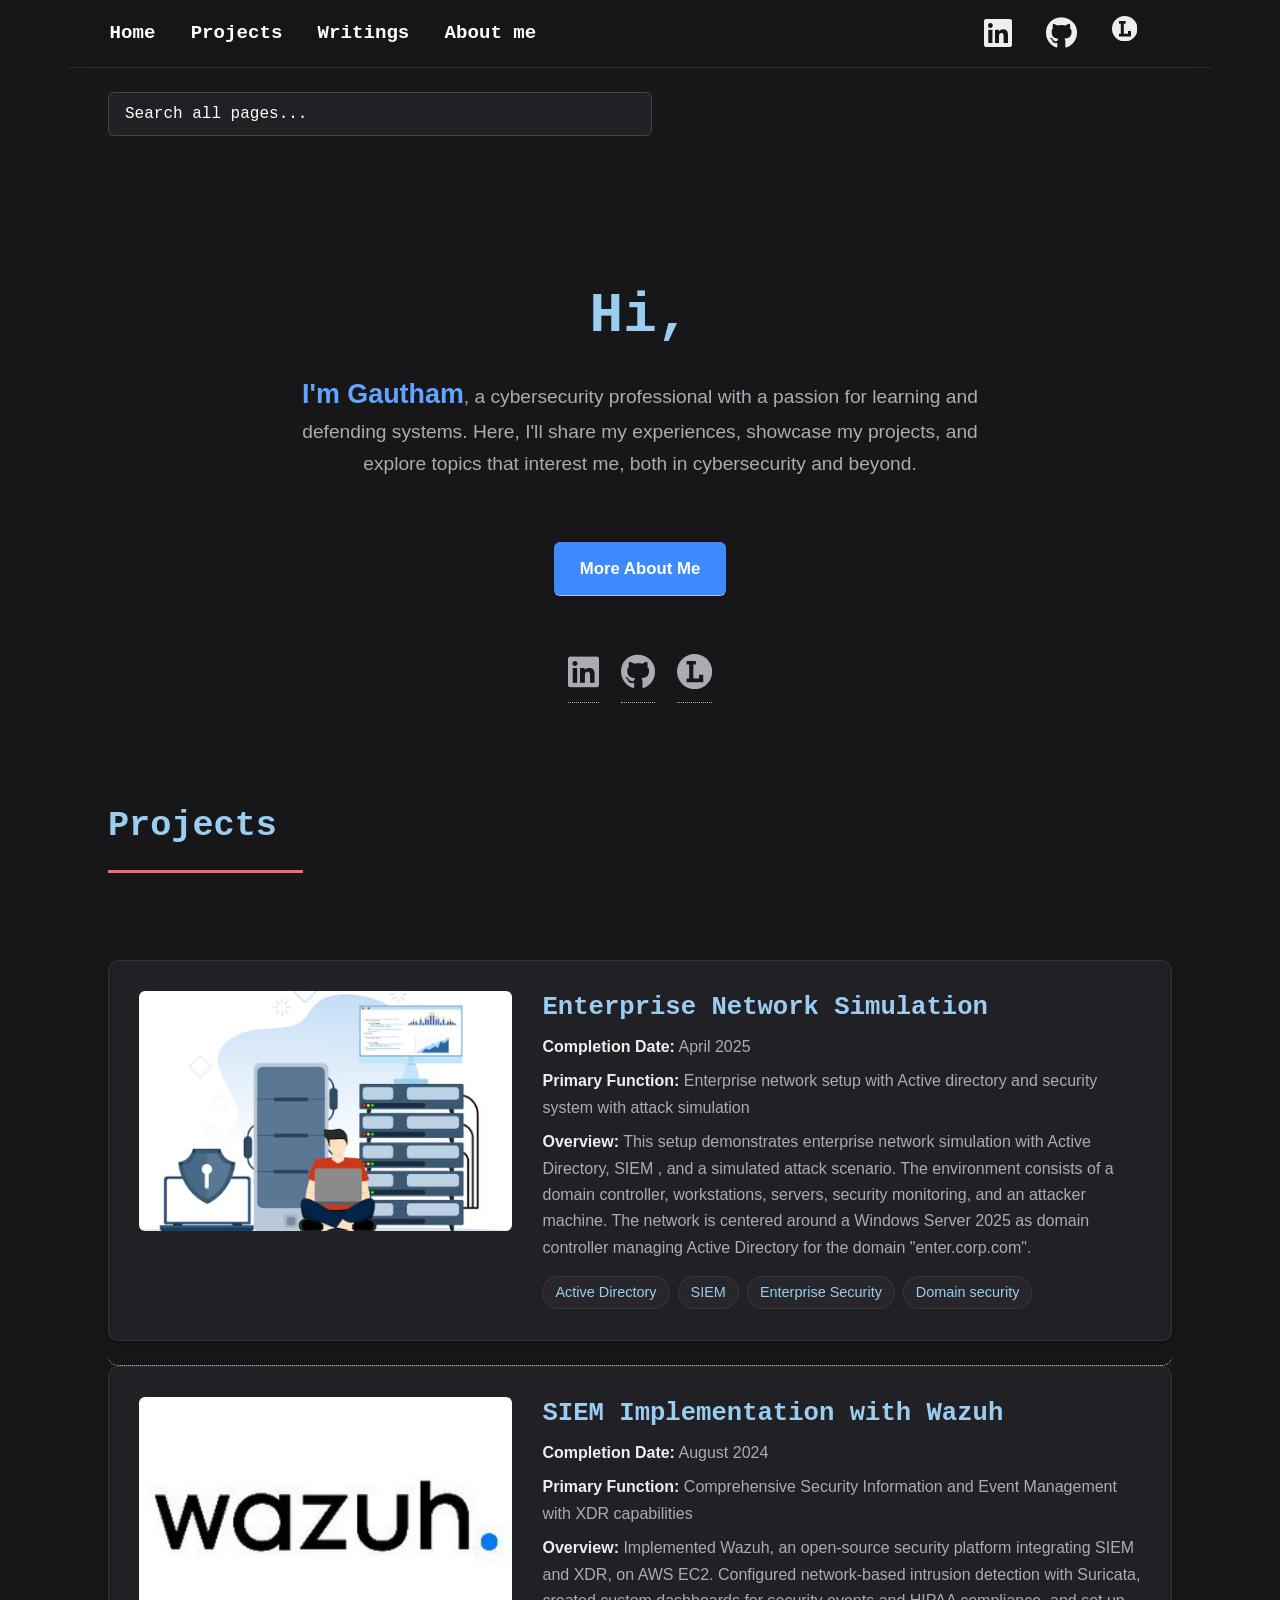
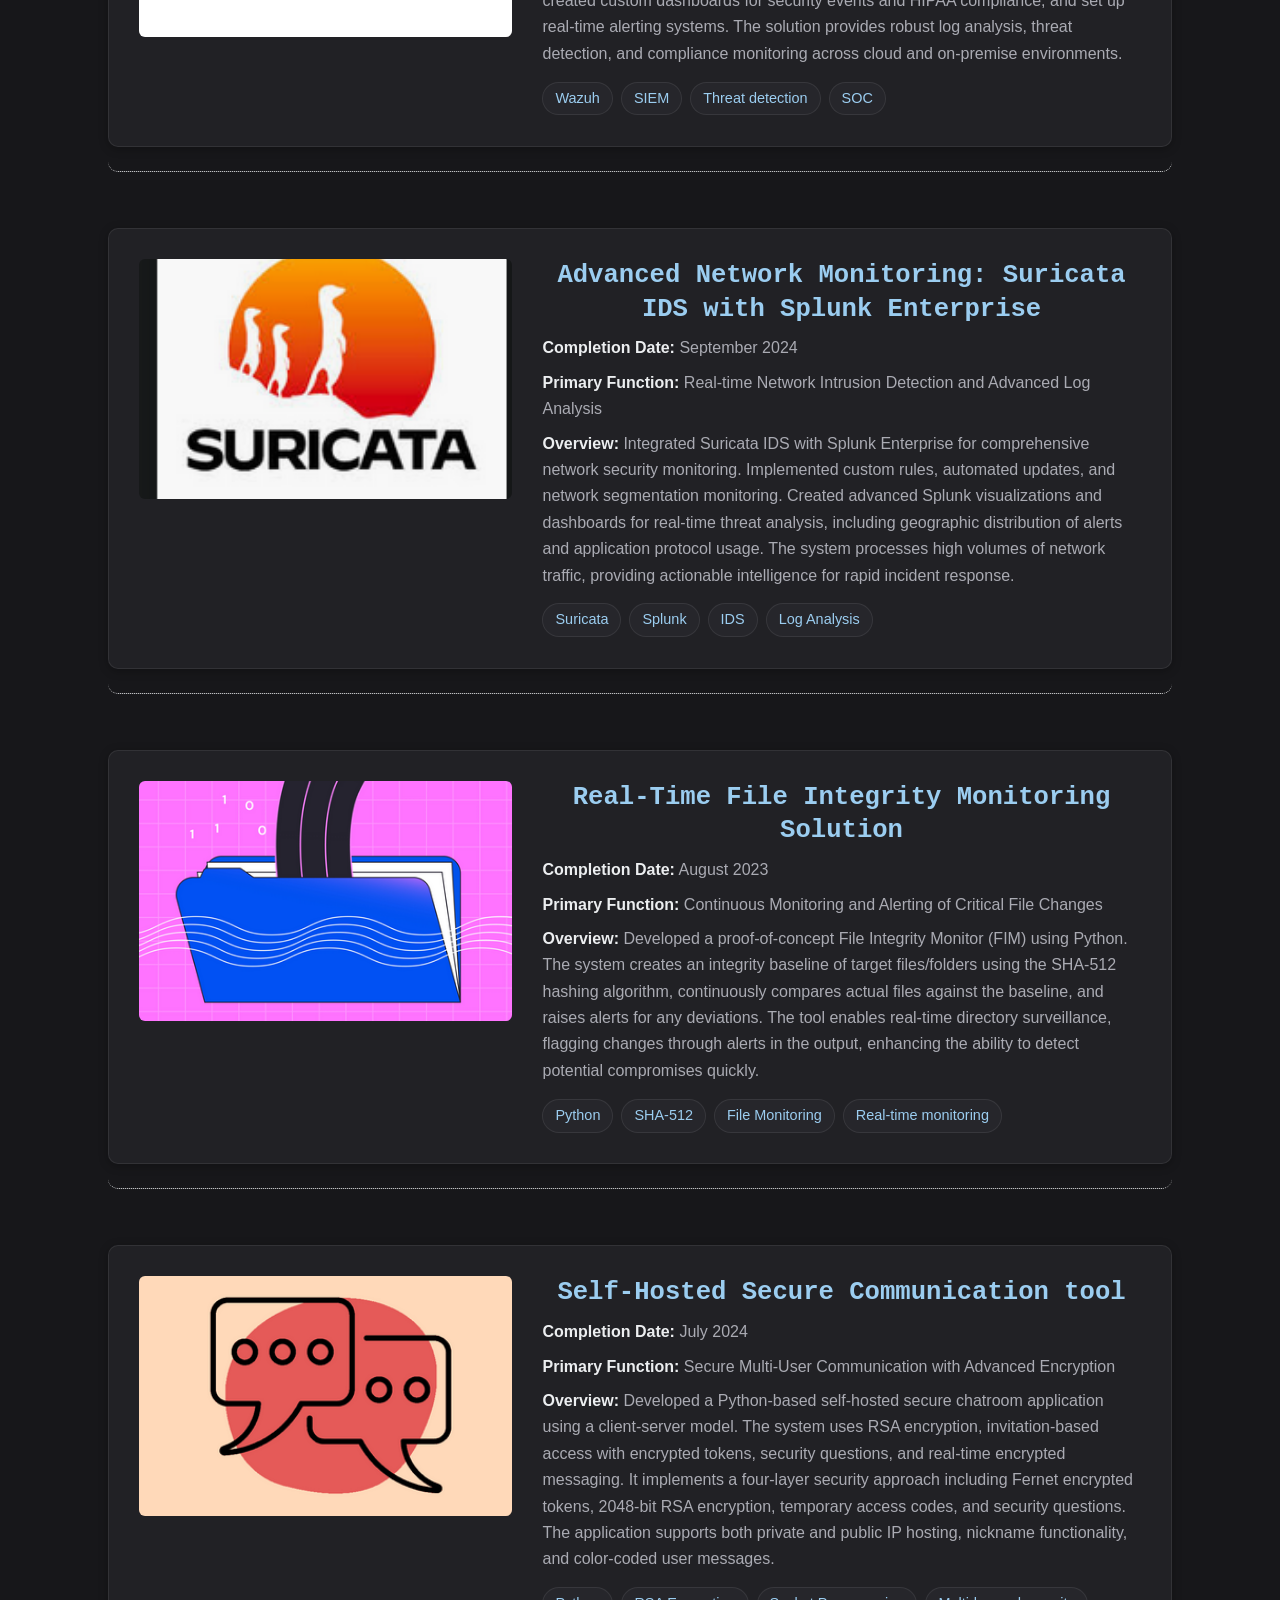
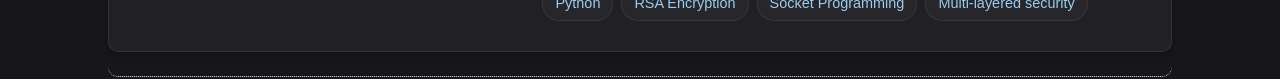
==== commit 0d9cf07b: "Update index.html" ====
--- a/index.html
+++ b/index.html
@@ -30,6 +30,10 @@
                             <li><a href="https://www.linkedin.com/in/gautham-shridhar-bhandari/" class="icon brands fa-linkedin"><span class="label">LinkedIn</span></a></li>
                             <li><a href="https://github.com/gauthamsb777/gauthamsb777" class="icon brands fa-github"><span class="label">Github</span></a></li>
                             <li><a href="https://letterboxd.com/gautham_777/" class="icon" aria-label="Letterboxd"><svg viewBox="0 0 24 24" aria-hidden="true"><path fill="currentColor" d="M8.29 16.752V7.2H6.546V4.8h6.328v2.4h-1.746v9.574h3.925v-2.618h2.839V19.2H6.545v-2.448h1.746zM0 12c0 6.628 5.372 12 12 12s12-5.372 12-12S18.628 0 12 0 0 5.372 0 12z"/></svg><span class="label">Letterboxd</span></a></li>
+                            <li><a href="https://boxd.it/86dXl" class="icon" aria-label="Letterboxd">
+        <span class="icon-ext" style="--icon-svg:url('assets/webfonts/letterboxd.svg')" aria-hidden="true"></span>
+        <span class="label">BrandName</span>
+    </a></li>
                         </ul>
                         <button type="button" class="nav-toggle" aria-expanded="false" aria-controls="primary-nav" aria-label="Toggle navigation menu">
                             <span class="bar"></span>
